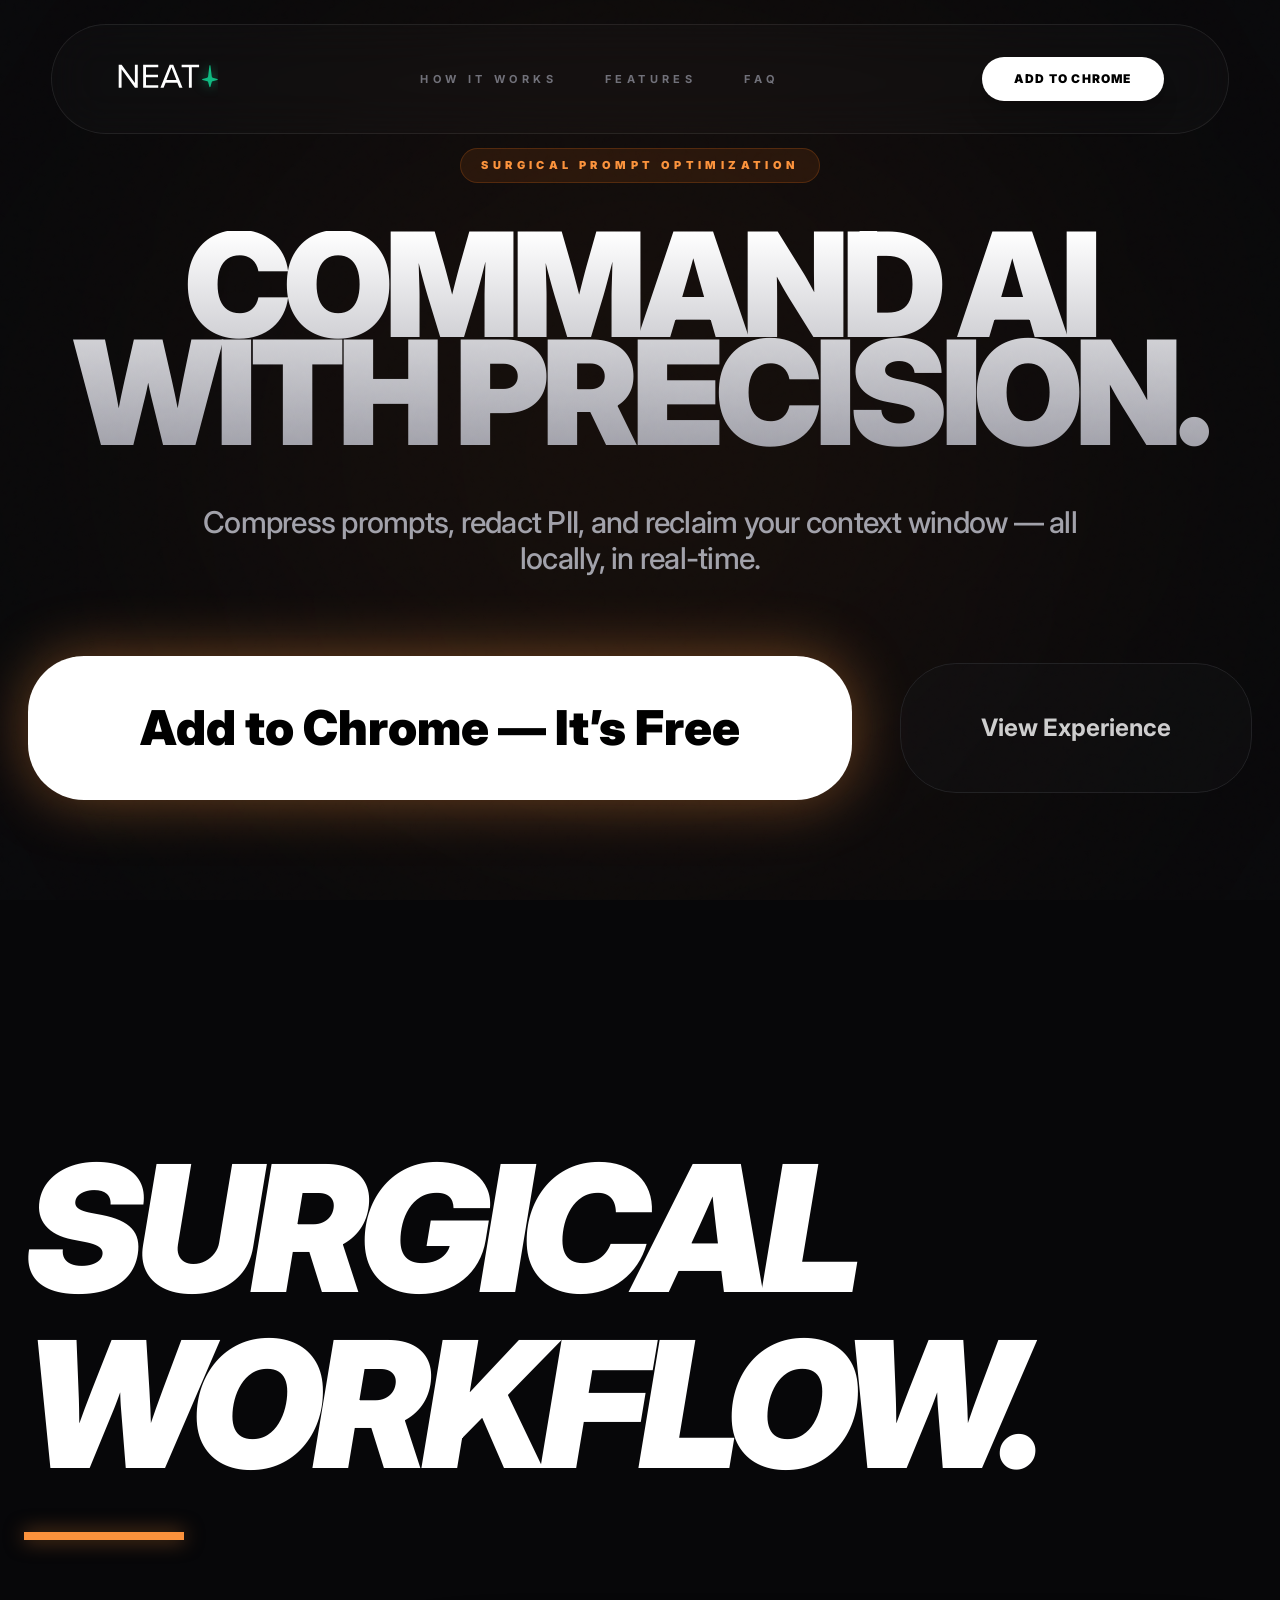
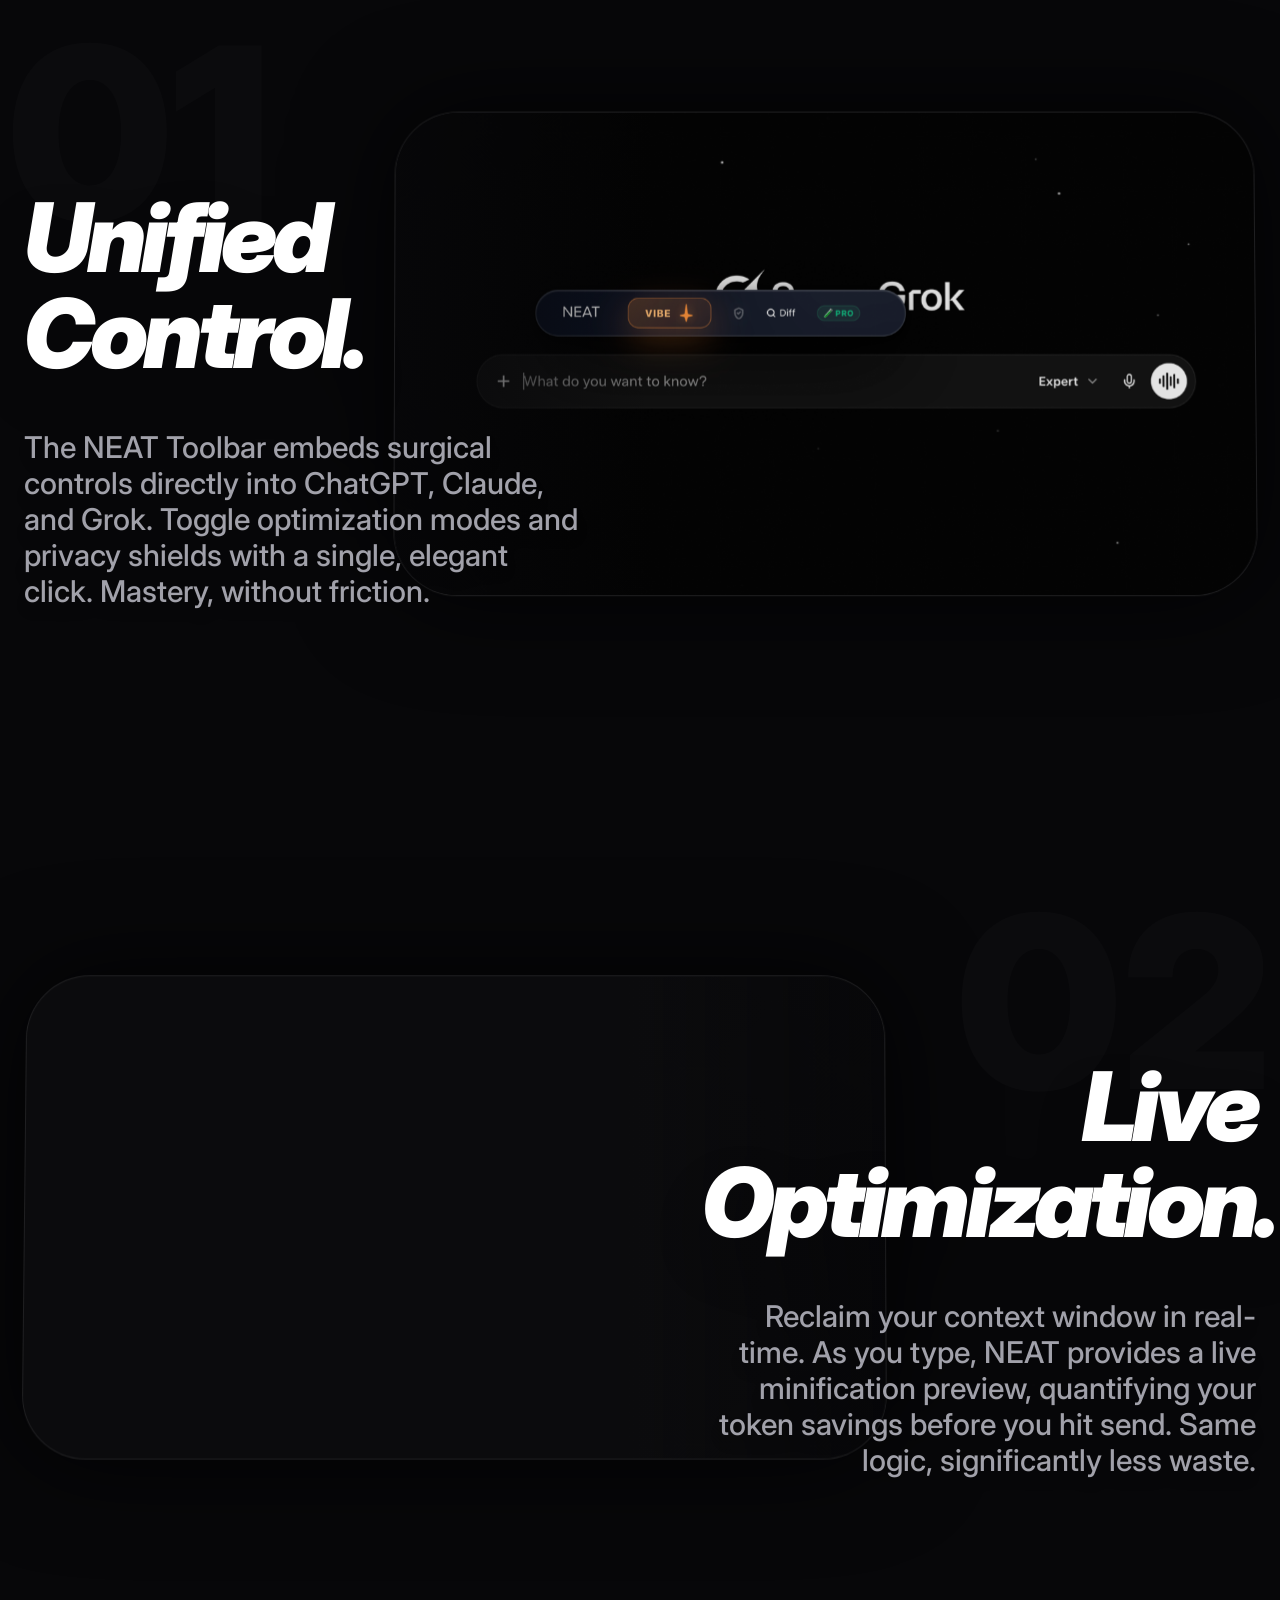
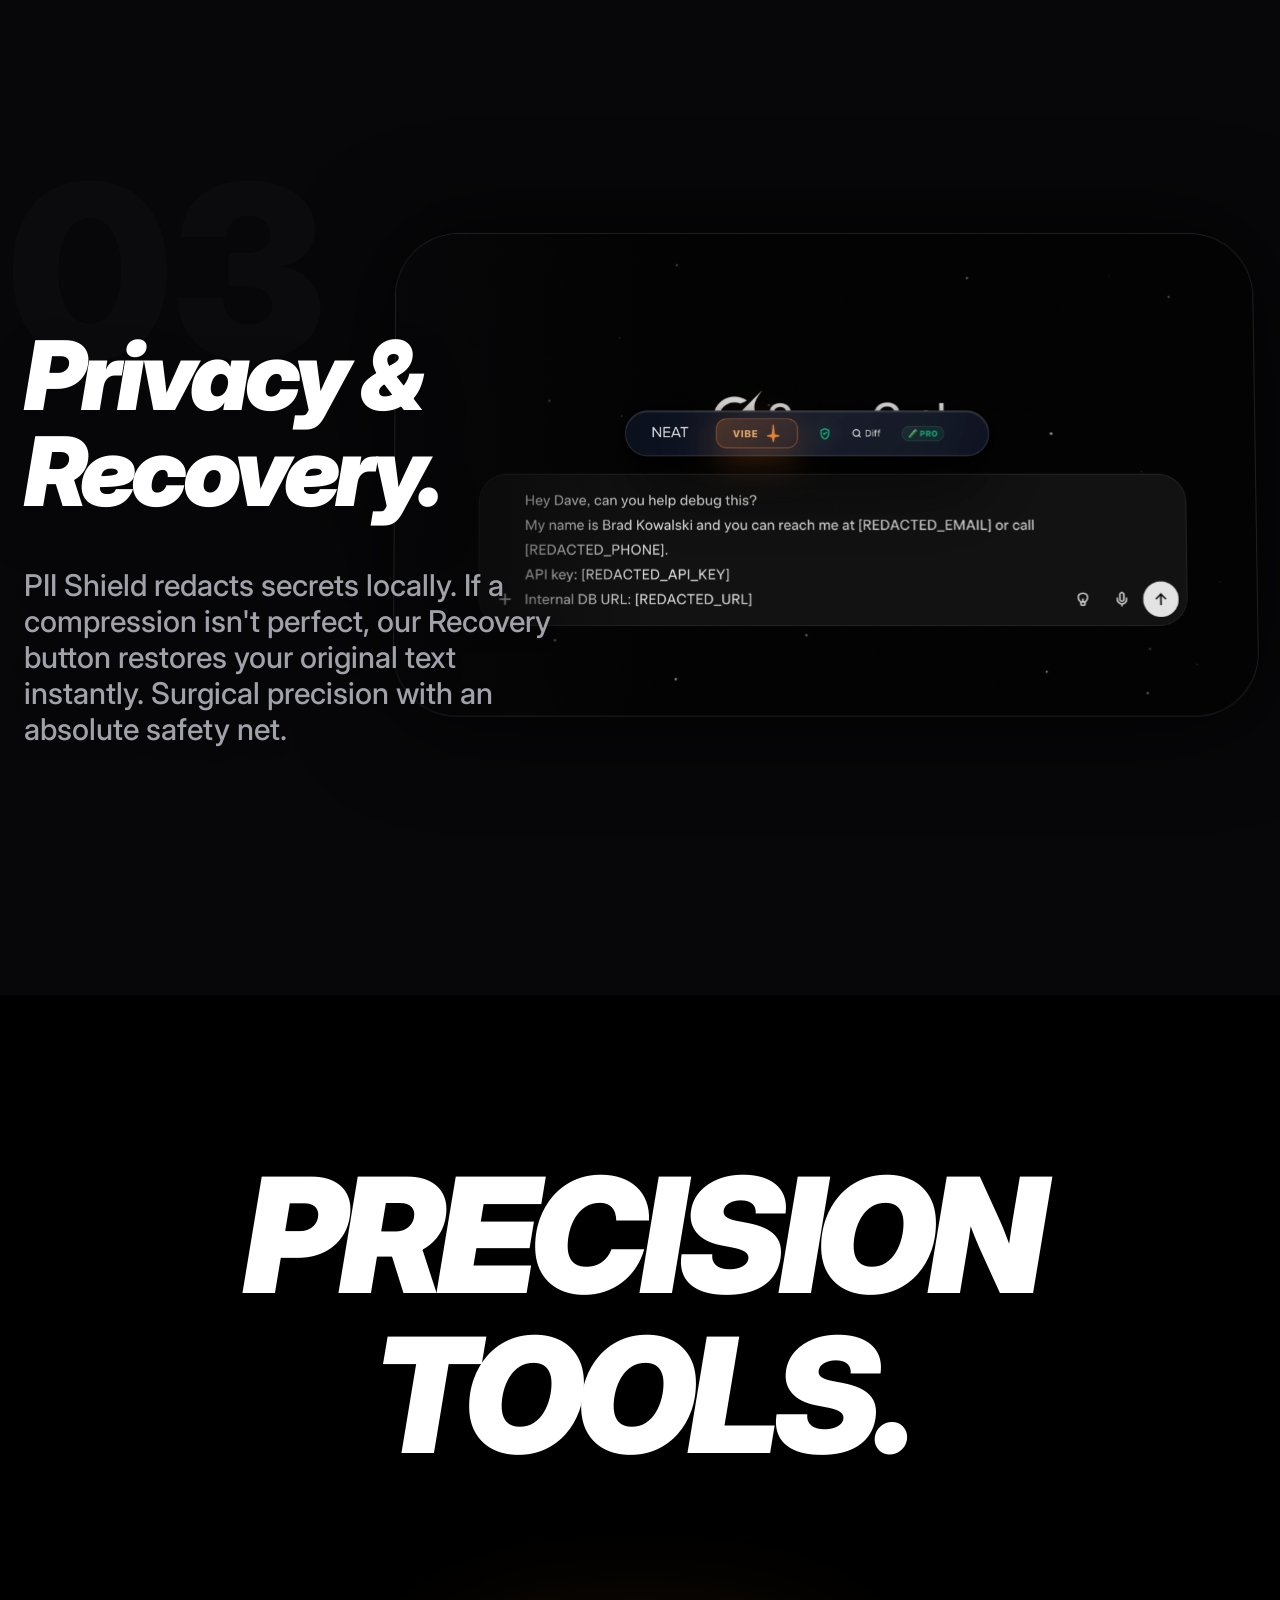
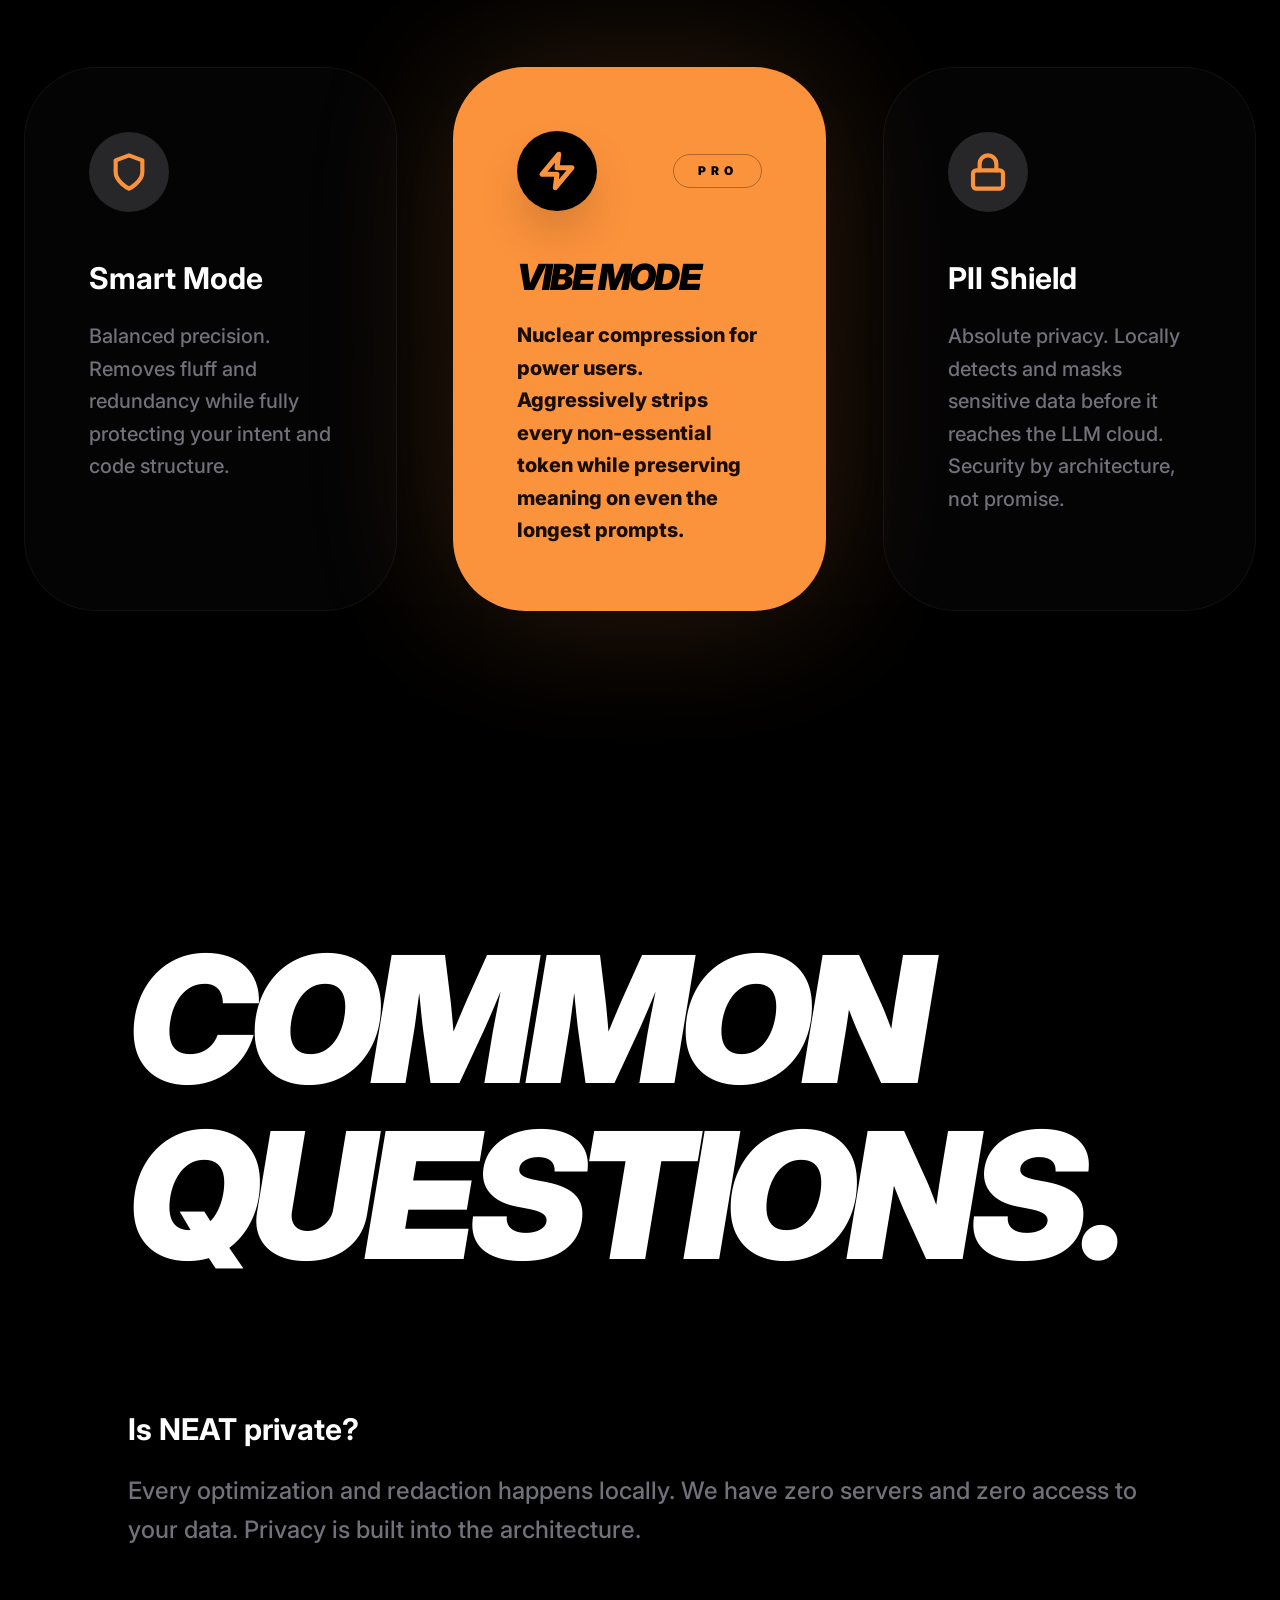
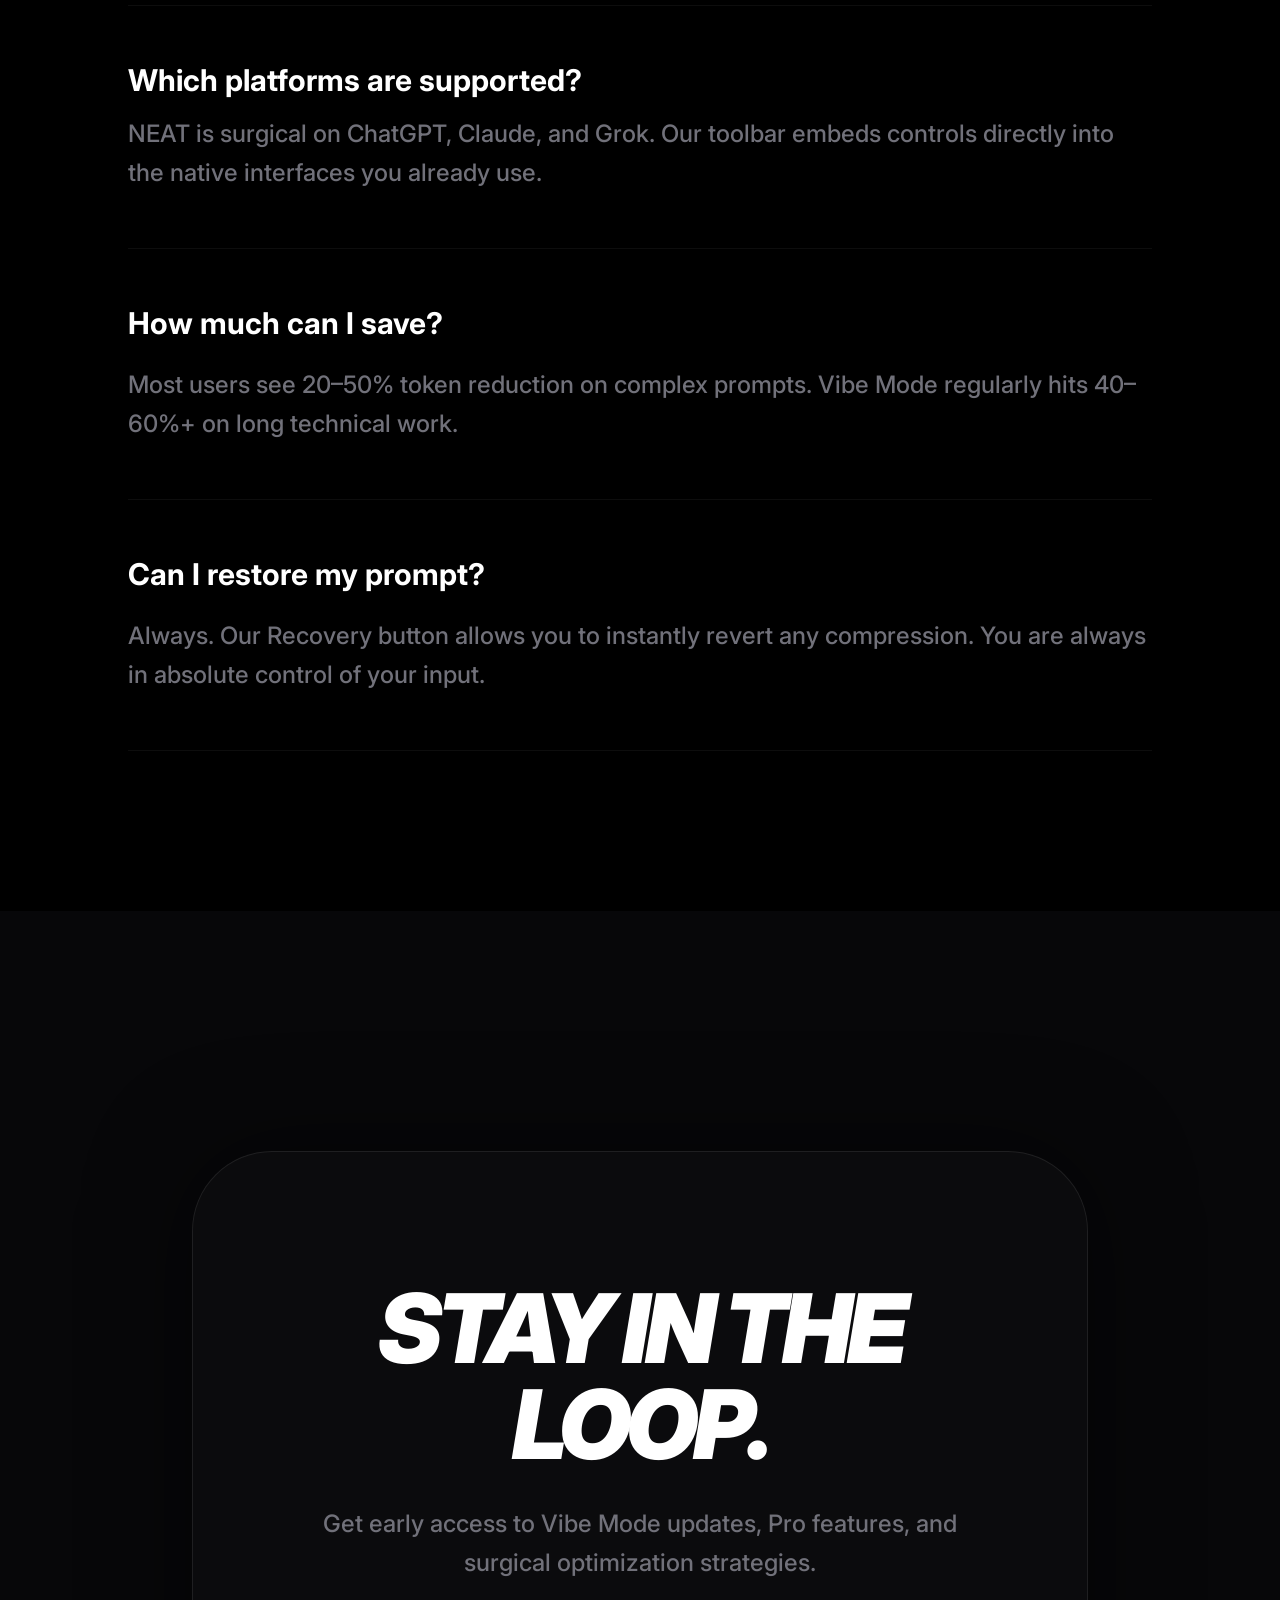
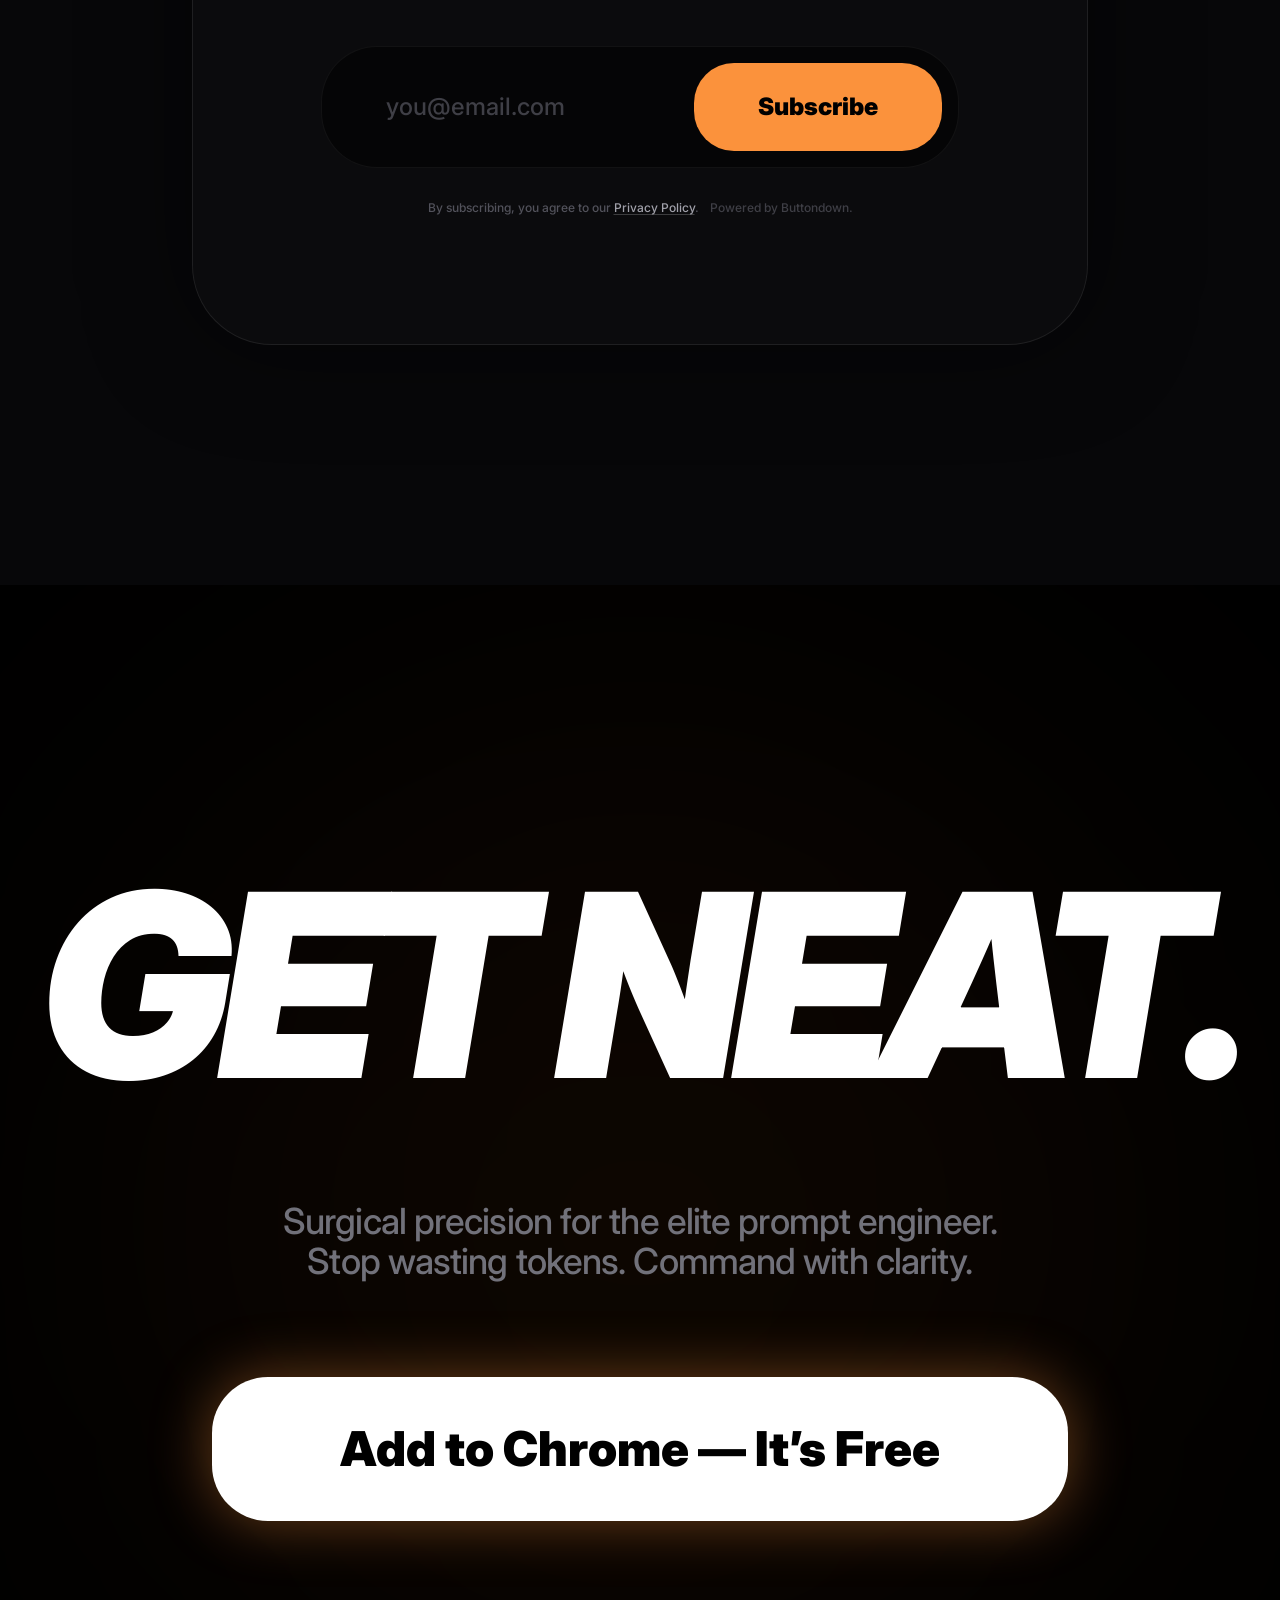
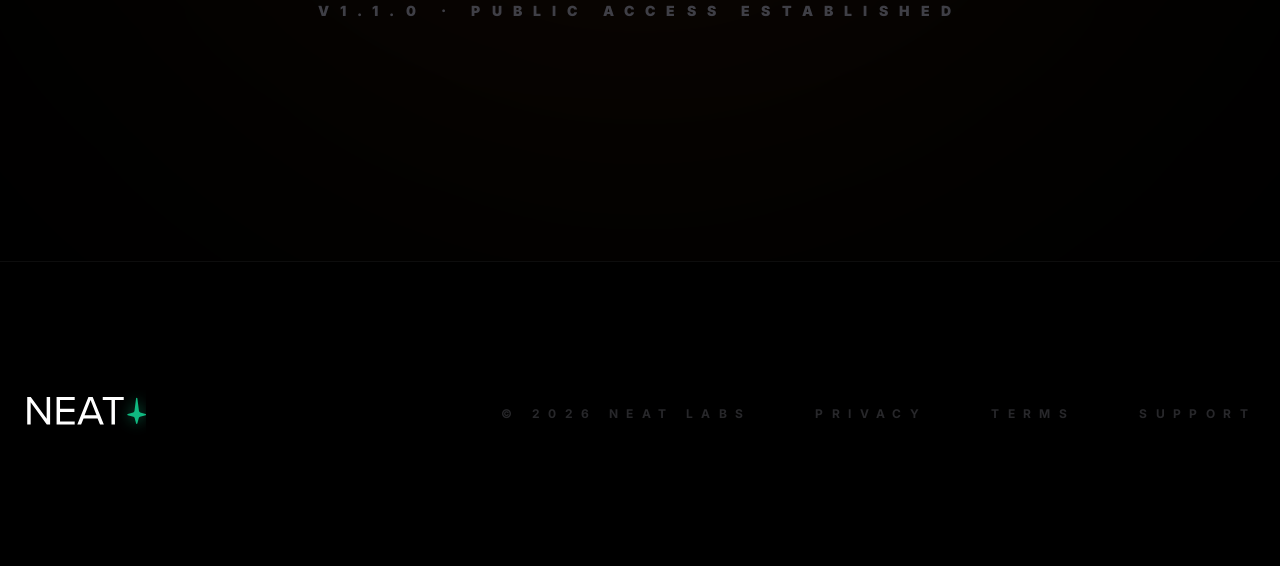
==== index.html @ 67a372b9 "Initial commit - full landing page" ====
<!DOCTYPE html>
<html lang="en" class="scroll-smooth">
<head>
    <meta charset="UTF-8">
    <meta name="viewport" content="width=device-width, initial-scale=1.0">
    <title>NEAT | Command AI with Precision</title>
    <meta name="description" content="The elite browser companion for surgical prompt optimization. Instantly compress prompts, redact PII, and reclaim your context window in real-time.">
    
    <!-- Tailwind CSS -->
    <link rel="stylesheet" href="./style.css">
    
    <!-- Typography -->
    <link rel="preconnect" href="https://fonts.googleapis.com">
    <link rel="preconnect" href="https://fonts.gstatic.com" crossorigin>
    <link href="https://fonts.googleapis.com/css2?family=Inter:wght@400;500;600;700;800;900&display=swap" rel="stylesheet">
    
    <style>
        :root {
            --vibe-orange: #fb923c;
            --bg-obsidian: #09090b;
        }

        body {
            font-family: 'Inter', sans-serif;
            background-color: var(--bg-obsidian);
            color: #ffffff;
            -webkit-font-smoothing: antialiased;
            overflow-x: hidden;
        }

        /* HARDWARE ACCELERATED PERFORMANCE */
        .gpu {
            transform: translateZ(0);
            will-change: transform, opacity;
        }

        .glass {
            background: rgba(255, 255, 255, 0.02);
            backdrop-filter: blur(24px);
            -webkit-backdrop-filter: blur(24px);
            border: 1px solid rgba(255, 255, 255, 0.08);
            transition: all 0.8s cubic-bezier(0.16, 1, 0.3, 1);
        }

        .glass:hover {
            background: rgba(255, 255, 255, 0.04);
            border: 1px solid rgba(255, 255, 255, 0.15);
        }

        .text-gradient {
            background: linear-gradient(180deg, #FFFFFF 0%, #A1A1AA 100%);
            -webkit-background-clip: text;
            -webkit-text-fill-color: transparent;
        }

        .star-glow {
            filter: drop-shadow(0 0 15px rgba(251, 146, 60, 0.6));
        }

        .reveal {
            opacity: 0;
            transform: translateY(40px);
            transition: all 1.4s cubic-bezier(0.16, 1, 0.3, 1);
        }
        
        .reveal.active {
            opacity: 1;
            transform: translateY(0);
        }

        /* Subtle Noise Overlay */
        .noise {
            position: fixed;
            inset: 0;
            z-index: 50;
            pointer-events: none;
            background-image: url("[data-uri]");
            opacity: 0.04;
            mix-blend-mode: overlay;
        }

        @keyframes pulse-soft {
            0%, 100% { opacity: 0.2; transform: scale(1); }
            50% { opacity: 0.35; transform: scale(1.08); }
        }

        .ambient-glow {
            animation: pulse-soft 15s ease-in-out infinite;
        }

        /* Parallax Depth */
        .parallax-wrapper {
            perspective: 2500px;
            transform-style: preserve-3d;
        }

        .parallax-panel {
            transition: transform 1.2s cubic-bezier(0.16, 1, 0.3, 1);
            transform-style: preserve-3d;
            will-change: transform;
        }

        ::-webkit-scrollbar { width: 4px; }
        ::-webkit-scrollbar-track { background: var(--bg-obsidian); }
        ::-webkit-scrollbar-thumb { background: #27272a; border-radius: 10px; }

        input:-webkit-autofill,
        input:-webkit-autofill:hover, 
        input:-webkit-autofill:focus {
            -webkit-text-fill-color: white;
            -webkit-box-shadow: 0 0 0px 1000px #09090b inset;
            transition: background-color 5000s ease-in-out 0s;
        }

        .button-glow {
            box-shadow: 0 0 60px rgba(251, 146, 60, 0.4);
            transition: all 0.4s cubic-bezier(0.16, 1, 0.3, 1);
        }

        .button-glow:hover {
            box-shadow: 0 0 120px rgba(251, 146, 60, 0.6);
            transform: scale(1.06) translateY(-6px);
        }

        .sharpen {
            image-rendering: -webkit-optimize-contrast;
            image-rendering: crisp-edges;
        }
    </style>
</head>
<body class="selection:bg-orange-500/30 selection:text-white">
    <div class="noise"></div>

    <!-- Navigation -->
    <nav class="fixed top-0 left-0 right-0 z-[100] flex items-center justify-between px-6 md:px-16 py-8 glass border-b border-white/5 max-w-[1440px] mt-6 mx-auto rounded-full md:w-[92%] gpu">
        <div class="flex items-center">
            <svg id="neat-logo-full" xmlns="http://www.w3.org/2000/svg" viewBox="0 0 212.142 83.375" class="h-8 md:h-10 text-white">
                <g id="neat-logo-elements">
                    <!-- Sparkle Star (Green) -->
                    <path
                        d="M196.906,14.221l2.8,22.344c.142,1.132.955,2.066,2.056,2.362l9.559,2.574c1.095.295,1.095,1.848,0,2.142l-9.82,2.644c-.966.26-1.721,1.015-1.981,1.981l-2.644,9.82c-.295,1.095-1.848,1.095-2.142,0l-2.644-9.82c-.26-.966-1.015-1.721-1.981-1.981l-9.82-2.644c-1.095-.295-1.095-1.848,0-2.142l9.559-2.574c1.102-.297,1.914-1.23,2.056-2.362l2.8-22.344c.162-1.295,2.039-1.295,2.201,0Z"
                        fill="#10B981"
                        style="filter: drop-shadow(0 0 12px rgba(16, 185, 129, 0.6));"
                    />
                    <!-- NEAT Text -->
                    <g fill="currentColor">
                        <path d="M11.593,21.236v38.739h-5.976V11.947h6.12l27.65,37.947V11.947h5.977v48.028h-5.76L11.593,21.236Z" />
                        <path d="M56.592,11.947h31.466v5.329h-25.49v15.481h24.986v5.328h-24.986v16.562h25.49v5.329h-31.466V11.947Z" />
                        <path d="M127.801,49.319h-24.338l-4.249,10.657h-6.625l19.298-48.028h7.417l19.37,48.028h-6.624l-4.249-10.657ZM105.191,43.99h20.81l-10.369-26.714-10.441,26.714Z" />
                        <path d="M151.992,17.276h-15.192v-5.329h36.435v5.329h-15.266v42.7h-5.977V17.276Z" />
                    </g>
                </g>
            </svg>
        </div>
        
        <div class="hidden md:flex items-center gap-12 text-[11px] font-bold tracking-[0.4em] text-zinc-500">
            <a href="#how" class="hover:text-white transition-all uppercase">How It Works</a>
            <a href="#features" class="hover:text-white transition-all uppercase">Features</a>
            <a href="#faq" class="hover:text-white transition-all uppercase">FAQ</a>
        </div>

        <button onclick="openBetaModal()" class="px-8 py-3.5 bg-white text-black rounded-full text-xs font-black uppercase tracking-widest hover:bg-orange-400 transition-all flex items-center gap-2 shadow-xl active:scale-95">
            Add to Chrome
        </button>
    </nav>

    <!-- Hero Section -->
    <section class="relative min-h-screen flex flex-col items-center justify-center pt-32 pb-20 px-6 overflow-hidden">
        <div class="absolute top-1/2 left-1/2 -translate-x-1/2 -translate-y-1/2 w-[900px] h-[900px] bg-orange-500/5 blur-[150px] rounded-full ambient-glow pointer-events-none"></div>
        
        <div class="container mx-auto relative z-10 text-center reveal active gpu">
            <div class="inline-flex items-center gap-3 px-5 py-2 mb-12 text-[11px] font-black tracking-[0.4em] text-orange-400 uppercase bg-orange-500/10 border border-orange-500/20 rounded-full">
                Surgical Prompt Optimization
            </div>
            
            <h1 class="text-7xl md:text-[145px] font-black tracking-tighter mb-14 leading-[0.75] text-gradient">
                COMMAND AI <br> WITH PRECISION.
            </h1>
            
            <p class="max-w-4xl mx-auto text-xl md:text-3xl text-zinc-400 mb-20 font-medium leading-relaxed tracking-tight">
                Compress prompts, redact PII, and reclaim your context window — all locally, in real-time.
            </p>

            <div class="flex flex-col md:flex-row items-center justify-center gap-12">
                <button onclick="openBetaModal()" class="w-full md:w-auto px-28 py-12 bg-white text-black rounded-[3.5rem] text-5xl font-black button-glow active:scale-95">
                    Add to Chrome — It’s Free
                </button>
                <a href="#how" class="w-full md:w-auto px-20 py-12 bg-zinc-900/40 backdrop-blur-md text-white rounded-[3.5rem] text-2xl font-bold border border-zinc-800 hover:bg-zinc-800/60 transition-all text-center flex items-center justify-center opacity-80 hover:opacity-100">
                    View Experience
                </a>
            </div>
        </div>
    </section>

    <!-- Surgical Workflow Section -->
    <section id="how" class="py-60 bg-[#070709] px-6">
        <div class="container mx-auto">
            <div class="max-w-5xl mb-48 reveal gpu">
                <h2 class="text-6xl md:text-[11rem] font-black text-white mb-10 tracking-tighter italic uppercase leading-none">Surgical <br> Workflow.</h2>
                <div class="h-2 w-40 bg-orange-400 shadow-[0_0_20px_rgba(251,146,60,0.5)]"></div>
            </div>

            <div class="space-y-64 md:space-y-96">
                <!-- Step 1 -->
                <div class="relative flex flex-col md:flex-row items-center reveal gpu parallax-wrapper">
                    <div class="w-full md:w-[45%] relative z-20 md:-mr-[15%] space-y-8 md:space-y-12 mb-12 md:mb-0">
                        <div class="text-9xl md:text-[15rem] font-black text-white/[0.02] select-none leading-none -ml-4 absolute -top-16 md:-top-32 -z-10 pointer-events-none">01</div>
                        <h3 class="text-5xl md:text-8xl font-black italic tracking-tighter leading-tight drop-shadow-2xl">Unified Control.</h3>
                        <p class="text-2xl md:text-3xl text-zinc-400 font-medium leading-relaxed drop-shadow-lg">The NEAT Toolbar embeds surgical controls directly into ChatGPT, Claude, and Grok. Toggle optimization modes and privacy shields with a single, elegant click. Mastery, without friction.</p>
                    </div>
                    <div class="w-full md:w-[70%] glass aspect-video rounded-[4rem] shadow-[0_0_100px_rgba(0,0,0,0.8)] overflow-hidden relative border-white/10 group parallax-panel">
                        <!-- Dark Gradient Fade -->
                        <div class="absolute inset-y-0 left-0 w-[30%] bg-gradient-to-r from-[#070709]/90 to-transparent z-10 pointer-events-none hidden md:block"></div>
                        
                        <div class="w-full h-full flex items-center justify-center relative z-0">
                            <img src="assets/workflow-01-unified-control.png" alt="NEAT Unified Toolbar" class="w-full h-full object-contain opacity-90 group-hover:opacity-100 transition-opacity duration-700 sharpen">
                        </div>
                    </div>
                </div>

                <!-- Step 2 -->
                <div class="relative flex flex-col md:flex-row-reverse items-center reveal gpu parallax-wrapper">
                    <div class="w-full md:w-[45%] relative z-20 md:-ml-[15%] space-y-8 md:space-y-12 mb-12 md:mb-0 text-left md:text-right">
                        <div class="text-9xl md:text-[15rem] font-black text-white/[0.02] select-none leading-none -mr-4 absolute -top-16 md:-top-32 -z-10 pointer-events-none md:right-0">02</div>
                        <h3 class="text-5xl md:text-8xl font-black italic tracking-tighter leading-tight drop-shadow-2xl">Live Optimization.</h3>
                        <p class="text-2xl md:text-3xl text-zinc-400 font-medium leading-relaxed drop-shadow-lg">Reclaim your context window in real-time. As you type, NEAT provides a live minification preview, quantifying your token savings before you hit send. Same logic, significantly less waste.</p>
                    </div>
                    <div class="w-full md:w-[70%] glass aspect-video rounded-[4rem] shadow-[0_0_100px_rgba(0,0,0,0.8)] overflow-hidden relative border-white/10 group parallax-panel">
                        <!-- Dark Gradient Fade -->
                        <div class="absolute inset-y-0 right-0 w-[30%] bg-gradient-to-l from-[#070709]/90 to-transparent z-10 pointer-events-none hidden md:block"></div>
                        
                        <div class="w-full h-full flex items-center justify-center relative z-0">
                            <video 
                                id="workflow-video"
                                src="assets/live-optimization-loop.mp4" 
                                autoplay 
                                muted 
                                playsinline
                                class="w-full h-full object-contain opacity-90 group-hover:opacity-100 transition-opacity duration-700"
                            ></video>
                        </div>
                    </div>
                </div>

                <!-- Step 3 -->
                <div class="relative flex flex-col md:flex-row items-center reveal gpu parallax-wrapper">
                    <div class="w-full md:w-[45%] relative z-20 md:-mr-[15%] space-y-8 md:space-y-12 mb-12 md:mb-0">
                        <div class="text-9xl md:text-[15rem] font-black text-white/[0.02] select-none leading-none -ml-4 absolute -top-16 md:-top-32 -z-10 pointer-events-none">03</div>
                        <h3 class="text-5xl md:text-8xl font-black italic tracking-tighter leading-tight drop-shadow-2xl">Privacy & Recovery.</h3>
                        <p class="text-2xl md:text-3xl text-zinc-400 font-medium leading-relaxed drop-shadow-lg">PII Shield redacts secrets locally. If a compression isn't perfect, our Recovery button restores your original text instantly. Surgical precision with an absolute safety net.</p>
                    </div>
                    <div class="w-full md:w-[70%] glass aspect-video rounded-[4rem] shadow-[0_0_100px_rgba(0,0,0,0.8)] overflow-hidden relative border-white/10 group parallax-panel">
                        <!-- Dark Gradient Fade -->
                        <div class="absolute inset-y-0 left-0 w-[30%] bg-gradient-to-r from-[#070709]/90 to-transparent z-10 pointer-events-none hidden md:block"></div>
                        
                        <div class="w-full h-full flex items-center justify-center relative z-0">
                            <img src="assets/workflow-03-privacy-recovery.png" alt="NEAT Privacy Shield and Recovery" class="w-full h-full object-contain opacity-90 group-hover:opacity-100 transition-opacity duration-700 sharpen">
                        </div>
                    </div>
                </div>
            </div>
        </div>
    </section>

    <!-- Precision Tools (Features) -->
    <section id="features" class="py-40 bg-black px-6">
        <div class="container mx-auto">
            <h2 class="text-center text-5xl md:text-[10rem] font-black tracking-tighter mb-48 reveal gpu italic uppercase">Precision Tools.</h2>
            <div class="grid grid-cols-1 md:grid-cols-2 lg:grid-cols-3 gap-14">
                <!-- Smart Mode -->
                <div class="group p-16 rounded-[4.5rem] bg-zinc-900/20 border border-white/5 hover:border-orange-500/20 transition-all duration-700 reveal gpu">
                    <div class="mb-12 w-20 h-20 bg-zinc-800 rounded-[2.5rem] flex items-center justify-center text-orange-400 group-hover:scale-110 transition-transform">
                        <svg xmlns="http://www.w3.org/2000/svg" width="40" height="40" viewBox="0 0 24 24" fill="none" stroke="currentColor" stroke-width="2.5" stroke-linecap="round" stroke-linejoin="round"><path d="M12 22s8-4 8-10V5l-8-3-8 3v7c0 6 8 10 8 10z"/></svg>
                    </div>
                    <h4 class="text-3xl font-bold mb-6">Smart Mode</h4>
                    <p class="text-xl text-zinc-500 font-medium leading-relaxed">Balanced precision. Removes fluff and redundancy while fully protecting your intent and code structure.</p>
                </div>
                <!-- Vibe Mode -->
                <div class="p-16 rounded-[4.5rem] bg-orange-400 text-black shadow-[0_0_150px_rgba(251,146,60,0.2)] hover:scale-[1.03] transition-all duration-700 reveal gpu">
                    <div class="flex items-center justify-between mb-12">
                        <div class="w-20 h-20 bg-black rounded-[2.5rem] flex items-center justify-center text-orange-400 shadow-2xl">
                             <svg xmlns="http://www.w3.org/2000/svg" width="40" height="40" viewBox="0 0 24 24" fill="none" stroke="currentColor" stroke-width="3" stroke-linecap="round" stroke-linejoin="round"><polygon points="13 2 3 14 12 14 11 22 21 10 12 10 13 2"/></svg>
                        </div>
                        <span class="text-xs font-black border border-black/30 rounded-full px-6 py-2 uppercase tracking-[0.4em]">PRO</span>
                    </div>
                    <h4 class="text-4xl font-black italic uppercase tracking-tighter mb-6 leading-none">Vibe Mode</h4>
                    <p class="text-xl font-extrabold leading-relaxed text-black/90">Nuclear compression for power users. Aggressively strips every non-essential token while preserving meaning on even the longest prompts.</p>
                </div>
                <!-- PII Shield -->
                <div class="group p-16 rounded-[4.5rem] bg-zinc-900/20 border border-white/5 hover:border-orange-500/20 transition-all duration-700 reveal gpu">
                    <div class="mb-12 w-20 h-20 bg-zinc-800 rounded-[2.5rem] flex items-center justify-center text-orange-400 group-hover:scale-110 transition-transform">
                        <svg xmlns="http://www.w3.org/2000/svg" width="40" height="40" viewBox="0 0 24 24" fill="none" stroke="currentColor" stroke-width="2.5" stroke-linecap="round" stroke-linejoin="round"><rect x="3" y="11" width="18" height="11" rx="2" ry="2"/><path d="M7 11V7a5 5 0 0 1 10 0v4"/></svg>
                    </div>
                    <h4 class="text-3xl font-bold mb-6">PII Shield</h4>
                    <p class="text-xl text-zinc-500 font-medium leading-relaxed">Absolute privacy. Locally detects and masks sensitive data before it reaches the LLM cloud. Security by architecture, not promise.</p>
                </div>
            </div>
        </div>
    </section>

    <!-- FAQ Section -->
    <section id="faq" class="py-40 bg-black px-6">
        <div class="container mx-auto max-w-5xl">
            <h2 class="text-5xl md:text-[11rem] font-black text-white mb-32 tracking-tighter reveal gpu italic uppercase leading-none">Common <br> Questions.</h2>
            <div class="space-y-14">
                <div class="reveal gpu border-b border-white/5 pb-14">
                    <h4 class="text-3xl font-bold text-white mb-6">Is NEAT private?</h4>
                    <p class="text-2xl text-zinc-500 font-medium leading-relaxed">Every optimization and redaction happens locally. We have zero servers and zero access to your data. Privacy is built into the architecture.</p>
                </div>
                <div class="reveal gpu border-b border-white/5 pb-14">
                    <h4 class="text-3xl font-bold text-white mb-4">Which platforms are supported?</h4>
                    <p class="text-2xl text-zinc-500 font-medium leading-relaxed">NEAT is surgical on ChatGPT, Claude, and Grok. Our toolbar embeds controls directly into the native interfaces you already use.</p>
                </div>
                <div class="reveal gpu border-b border-white/5 pb-14">
                    <h4 class="text-3xl font-bold text-white mb-6">How much can I save?</h4>
                    <p class="text-2xl text-zinc-500 font-medium leading-relaxed">Most users see 20–50% token reduction on complex prompts. Vibe Mode regularly hits 40–60%+ on long technical work.</p>
                </div>
                <div class="reveal gpu border-b border-white/5 pb-14">
                    <h4 class="text-3xl font-bold text-white mb-6">Can I restore my prompt?</h4>
                    <p class="text-2xl text-zinc-500 font-medium leading-relaxed">Always. Our Recovery button allows you to instantly revert any compression. You are always in absolute control of your input.</p>
                </div>
            </div>
        </div>
    </section>

    <!-- Email Signup Section -->
    <section id="subscribe-section" class="py-60 bg-[#070709] px-6">
        <div class="container mx-auto max-w-4xl reveal gpu">
            <div class="glass p-16 md:p-32 rounded-[5rem] text-center space-y-16 border-white/10 shadow-[0_0_100px_rgba(0,0,0,0.5)]">
                <div class="space-y-8">
                    <h2 class="text-5xl md:text-8xl font-black tracking-tighter italic uppercase leading-none">Stay in the loop.</h2>
                    <p class="text-2xl text-zinc-500 font-medium leading-relaxed max-w-2xl mx-auto">Get early access to Vibe Mode updates, Pro features, and surgical optimization strategies.</p>
                </div>
                <form action="https://buttondown.com/api/emails/embed-subscribe/kademeta" method="post" class="embeddable-buttondown-form w-full max-w-2xl mx-auto">
                    <div class="flex flex-col md:flex-row items-center gap-6 p-4 bg-black/50 rounded-[3.5rem] border border-white/5">
                        <label for="bd-email" class="sr-only">Enter your email</label>
                        <input type="email" name="email" id="bd-email" placeholder="you@email.com" required class="flex-1 w-full bg-transparent px-12 py-6 text-2xl font-medium outline-none placeholder:text-zinc-700 text-white">
                        <input type="submit" value="Subscribe" class="w-full md:w-auto px-16 py-7 bg-orange-400 text-black rounded-[2.5rem] text-2xl font-black hover:bg-[#fb923c] transition-all active:scale-95 whitespace-nowrap cursor-pointer hover:shadow-[0_0_30px_rgba(251,146,60,0.3)]">
                    </div>
                    <p class="mt-8 text-center text-zinc-600 text-xs font-medium">
                        By subscribing, you agree to our <a href="#" class="text-zinc-400 hover:text-white transition-colors underline decoration-white/20 underline-offset-2">Privacy Policy</a>. 
                        <br class="md:hidden">
                        <a href="https://buttondown.com/refer/kademeta" target="_blank" class="text-zinc-700 hover:text-zinc-500 transition-colors ml-0 md:ml-2 mt-2 md:mt-0 inline-block">
                            Powered by Buttondown.
                        </a>
                    </p>
                </form>
            </div>
        </div>
    </section>

    <!-- Final CTA Section -->
    <section class="py-60 bg-black text-center relative overflow-hidden px-6">
        <div class="absolute top-1/2 left-1/2 -translate-x-1/2 -translate-y-1/2 w-[1000px] h-[1000px] bg-orange-500/5 blur-[180px] rounded-full ambient-glow pointer-events-none"></div>
        <div class="container mx-auto relative z-10 reveal active gpu">
            <h2 class="text-7xl md:text-[16rem] font-black text-white mb-14 tracking-tighter leading-tight italic uppercase">Get NEAT.</h2>
            <p class="text-3xl md:text-4xl text-zinc-500 mb-24 max-w-3xl mx-auto font-medium leading-relaxed tracking-tight">Surgical precision for the elite prompt engineer. <br> Stop wasting tokens. Command with clarity.</p>
            <button onclick="openBetaModal()" class="px-32 py-12 bg-white text-black rounded-[3.5rem] text-5xl font-black button-glow active:scale-95">
                Add to Chrome — It’s Free
            </button>
            <div class="mt-20 text-zinc-700 font-black uppercase tracking-[0.8em] text-sm">V1.1.0 · PUBLIC ACCESS ESTABLISHED</div>
        </div>
    </section>

    <!-- Footer -->
    <footer class="py-32 bg-black border-t border-white/5 px-6">
        <div class="container mx-auto flex flex-col md:flex-row items-center justify-between gap-16">
            <div class="flex items-center mb-8 md:mb-0">
                <svg id="neat-logo-full-footer" xmlns="http://www.w3.org/2000/svg" viewBox="0 0 212.142 83.375" class="h-10 md:h-12 text-white">
                    <g id="neat-logo-elements-footer">
                        <!-- Sparkle Star (Green) -->
                        <path
                            d="M196.906,14.221l2.8,22.344c.142,1.132.955,2.066,2.056,2.362l9.559,2.574c1.095.295,1.095,1.848,0,2.142l-9.82,2.644c-.966.26-1.721,1.015-1.981,1.981l-2.644,9.82c-.295,1.095-1.848,1.095-2.142,0l-2.644-9.82c-.26-.966-1.015-1.721-1.981-1.981l-9.82-2.644c-1.095-.295-1.095-1.848,0-2.142l9.559-2.574c1.102-.297,1.914-1.23,2.056-2.362l2.8-22.344c.162-1.295,2.039-1.295,2.201,0Z"
                            fill="#10B981"
                            style="filter: drop-shadow(0 0 12px rgba(16, 185, 129, 0.6));"
                        />
                        <!-- NEAT Text -->
                        <g fill="currentColor">
                            <path d="M11.593,21.236v38.739h-5.976V11.947h6.12l27.65,37.947V11.947h5.977v48.028h-5.76L11.593,21.236Z" />
                            <path d="M56.592,11.947h31.466v5.329h-25.49v15.481h24.986v5.328h-24.986v16.562h25.49v5.329h-31.466V11.947Z" />
                            <path d="M127.801,49.319h-24.338l-4.249,10.657h-6.625l19.298-48.028h7.417l19.37,48.028h-6.624l-4.249-10.657ZM105.191,43.99h20.81l-10.369-26.714-10.441,26.714Z" />
                            <path d="M151.992,17.276h-15.192v-5.329h36.435v5.329h-15.266v42.7h-5.977V17.276Z" />
                        </g>
                    </g>
                </svg>
            </div>
            <div class="flex gap-16 text-[12px] font-bold tracking-[0.7em] text-zinc-800 uppercase">
                <span>© 2026 NEAT LABS</span>
                <a href="#" class="hover:text-white transition-colors">Privacy</a>
                <a href="#" class="hover:text-white transition-colors">Terms</a>
                <a href="#" class="hover:text-white transition-colors">Support</a>
            </div>
        </div>
    </footer>

    <!-- IntersectionObserver and Parallax Script -->
    <!-- Elite Beta Alert Modal -->
    <div id="beta-modal" class="fixed inset-0 z-[100] flex items-center justify-center opacity-0 pointer-events-none transition-opacity duration-500">
        <div class="absolute inset-0 bg-black/80 backdrop-blur-md" onclick="closeBetaModal()"></div>
        <div id="beta-modal-content" class="relative bg-[#09090b] border border-white/10 rounded-[3rem] p-12 md:p-20 max-w-3xl w-full mx-6 transform scale-95 transition-all duration-500 shadow-[0_0_100px_rgba(251,146,60,0.1)] flex flex-col">
            <!-- Close Button -->
            <button onclick="closeBetaModal()" class="absolute top-8 right-8 text-zinc-500 hover:text-white transition-colors bg-white/5 p-3 rounded-full hover:bg-white/10">
                <svg xmlns="http://www.w3.org/2000/svg" width="24" height="24" viewBox="0 0 24 24" fill="none" stroke="currentColor" stroke-width="2" stroke-linecap="round" stroke-linejoin="round"><path d="M18 6 6 18"/><path d="m6 6 12 12"/></svg>
            </button>
            
            <div class="text-left mt-4">
                <h3 class="text-4xl md:text-5xl font-black text-white mb-6 tracking-tighter uppercase italic">NEAT is currently in private beta</h3>
                <p class="text-xl text-zinc-400 font-medium mb-12 leading-relaxed">We’re currently in a private beta with a small group of power users. Join the waitlist below and you’ll be among the very first to get full access when we launch publicly in the next 1–2 weeks.</p>
                
                <form action="https://buttondown.com/api/emails/embed-subscribe/kademeta" method="post" class="embeddable-buttondown-form w-full">
                    <div class="flex flex-col gap-6">
                        <label for="modal-bd-email" class="sr-only">Enter your email</label>
                        <input type="email" name="email" id="modal-bd-email" placeholder="you@email.com" required class="w-full bg-black/50 border border-white/10 rounded-2xl px-8 py-6 text-xl md:text-2xl font-medium outline-none placeholder:text-zinc-700 text-white focus:border-orange-400/50 transition-colors">
                        
                        <div class="flex flex-col md:flex-row items-center gap-4 mt-2">
                            <input type="submit" value="Join the Waitlist" class="w-full md:flex-1 py-6 bg-orange-400 text-black rounded-2xl text-xl font-black hover:bg-[#fb923c] transition-all active:scale-95 cursor-pointer shadow-[0_0_30px_rgba(251,146,60,0.2)] hover:shadow-[0_0_40px_rgba(251,146,60,0.4)]">
                            <button type="button" onclick="closeBetaModal()" class="w-full md:w-auto px-12 py-6 bg-white/5 text-white rounded-2xl text-xl font-bold hover:bg-white/10 transition-colors active:scale-95">
                                Maybe later
                            </button>
                        </div>
                        <p class="text-center text-zinc-600 text-xs font-medium mt-4">
                            <a href="https://buttondown.com/refer/kademeta" target="_blank" class="text-zinc-700 hover:text-zinc-500 transition-colors inline-block">
                                Powered by Buttondown.
                            </a>
                        </p>
                    </div>
                </form>
            </div>
        </div>
    </div>

    <script>
        // Modal Logic
        const betaModal = document.getElementById('beta-modal');
        const betaModalContent = document.getElementById('beta-modal-content');

        function openBetaModal() {
            betaModal.classList.remove('opacity-0', 'pointer-events-none');
            betaModalContent.classList.remove('scale-95');
            betaModalContent.classList.add('scale-100');
        }

        function closeBetaModal() {
            betaModal.classList.add('opacity-0', 'pointer-events-none');
            betaModalContent.classList.remove('scale-100');
            betaModalContent.classList.add('scale-95');
        }

        // Reveal Logic
        const observer = new IntersectionObserver((entries) => {
            entries.forEach(entry => {
                if (entry.isIntersecting) {
                    requestAnimationFrame(() => {
                        entry.target.classList.add('active');
                    });
                    observer.unobserve(entry.target);
                }
            });
        }, { threshold: 0.15 });

        document.querySelectorAll('.reveal').forEach(el => observer.observe(el));

        // Smooth & Performant Parallax
        let ticking = false;

        function updateParallax() {
            const panels = document.querySelectorAll('.parallax-panel');
            panels.forEach(panel => {
                const rect = panel.getBoundingClientRect();
                if (rect.top < window.innerHeight && rect.bottom > 0) {
                    const scrollPercent = (window.innerHeight - rect.top) / (window.innerHeight + rect.height);
                    const normalized = (scrollPercent - 0.5) * 2;
                    
                    const yOffset = normalized * -110;
                    const rotateX = normalized * 10;
                    
                    panel.style.transform = `translate3d(0, ${yOffset}px, 0) rotateX(${rotateX}deg)`;
                }
            });
            ticking = false;
        }

        window.addEventListener('scroll', () => {
            if (!ticking) {
                requestAnimationFrame(updateParallax);
                ticking = true;
            }
        }, { passive: true });

        // Reliable Video Pause (1.2 seconds)
        const video = document.getElementById('workflow-video');
        if (video) {
            video.addEventListener('ended', () => {
                setTimeout(() => {
                    video.currentTime = 0;
                    video.play();
                }, 1200);
            });
        }
    </script>
</body>
</html>
---- style.css ----
*, ::before, ::after {
  --tw-border-spacing-x: 0;
  --tw-border-spacing-y: 0;
  --tw-translate-x: 0;
  --tw-translate-y: 0;
  --tw-rotate: 0;
  --tw-skew-x: 0;
  --tw-skew-y: 0;
  --tw-scale-x: 1;
  --tw-scale-y: 1;
  --tw-pan-x:  ;
  --tw-pan-y:  ;
  --tw-pinch-zoom:  ;
  --tw-scroll-snap-strictness: proximity;
  --tw-gradient-from-position:  ;
  --tw-gradient-via-position:  ;
  --tw-gradient-to-position:  ;
  --tw-ordinal:  ;
  --tw-slashed-zero:  ;
  --tw-numeric-figure:  ;
  --tw-numeric-spacing:  ;
  --tw-numeric-fraction:  ;
  --tw-ring-inset:  ;
  --tw-ring-offset-width: 0px;
  --tw-ring-offset-color: #fff;
  --tw-ring-color: rgb(59 130 246 / 0.5);
  --tw-ring-offset-shadow: 0 0 #0000;
  --tw-ring-shadow: 0 0 #0000;
  --tw-shadow: 0 0 #0000;
  --tw-shadow-colored: 0 0 #0000;
  --tw-blur:  ;
  --tw-brightness:  ;
  --tw-contrast:  ;
  --tw-grayscale:  ;
  --tw-hue-rotate:  ;
  --tw-invert:  ;
  --tw-saturate:  ;
  --tw-sepia:  ;
  --tw-drop-shadow:  ;
  --tw-backdrop-blur:  ;
  --tw-backdrop-brightness:  ;
  --tw-backdrop-contrast:  ;
  --tw-backdrop-grayscale:  ;
  --tw-backdrop-hue-rotate:  ;
  --tw-backdrop-invert:  ;
  --tw-backdrop-opacity:  ;
  --tw-backdrop-saturate:  ;
  --tw-backdrop-sepia:  ;
  --tw-contain-size:  ;
  --tw-contain-layout:  ;
  --tw-contain-paint:  ;
  --tw-contain-style:  ;
}

::backdrop {
  --tw-border-spacing-x: 0;
  --tw-border-spacing-y: 0;
  --tw-translate-x: 0;
  --tw-translate-y: 0;
  --tw-rotate: 0;
  --tw-skew-x: 0;
  --tw-skew-y: 0;
  --tw-scale-x: 1;
  --tw-scale-y: 1;
  --tw-pan-x:  ;
  --tw-pan-y:  ;
  --tw-pinch-zoom:  ;
  --tw-scroll-snap-strictness: proximity;
  --tw-gradient-from-position:  ;
  --tw-gradient-via-position:  ;
  --tw-gradient-to-position:  ;
  --tw-ordinal:  ;
  --tw-slashed-zero:  ;
  --tw-numeric-figure:  ;
  --tw-numeric-spacing:  ;
  --tw-numeric-fraction:  ;
  --tw-ring-inset:  ;
  --tw-ring-offset-width: 0px;
  --tw-ring-offset-color: #fff;
  --tw-ring-color: rgb(59 130 246 / 0.5);
  --tw-ring-offset-shadow: 0 0 #0000;
  --tw-ring-shadow: 0 0 #0000;
  --tw-shadow: 0 0 #0000;
  --tw-shadow-colored: 0 0 #0000;
  --tw-blur:  ;
  --tw-brightness:  ;
  --tw-contrast:  ;
  --tw-grayscale:  ;
  --tw-hue-rotate:  ;
  --tw-invert:  ;
  --tw-saturate:  ;
  --tw-sepia:  ;
  --tw-drop-shadow:  ;
  --tw-backdrop-blur:  ;
  --tw-backdrop-brightness:  ;
  --tw-backdrop-contrast:  ;
  --tw-backdrop-grayscale:  ;
  --tw-backdrop-hue-rotate:  ;
  --tw-backdrop-invert:  ;
  --tw-backdrop-opacity:  ;
  --tw-backdrop-saturate:  ;
  --tw-backdrop-sepia:  ;
  --tw-contain-size:  ;
  --tw-contain-layout:  ;
  --tw-contain-paint:  ;
  --tw-contain-style:  ;
}

/*
! tailwindcss v3.4.19 | MIT License | https://tailwindcss.com
*/

/*
1. Prevent padding and border from affecting element width. (https://github.com/mozdevs/cssremedy/issues/4)
2. Allow adding a border to an element by just adding a border-width. (https://github.com/tailwindcss/tailwindcss/pull/116)
*/

*,
::before,
::after {
  box-sizing: border-box;
  /* 1 */
  border-width: 0;
  /* 2 */
  border-style: solid;
  /* 2 */
  border-color: #e5e7eb;
  /* 2 */
}

::before,
::after {
  --tw-content: '';
}

/*
1. Use a consistent sensible line-height in all browsers.
2. Prevent adjustments of font size after orientation changes in iOS.
3. Use a more readable tab size.
4. Use the user's configured `sans` font-family by default.
5. Use the user's configured `sans` font-feature-settings by default.
6. Use the user's configured `sans` font-variation-settings by default.
7. Disable tap highlights on iOS
*/

html,
:host {
  line-height: 1.5;
  /* 1 */
  -webkit-text-size-adjust: 100%;
  /* 2 */
  -moz-tab-size: 4;
  /* 3 */
  -o-tab-size: 4;
     tab-size: 4;
  /* 3 */
  font-family: ui-sans-serif, system-ui, sans-serif, "Apple Color Emoji", "Segoe UI Emoji", "Segoe UI Symbol", "Noto Color Emoji";
  /* 4 */
  font-feature-settings: normal;
  /* 5 */
  font-variation-settings: normal;
  /* 6 */
  -webkit-tap-highlight-color: transparent;
  /* 7 */
}

/*
1. Remove the margin in all browsers.
2. Inherit line-height from `html` so users can set them as a class directly on the `html` element.
*/

body {
  margin: 0;
  /* 1 */
  line-height: inherit;
  /* 2 */
}

/*
1. Add the correct height in Firefox.
2. Correct the inheritance of border color in Firefox. (https://bugzilla.mozilla.org/show_bug.cgi?id=190655)
3. Ensure horizontal rules are visible by default.
*/

hr {
  height: 0;
  /* 1 */
  color: inherit;
  /* 2 */
  border-top-width: 1px;
  /* 3 */
}

/*
Add the correct text decoration in Chrome, Edge, and Safari.
*/

abbr:where([title]) {
  -webkit-text-decoration: underline dotted;
          text-decoration: underline dotted;
}

/*
Remove the default font size and weight for headings.
*/

h1,
h2,
h3,
h4,
h5,
h6 {
  font-size: inherit;
  font-weight: inherit;
}

/*
Reset links to optimize for opt-in styling instead of opt-out.
*/

a {
  color: inherit;
  text-decoration: inherit;
}

/*
Add the correct font weight in Edge and Safari.
*/

b,
strong {
  font-weight: bolder;
}

/*
1. Use the user's configured `mono` font-family by default.
2. Use the user's configured `mono` font-feature-settings by default.
3. Use the user's configured `mono` font-variation-settings by default.
4. Correct the odd `em` font sizing in all browsers.
*/

code,
kbd,
samp,
pre {
  font-family: ui-monospace, SFMono-Regular, Menlo, Monaco, Consolas, "Liberation Mono", "Courier New", monospace;
  /* 1 */
  font-feature-settings: normal;
  /* 2 */
  font-variation-settings: normal;
  /* 3 */
  font-size: 1em;
  /* 4 */
}

/*
Add the correct font size in all browsers.
*/

small {
  font-size: 80%;
}

/*
Prevent `sub` and `sup` elements from affecting the line height in all browsers.
*/

sub,
sup {
  font-size: 75%;
  line-height: 0;
  position: relative;
  vertical-align: baseline;
}

sub {
  bottom: -0.25em;
}

sup {
  top: -0.5em;
}

/*
1. Remove text indentation from table contents in Chrome and Safari. (https://bugs.chromium.org/p/chromium/issues/detail?id=999088, https://bugs.webkit.org/show_bug.cgi?id=201297)
2. Correct table border color inheritance in all Chrome and Safari. (https://bugs.chromium.org/p/chromium/issues/detail?id=935729, https://bugs.webkit.org/show_bug.cgi?id=195016)
3. Remove gaps between table borders by default.
*/

table {
  text-indent: 0;
  /* 1 */
  border-color: inherit;
  /* 2 */
  border-collapse: collapse;
  /* 3 */
}

/*
1. Change the font styles in all browsers.
2. Remove the margin in Firefox and Safari.
3. Remove default padding in all browsers.
*/

button,
input,
optgroup,
select,
textarea {
  font-family: inherit;
  /* 1 */
  font-feature-settings: inherit;
  /* 1 */
  font-variation-settings: inherit;
  /* 1 */
  font-size: 100%;
  /* 1 */
  font-weight: inherit;
  /* 1 */
  line-height: inherit;
  /* 1 */
  letter-spacing: inherit;
  /* 1 */
  color: inherit;
  /* 1 */
  margin: 0;
  /* 2 */
  padding: 0;
  /* 3 */
}

/*
Remove the inheritance of text transform in Edge and Firefox.
*/

button,
select {
  text-transform: none;
}

/*
1. Correct the inability to style clickable types in iOS and Safari.
2. Remove default button styles.
*/

button,
input:where([type='button']),
input:where([type='reset']),
input:where([type='submit']) {
  -webkit-appearance: button;
  /* 1 */
  background-color: transparent;
  /* 2 */
  background-image: none;
  /* 2 */
}

/*
Use the modern Firefox focus style for all focusable elements.
*/

:-moz-focusring {
  outline: auto;
}

/*
Remove the additional `:invalid` styles in Firefox. (https://github.com/mozilla/gecko-dev/blob/2f9eacd9d3d995c937b4251a5557d95d494c9be1/layout/style/res/forms.css#L728-L737)
*/

:-moz-ui-invalid {
  box-shadow: none;
}

/*
Add the correct vertical alignment in Chrome and Firefox.
*/

progress {
  vertical-align: baseline;
}

/*
Correct the cursor style of increment and decrement buttons in Safari.
*/

::-webkit-inner-spin-button,
::-webkit-outer-spin-button {
  height: auto;
}

/*
1. Correct the odd appearance in Chrome and Safari.
2. Correct the outline style in Safari.
*/

[type='search'] {
  -webkit-appearance: textfield;
  /* 1 */
  outline-offset: -2px;
  /* 2 */
}

/*
Remove the inner padding in Chrome and Safari on macOS.
*/

::-webkit-search-decoration {
  -webkit-appearance: none;
}

/*
1. Correct the inability to style clickable types in iOS and Safari.
2. Change font properties to `inherit` in Safari.
*/

::-webkit-file-upload-button {
  -webkit-appearance: button;
  /* 1 */
  font: inherit;
  /* 2 */
}

/*
Add the correct display in Chrome and Safari.
*/

summary {
  display: list-item;
}

/*
Removes the default spacing and border for appropriate elements.
*/

blockquote,
dl,
dd,
h1,
h2,
h3,
h4,
h5,
h6,
hr,
figure,
p,
pre {
  margin: 0;
}

fieldset {
  margin: 0;
  padding: 0;
}

legend {
  padding: 0;
}

ol,
ul,
menu {
  list-style: none;
  margin: 0;
  padding: 0;
}

/*
Reset default styling for dialogs.
*/

dialog {
  padding: 0;
}

/*
Prevent resizing textareas horizontally by default.
*/

textarea {
  resize: vertical;
}

/*
1. Reset the default placeholder opacity in Firefox. (https://github.com/tailwindlabs/tailwindcss/issues/3300)
2. Set the default placeholder color to the user's configured gray 400 color.
*/

input::-moz-placeholder, textarea::-moz-placeholder {
  opacity: 1;
  /* 1 */
  color: #9ca3af;
  /* 2 */
}

input::placeholder,
textarea::placeholder {
  opacity: 1;
  /* 1 */
  color: #9ca3af;
  /* 2 */
}

/*
Set the default cursor for buttons.
*/

button,
[role="button"] {
  cursor: pointer;
}

/*
Make sure disabled buttons don't get the pointer cursor.
*/

:disabled {
  cursor: default;
}

/*
1. Make replaced elements `display: block` by default. (https://github.com/mozdevs/cssremedy/issues/14)
2. Add `vertical-align: middle` to align replaced elements more sensibly by default. (https://github.com/jensimmons/cssremedy/issues/14#issuecomment-634934210)
   This can trigger a poorly considered lint error in some tools but is included by design.
*/

img,
svg,
video,
canvas,
audio,
iframe,
embed,
object {
  display: block;
  /* 1 */
  vertical-align: middle;
  /* 2 */
}

/*
Constrain images and videos to the parent width and preserve their intrinsic aspect ratio. (https://github.com/mozdevs/cssremedy/issues/14)
*/

img,
video {
  max-width: 100%;
  height: auto;
}

/* Make elements with the HTML hidden attribute stay hidden by default */

[hidden]:where(:not([hidden="until-found"])) {
  display: none;
}

.container {
  width: 100%;
}

@media (min-width: 640px) {
  .container {
    max-width: 640px;
  }
}

@media (min-width: 768px) {
  .container {
    max-width: 768px;
  }
}

@media (min-width: 1024px) {
  .container {
    max-width: 1024px;
  }
}

@media (min-width: 1280px) {
  .container {
    max-width: 1280px;
  }
}

@media (min-width: 1536px) {
  .container {
    max-width: 1536px;
  }
}

.sr-only {
  position: absolute;
  width: 1px;
  height: 1px;
  padding: 0;
  margin: -1px;
  overflow: hidden;
  clip: rect(0, 0, 0, 0);
  white-space: nowrap;
  border-width: 0;
}

.pointer-events-none {
  pointer-events: none;
}

.fixed {
  position: fixed;
}

.absolute {
  position: absolute;
}

.relative {
  position: relative;
}

.inset-0 {
  inset: 0px;
}

.inset-y-0 {
  top: 0px;
  bottom: 0px;
}

.-top-16 {
  top: -4rem;
}

.left-0 {
  left: 0px;
}

.left-1\/2 {
  left: 50%;
}

.right-0 {
  right: 0px;
}

.right-8 {
  right: 2rem;
}

.top-0 {
  top: 0px;
}

.top-1\/2 {
  top: 50%;
}

.top-8 {
  top: 2rem;
}

.-z-10 {
  z-index: -10;
}

.z-0 {
  z-index: 0;
}

.z-10 {
  z-index: 10;
}

.z-20 {
  z-index: 20;
}

.z-\[100\] {
  z-index: 100;
}

.mx-6 {
  margin-left: 1.5rem;
  margin-right: 1.5rem;
}

.mx-auto {
  margin-left: auto;
  margin-right: auto;
}

.-ml-4 {
  margin-left: -1rem;
}

.-mr-4 {
  margin-right: -1rem;
}

.mb-10 {
  margin-bottom: 2.5rem;
}

.mb-12 {
  margin-bottom: 3rem;
}

.mb-14 {
  margin-bottom: 3.5rem;
}

.mb-20 {
  margin-bottom: 5rem;
}

.mb-24 {
  margin-bottom: 6rem;
}

.mb-32 {
  margin-bottom: 8rem;
}

.mb-4 {
  margin-bottom: 1rem;
}

.mb-48 {
  margin-bottom: 12rem;
}

.mb-6 {
  margin-bottom: 1.5rem;
}

.mb-8 {
  margin-bottom: 2rem;
}

.ml-0 {
  margin-left: 0px;
}

.mt-2 {
  margin-top: 0.5rem;
}

.mt-20 {
  margin-top: 5rem;
}

.mt-4 {
  margin-top: 1rem;
}

.mt-6 {
  margin-top: 1.5rem;
}

.mt-8 {
  margin-top: 2rem;
}

.inline-block {
  display: inline-block;
}

.flex {
  display: flex;
}

.inline-flex {
  display: inline-flex;
}

.grid {
  display: grid;
}

.hidden {
  display: none;
}

.aspect-video {
  aspect-ratio: 16 / 9;
}

.h-10 {
  height: 2.5rem;
}

.h-2 {
  height: 0.5rem;
}

.h-20 {
  height: 5rem;
}

.h-8 {
  height: 2rem;
}

.h-\[1000px\] {
  height: 1000px;
}

.h-\[900px\] {
  height: 900px;
}

.h-full {
  height: 100%;
}

.min-h-screen {
  min-height: 100vh;
}

.w-20 {
  width: 5rem;
}

.w-40 {
  width: 10rem;
}

.w-\[1000px\] {
  width: 1000px;
}

.w-\[30\%\] {
  width: 30%;
}

.w-\[900px\] {
  width: 900px;
}

.w-full {
  width: 100%;
}

.max-w-2xl {
  max-width: 42rem;
}

.max-w-3xl {
  max-width: 48rem;
}

.max-w-4xl {
  max-width: 56rem;
}

.max-w-5xl {
  max-width: 64rem;
}

.max-w-\[1440px\] {
  max-width: 1440px;
}

.flex-1 {
  flex: 1 1 0%;
}

.-translate-x-1\/2 {
  --tw-translate-x: -50%;
  transform: translate(var(--tw-translate-x), var(--tw-translate-y)) rotate(var(--tw-rotate)) skewX(var(--tw-skew-x)) skewY(var(--tw-skew-y)) scaleX(var(--tw-scale-x)) scaleY(var(--tw-scale-y));
}

.-translate-y-1\/2 {
  --tw-translate-y: -50%;
  transform: translate(var(--tw-translate-x), var(--tw-translate-y)) rotate(var(--tw-rotate)) skewX(var(--tw-skew-x)) skewY(var(--tw-skew-y)) scaleX(var(--tw-scale-x)) scaleY(var(--tw-scale-y));
}

.scale-100 {
  --tw-scale-x: 1;
  --tw-scale-y: 1;
  transform: translate(var(--tw-translate-x), var(--tw-translate-y)) rotate(var(--tw-rotate)) skewX(var(--tw-skew-x)) skewY(var(--tw-skew-y)) scaleX(var(--tw-scale-x)) scaleY(var(--tw-scale-y));
}

.scale-95 {
  --tw-scale-x: .95;
  --tw-scale-y: .95;
  transform: translate(var(--tw-translate-x), var(--tw-translate-y)) rotate(var(--tw-rotate)) skewX(var(--tw-skew-x)) skewY(var(--tw-skew-y)) scaleX(var(--tw-scale-x)) scaleY(var(--tw-scale-y));
}

.transform {
  transform: translate(var(--tw-translate-x), var(--tw-translate-y)) rotate(var(--tw-rotate)) skewX(var(--tw-skew-x)) skewY(var(--tw-skew-y)) scaleX(var(--tw-scale-x)) scaleY(var(--tw-scale-y));
}

.cursor-pointer {
  cursor: pointer;
}

.select-none {
  -webkit-user-select: none;
     -moz-user-select: none;
          user-select: none;
}

.grid-cols-1 {
  grid-template-columns: repeat(1, minmax(0, 1fr));
}

.flex-col {
  flex-direction: column;
}

.items-center {
  align-items: center;
}

.justify-center {
  justify-content: center;
}

.justify-between {
  justify-content: space-between;
}

.gap-12 {
  gap: 3rem;
}

.gap-14 {
  gap: 3.5rem;
}

.gap-16 {
  gap: 4rem;
}

.gap-2 {
  gap: 0.5rem;
}

.gap-3 {
  gap: 0.75rem;
}

.gap-4 {
  gap: 1rem;
}

.gap-6 {
  gap: 1.5rem;
}

.space-y-14 > :not([hidden]) ~ :not([hidden]) {
  --tw-space-y-reverse: 0;
  margin-top: calc(3.5rem * calc(1 - var(--tw-space-y-reverse)));
  margin-bottom: calc(3.5rem * var(--tw-space-y-reverse));
}

.space-y-16 > :not([hidden]) ~ :not([hidden]) {
  --tw-space-y-reverse: 0;
  margin-top: calc(4rem * calc(1 - var(--tw-space-y-reverse)));
  margin-bottom: calc(4rem * var(--tw-space-y-reverse));
}

.space-y-64 > :not([hidden]) ~ :not([hidden]) {
  --tw-space-y-reverse: 0;
  margin-top: calc(16rem * calc(1 - var(--tw-space-y-reverse)));
  margin-bottom: calc(16rem * var(--tw-space-y-reverse));
}

.space-y-8 > :not([hidden]) ~ :not([hidden]) {
  --tw-space-y-reverse: 0;
  margin-top: calc(2rem * calc(1 - var(--tw-space-y-reverse)));
  margin-bottom: calc(2rem * var(--tw-space-y-reverse));
}

.overflow-hidden {
  overflow: hidden;
}

.scroll-smooth {
  scroll-behavior: smooth;
}

.whitespace-nowrap {
  white-space: nowrap;
}

.rounded-2xl {
  border-radius: 1rem;
}

.rounded-\[2\.5rem\] {
  border-radius: 2.5rem;
}

.rounded-\[3\.5rem\] {
  border-radius: 3.5rem;
}

.rounded-\[3rem\] {
  border-radius: 3rem;
}

.rounded-\[4\.5rem\] {
  border-radius: 4.5rem;
}

.rounded-\[4rem\] {
  border-radius: 4rem;
}

.rounded-\[5rem\] {
  border-radius: 5rem;
}

.rounded-full {
  border-radius: 9999px;
}

.border {
  border-width: 1px;
}

.border-b {
  border-bottom-width: 1px;
}

.border-t {
  border-top-width: 1px;
}

.border-black\/30 {
  border-color: rgb(0 0 0 / 0.3);
}

.border-orange-500\/20 {
  border-color: rgb(249 115 22 / 0.2);
}

.border-white\/10 {
  border-color: rgb(255 255 255 / 0.1);
}

.border-white\/5 {
  border-color: rgb(255 255 255 / 0.05);
}

.border-zinc-800 {
  --tw-border-opacity: 1;
  border-color: rgb(39 39 42 / var(--tw-border-opacity, 1));
}

.bg-\[\#070709\] {
  --tw-bg-opacity: 1;
  background-color: rgb(7 7 9 / var(--tw-bg-opacity, 1));
}

.bg-\[\#09090b\] {
  --tw-bg-opacity: 1;
  background-color: rgb(9 9 11 / var(--tw-bg-opacity, 1));
}

.bg-black {
  --tw-bg-opacity: 1;
  background-color: rgb(0 0 0 / var(--tw-bg-opacity, 1));
}

.bg-black\/50 {
  background-color: rgb(0 0 0 / 0.5);
}

.bg-black\/80 {
  background-color: rgb(0 0 0 / 0.8);
}

.bg-orange-400 {
  --tw-bg-opacity: 1;
  background-color: rgb(251 146 60 / var(--tw-bg-opacity, 1));
}

.bg-orange-500\/10 {
  background-color: rgb(249 115 22 / 0.1);
}

.bg-orange-500\/5 {
  background-color: rgb(249 115 22 / 0.05);
}

.bg-transparent {
  background-color: transparent;
}

.bg-white {
  --tw-bg-opacity: 1;
  background-color: rgb(255 255 255 / var(--tw-bg-opacity, 1));
}

.bg-white\/5 {
  background-color: rgb(255 255 255 / 0.05);
}

.bg-zinc-800 {
  --tw-bg-opacity: 1;
  background-color: rgb(39 39 42 / var(--tw-bg-opacity, 1));
}

.bg-zinc-900\/20 {
  background-color: rgb(24 24 27 / 0.2);
}

.bg-zinc-900\/40 {
  background-color: rgb(24 24 27 / 0.4);
}

.bg-gradient-to-l {
  background-image: linear-gradient(to left, var(--tw-gradient-stops));
}

.bg-gradient-to-r {
  background-image: linear-gradient(to right, var(--tw-gradient-stops));
}

.from-\[\#070709\]\/90 {
  --tw-gradient-from: rgb(7 7 9 / 0.9) var(--tw-gradient-from-position);
  --tw-gradient-to: rgb(7 7 9 / 0) var(--tw-gradient-to-position);
  --tw-gradient-stops: var(--tw-gradient-from), var(--tw-gradient-to);
}

.to-transparent {
  --tw-gradient-to: transparent var(--tw-gradient-to-position);
}

.object-contain {
  -o-object-fit: contain;
     object-fit: contain;
}

.p-12 {
  padding: 3rem;
}

.p-16 {
  padding: 4rem;
}

.p-3 {
  padding: 0.75rem;
}

.p-4 {
  padding: 1rem;
}

.px-12 {
  padding-left: 3rem;
  padding-right: 3rem;
}

.px-16 {
  padding-left: 4rem;
  padding-right: 4rem;
}

.px-20 {
  padding-left: 5rem;
  padding-right: 5rem;
}

.px-28 {
  padding-left: 7rem;
  padding-right: 7rem;
}

.px-32 {
  padding-left: 8rem;
  padding-right: 8rem;
}

.px-5 {
  padding-left: 1.25rem;
  padding-right: 1.25rem;
}

.px-6 {
  padding-left: 1.5rem;
  padding-right: 1.5rem;
}

.px-8 {
  padding-left: 2rem;
  padding-right: 2rem;
}

.py-12 {
  padding-top: 3rem;
  padding-bottom: 3rem;
}

.py-2 {
  padding-top: 0.5rem;
  padding-bottom: 0.5rem;
}

.py-3\.5 {
  padding-top: 0.875rem;
  padding-bottom: 0.875rem;
}

.py-32 {
  padding-top: 8rem;
  padding-bottom: 8rem;
}

.py-40 {
  padding-top: 10rem;
  padding-bottom: 10rem;
}

.py-6 {
  padding-top: 1.5rem;
  padding-bottom: 1.5rem;
}

.py-60 {
  padding-top: 15rem;
  padding-bottom: 15rem;
}

.py-7 {
  padding-top: 1.75rem;
  padding-bottom: 1.75rem;
}

.py-8 {
  padding-top: 2rem;
  padding-bottom: 2rem;
}

.pb-14 {
  padding-bottom: 3.5rem;
}

.pb-20 {
  padding-bottom: 5rem;
}

.pt-32 {
  padding-top: 8rem;
}

.text-left {
  text-align: left;
}

.text-center {
  text-align: center;
}

.text-2xl {
  font-size: 1.5rem;
  line-height: 2rem;
}

.text-3xl {
  font-size: 1.875rem;
  line-height: 2.25rem;
}

.text-4xl {
  font-size: 2.25rem;
  line-height: 2.5rem;
}

.text-5xl {
  font-size: 3rem;
  line-height: 1;
}

.text-6xl {
  font-size: 3.75rem;
  line-height: 1;
}

.text-7xl {
  font-size: 4.5rem;
  line-height: 1;
}

.text-9xl {
  font-size: 8rem;
  line-height: 1;
}

.text-\[11px\] {
  font-size: 11px;
}

.text-\[12px\] {
  font-size: 12px;
}

.text-sm {
  font-size: 0.875rem;
  line-height: 1.25rem;
}

.text-xl {
  font-size: 1.25rem;
  line-height: 1.75rem;
}

.text-xs {
  font-size: 0.75rem;
  line-height: 1rem;
}

.font-black {
  font-weight: 900;
}

.font-bold {
  font-weight: 700;
}

.font-extrabold {
  font-weight: 800;
}

.font-medium {
  font-weight: 500;
}

.uppercase {
  text-transform: uppercase;
}

.italic {
  font-style: italic;
}

.leading-\[0\.75\] {
  line-height: 0.75;
}

.leading-none {
  line-height: 1;
}

.leading-relaxed {
  line-height: 1.625;
}

.leading-tight {
  line-height: 1.25;
}

.tracking-\[0\.4em\] {
  letter-spacing: 0.4em;
}

.tracking-\[0\.7em\] {
  letter-spacing: 0.7em;
}

.tracking-\[0\.8em\] {
  letter-spacing: 0.8em;
}

.tracking-tight {
  letter-spacing: -0.025em;
}

.tracking-tighter {
  letter-spacing: -0.05em;
}

.tracking-widest {
  letter-spacing: 0.1em;
}

.text-black {
  --tw-text-opacity: 1;
  color: rgb(0 0 0 / var(--tw-text-opacity, 1));
}

.text-black\/90 {
  color: rgb(0 0 0 / 0.9);
}

.text-orange-400 {
  --tw-text-opacity: 1;
  color: rgb(251 146 60 / var(--tw-text-opacity, 1));
}

.text-white {
  --tw-text-opacity: 1;
  color: rgb(255 255 255 / var(--tw-text-opacity, 1));
}

.text-white\/\[0\.02\] {
  color: rgb(255 255 255 / 0.02);
}

.text-zinc-400 {
  --tw-text-opacity: 1;
  color: rgb(161 161 170 / var(--tw-text-opacity, 1));
}

.text-zinc-500 {
  --tw-text-opacity: 1;
  color: rgb(113 113 122 / var(--tw-text-opacity, 1));
}

.text-zinc-600 {
  --tw-text-opacity: 1;
  color: rgb(82 82 91 / var(--tw-text-opacity, 1));
}

.text-zinc-700 {
  --tw-text-opacity: 1;
  color: rgb(63 63 70 / var(--tw-text-opacity, 1));
}

.text-zinc-800 {
  --tw-text-opacity: 1;
  color: rgb(39 39 42 / var(--tw-text-opacity, 1));
}

.underline {
  text-decoration-line: underline;
}

.decoration-white\/20 {
  text-decoration-color: rgb(255 255 255 / 0.2);
}

.underline-offset-2 {
  text-underline-offset: 2px;
}

.antialiased {
  -webkit-font-smoothing: antialiased;
  -moz-osx-font-smoothing: grayscale;
}

.opacity-0 {
  opacity: 0;
}

.opacity-80 {
  opacity: 0.8;
}

.opacity-90 {
  opacity: 0.9;
}

.shadow-2xl {
  --tw-shadow: 0 25px 50px -12px rgb(0 0 0 / 0.25);
  --tw-shadow-colored: 0 25px 50px -12px var(--tw-shadow-color);
  box-shadow: var(--tw-ring-offset-shadow, 0 0 #0000), var(--tw-ring-shadow, 0 0 #0000), var(--tw-shadow);
}

.shadow-\[0_0_100px_rgba\(0\2c 0\2c 0\2c 0\.5\)\] {
  --tw-shadow: 0 0 100px rgba(0,0,0,0.5);
  --tw-shadow-colored: 0 0 100px var(--tw-shadow-color);
  box-shadow: var(--tw-ring-offset-shadow, 0 0 #0000), var(--tw-ring-shadow, 0 0 #0000), var(--tw-shadow);
}

.shadow-\[0_0_100px_rgba\(0\2c 0\2c 0\2c 0\.8\)\] {
  --tw-shadow: 0 0 100px rgba(0,0,0,0.8);
  --tw-shadow-colored: 0 0 100px var(--tw-shadow-color);
  box-shadow: var(--tw-ring-offset-shadow, 0 0 #0000), var(--tw-ring-shadow, 0 0 #0000), var(--tw-shadow);
}

.shadow-\[0_0_100px_rgba\(251\2c 146\2c 60\2c 0\.1\)\] {
  --tw-shadow: 0 0 100px rgba(251,146,60,0.1);
  --tw-shadow-colored: 0 0 100px var(--tw-shadow-color);
  box-shadow: var(--tw-ring-offset-shadow, 0 0 #0000), var(--tw-ring-shadow, 0 0 #0000), var(--tw-shadow);
}

.shadow-\[0_0_150px_rgba\(251\2c 146\2c 60\2c 0\.2\)\] {
  --tw-shadow: 0 0 150px rgba(251,146,60,0.2);
  --tw-shadow-colored: 0 0 150px var(--tw-shadow-color);
  box-shadow: var(--tw-ring-offset-shadow, 0 0 #0000), var(--tw-ring-shadow, 0 0 #0000), var(--tw-shadow);
}

.shadow-\[0_0_20px_rgba\(251\2c 146\2c 60\2c 0\.5\)\] {
  --tw-shadow: 0 0 20px rgba(251,146,60,0.5);
  --tw-shadow-colored: 0 0 20px var(--tw-shadow-color);
  box-shadow: var(--tw-ring-offset-shadow, 0 0 #0000), var(--tw-ring-shadow, 0 0 #0000), var(--tw-shadow);
}

.shadow-\[0_0_30px_rgba\(251\2c 146\2c 60\2c 0\.2\)\] {
  --tw-shadow: 0 0 30px rgba(251,146,60,0.2);
  --tw-shadow-colored: 0 0 30px var(--tw-shadow-color);
  box-shadow: var(--tw-ring-offset-shadow, 0 0 #0000), var(--tw-ring-shadow, 0 0 #0000), var(--tw-shadow);
}

.shadow-xl {
  --tw-shadow: 0 20px 25px -5px rgb(0 0 0 / 0.1), 0 8px 10px -6px rgb(0 0 0 / 0.1);
  --tw-shadow-colored: 0 20px 25px -5px var(--tw-shadow-color), 0 8px 10px -6px var(--tw-shadow-color);
  box-shadow: var(--tw-ring-offset-shadow, 0 0 #0000), var(--tw-ring-shadow, 0 0 #0000), var(--tw-shadow);
}

.outline-none {
  outline: 2px solid transparent;
  outline-offset: 2px;
}

.blur {
  --tw-blur: blur(8px);
  filter: var(--tw-blur) var(--tw-brightness) var(--tw-contrast) var(--tw-grayscale) var(--tw-hue-rotate) var(--tw-invert) var(--tw-saturate) var(--tw-sepia) var(--tw-drop-shadow);
}

.blur-\[150px\] {
  --tw-blur: blur(150px);
  filter: var(--tw-blur) var(--tw-brightness) var(--tw-contrast) var(--tw-grayscale) var(--tw-hue-rotate) var(--tw-invert) var(--tw-saturate) var(--tw-sepia) var(--tw-drop-shadow);
}

.blur-\[180px\] {
  --tw-blur: blur(180px);
  filter: var(--tw-blur) var(--tw-brightness) var(--tw-contrast) var(--tw-grayscale) var(--tw-hue-rotate) var(--tw-invert) var(--tw-saturate) var(--tw-sepia) var(--tw-drop-shadow);
}

.drop-shadow {
  --tw-drop-shadow: drop-shadow(0 1px 2px rgb(0 0 0 / 0.1)) drop-shadow(0 1px 1px rgb(0 0 0 / 0.06));
  filter: var(--tw-blur) var(--tw-brightness) var(--tw-contrast) var(--tw-grayscale) var(--tw-hue-rotate) var(--tw-invert) var(--tw-saturate) var(--tw-sepia) var(--tw-drop-shadow);
}

.drop-shadow-2xl {
  --tw-drop-shadow: drop-shadow(0 25px 25px rgb(0 0 0 / 0.15));
  filter: var(--tw-blur) var(--tw-brightness) var(--tw-contrast) var(--tw-grayscale) var(--tw-hue-rotate) var(--tw-invert) var(--tw-saturate) var(--tw-sepia) var(--tw-drop-shadow);
}

.drop-shadow-lg {
  --tw-drop-shadow: drop-shadow(0 10px 8px rgb(0 0 0 / 0.04)) drop-shadow(0 4px 3px rgb(0 0 0 / 0.1));
  filter: var(--tw-blur) var(--tw-brightness) var(--tw-contrast) var(--tw-grayscale) var(--tw-hue-rotate) var(--tw-invert) var(--tw-saturate) var(--tw-sepia) var(--tw-drop-shadow);
}

.filter {
  filter: var(--tw-blur) var(--tw-brightness) var(--tw-contrast) var(--tw-grayscale) var(--tw-hue-rotate) var(--tw-invert) var(--tw-saturate) var(--tw-sepia) var(--tw-drop-shadow);
}

.backdrop-blur-md {
  --tw-backdrop-blur: blur(12px);
  backdrop-filter: var(--tw-backdrop-blur) var(--tw-backdrop-brightness) var(--tw-backdrop-contrast) var(--tw-backdrop-grayscale) var(--tw-backdrop-hue-rotate) var(--tw-backdrop-invert) var(--tw-backdrop-opacity) var(--tw-backdrop-saturate) var(--tw-backdrop-sepia);
}

.backdrop-filter {
  backdrop-filter: var(--tw-backdrop-blur) var(--tw-backdrop-brightness) var(--tw-backdrop-contrast) var(--tw-backdrop-grayscale) var(--tw-backdrop-hue-rotate) var(--tw-backdrop-invert) var(--tw-backdrop-opacity) var(--tw-backdrop-saturate) var(--tw-backdrop-sepia);
}

.transition {
  transition-property: color, background-color, border-color, text-decoration-color, fill, stroke, opacity, box-shadow, transform, filter, backdrop-filter;
  transition-timing-function: cubic-bezier(0.4, 0, 0.2, 1);
  transition-duration: 150ms;
}

.transition-all {
  transition-property: all;
  transition-timing-function: cubic-bezier(0.4, 0, 0.2, 1);
  transition-duration: 150ms;
}

.transition-colors {
  transition-property: color, background-color, border-color, text-decoration-color, fill, stroke;
  transition-timing-function: cubic-bezier(0.4, 0, 0.2, 1);
  transition-duration: 150ms;
}

.transition-opacity {
  transition-property: opacity;
  transition-timing-function: cubic-bezier(0.4, 0, 0.2, 1);
  transition-duration: 150ms;
}

.transition-transform {
  transition-property: transform;
  transition-timing-function: cubic-bezier(0.4, 0, 0.2, 1);
  transition-duration: 150ms;
}

.duration-500 {
  transition-duration: 500ms;
}

.duration-700 {
  transition-duration: 700ms;
}

.ease-in-out {
  transition-timing-function: cubic-bezier(0.4, 0, 0.2, 1);
}

@keyframes enter {
  from {
    opacity: var(--tw-enter-opacity, 1);
    transform: translate3d(var(--tw-enter-translate-x, 0), var(--tw-enter-translate-y, 0), 0) scale3d(var(--tw-enter-scale, 1), var(--tw-enter-scale, 1), var(--tw-enter-scale, 1)) rotate(var(--tw-enter-rotate, 0));
  }
}

@keyframes exit {
  to {
    opacity: var(--tw-exit-opacity, 1);
    transform: translate3d(var(--tw-exit-translate-x, 0), var(--tw-exit-translate-y, 0), 0) scale3d(var(--tw-exit-scale, 1), var(--tw-exit-scale, 1), var(--tw-exit-scale, 1)) rotate(var(--tw-exit-rotate, 0));
  }
}

.duration-500 {
  animation-duration: 500ms;
}

.duration-700 {
  animation-duration: 700ms;
}

.ease-in-out {
  animation-timing-function: cubic-bezier(0.4, 0, 0.2, 1);
}

.selection\:bg-orange-500\/30 *::-moz-selection {
  background-color: rgb(249 115 22 / 0.3);
}

.selection\:bg-orange-500\/30 *::selection {
  background-color: rgb(249 115 22 / 0.3);
}

.selection\:text-white *::-moz-selection {
  --tw-text-opacity: 1;
  color: rgb(255 255 255 / var(--tw-text-opacity, 1));
}

.selection\:text-white *::selection {
  --tw-text-opacity: 1;
  color: rgb(255 255 255 / var(--tw-text-opacity, 1));
}

.selection\:bg-orange-500\/30::-moz-selection {
  background-color: rgb(249 115 22 / 0.3);
}

.selection\:bg-orange-500\/30::selection {
  background-color: rgb(249 115 22 / 0.3);
}

.selection\:text-white::-moz-selection {
  --tw-text-opacity: 1;
  color: rgb(255 255 255 / var(--tw-text-opacity, 1));
}

.selection\:text-white::selection {
  --tw-text-opacity: 1;
  color: rgb(255 255 255 / var(--tw-text-opacity, 1));
}

.placeholder\:text-zinc-700::-moz-placeholder {
  --tw-text-opacity: 1;
  color: rgb(63 63 70 / var(--tw-text-opacity, 1));
}

.placeholder\:text-zinc-700::placeholder {
  --tw-text-opacity: 1;
  color: rgb(63 63 70 / var(--tw-text-opacity, 1));
}

.hover\:scale-\[1\.03\]:hover {
  --tw-scale-x: 1.03;
  --tw-scale-y: 1.03;
  transform: translate(var(--tw-translate-x), var(--tw-translate-y)) rotate(var(--tw-rotate)) skewX(var(--tw-skew-x)) skewY(var(--tw-skew-y)) scaleX(var(--tw-scale-x)) scaleY(var(--tw-scale-y));
}

.hover\:border-orange-500\/20:hover {
  border-color: rgb(249 115 22 / 0.2);
}

.hover\:bg-\[\#fb923c\]:hover {
  --tw-bg-opacity: 1;
  background-color: rgb(251 146 60 / var(--tw-bg-opacity, 1));
}

.hover\:bg-orange-400:hover {
  --tw-bg-opacity: 1;
  background-color: rgb(251 146 60 / var(--tw-bg-opacity, 1));
}

.hover\:bg-white\/10:hover {
  background-color: rgb(255 255 255 / 0.1);
}

.hover\:bg-zinc-800\/60:hover {
  background-color: rgb(39 39 42 / 0.6);
}

.hover\:text-white:hover {
  --tw-text-opacity: 1;
  color: rgb(255 255 255 / var(--tw-text-opacity, 1));
}

.hover\:text-zinc-500:hover {
  --tw-text-opacity: 1;
  color: rgb(113 113 122 / var(--tw-text-opacity, 1));
}

.hover\:opacity-100:hover {
  opacity: 1;
}

.hover\:shadow-\[0_0_30px_rgba\(251\2c 146\2c 60\2c 0\.3\)\]:hover {
  --tw-shadow: 0 0 30px rgba(251,146,60,0.3);
  --tw-shadow-colored: 0 0 30px var(--tw-shadow-color);
  box-shadow: var(--tw-ring-offset-shadow, 0 0 #0000), var(--tw-ring-shadow, 0 0 #0000), var(--tw-shadow);
}

.hover\:shadow-\[0_0_40px_rgba\(251\2c 146\2c 60\2c 0\.4\)\]:hover {
  --tw-shadow: 0 0 40px rgba(251,146,60,0.4);
  --tw-shadow-colored: 0 0 40px var(--tw-shadow-color);
  box-shadow: var(--tw-ring-offset-shadow, 0 0 #0000), var(--tw-ring-shadow, 0 0 #0000), var(--tw-shadow);
}

.focus\:border-orange-400\/50:focus {
  border-color: rgb(251 146 60 / 0.5);
}

.active\:scale-95:active {
  --tw-scale-x: .95;
  --tw-scale-y: .95;
  transform: translate(var(--tw-translate-x), var(--tw-translate-y)) rotate(var(--tw-rotate)) skewX(var(--tw-skew-x)) skewY(var(--tw-skew-y)) scaleX(var(--tw-scale-x)) scaleY(var(--tw-scale-y));
}

.group:hover .group-hover\:scale-110 {
  --tw-scale-x: 1.1;
  --tw-scale-y: 1.1;
  transform: translate(var(--tw-translate-x), var(--tw-translate-y)) rotate(var(--tw-rotate)) skewX(var(--tw-skew-x)) skewY(var(--tw-skew-y)) scaleX(var(--tw-scale-x)) scaleY(var(--tw-scale-y));
}

.group:hover .group-hover\:opacity-100 {
  opacity: 1;
}

@media (min-width: 768px) {
  .md\:-top-32 {
    top: -8rem;
  }

  .md\:right-0 {
    right: 0px;
  }

  .md\:-ml-\[15\%\] {
    margin-left: -15%;
  }

  .md\:-mr-\[15\%\] {
    margin-right: -15%;
  }

  .md\:mb-0 {
    margin-bottom: 0px;
  }

  .md\:ml-2 {
    margin-left: 0.5rem;
  }

  .md\:mt-0 {
    margin-top: 0px;
  }

  .md\:block {
    display: block;
  }

  .md\:flex {
    display: flex;
  }

  .md\:hidden {
    display: none;
  }

  .md\:h-10 {
    height: 2.5rem;
  }

  .md\:h-12 {
    height: 3rem;
  }

  .md\:w-\[45\%\] {
    width: 45%;
  }

  .md\:w-\[70\%\] {
    width: 70%;
  }

  .md\:w-\[92\%\] {
    width: 92%;
  }

  .md\:w-auto {
    width: auto;
  }

  .md\:flex-1 {
    flex: 1 1 0%;
  }

  .md\:grid-cols-2 {
    grid-template-columns: repeat(2, minmax(0, 1fr));
  }

  .md\:flex-row {
    flex-direction: row;
  }

  .md\:flex-row-reverse {
    flex-direction: row-reverse;
  }

  .md\:space-y-12 > :not([hidden]) ~ :not([hidden]) {
    --tw-space-y-reverse: 0;
    margin-top: calc(3rem * calc(1 - var(--tw-space-y-reverse)));
    margin-bottom: calc(3rem * var(--tw-space-y-reverse));
  }

  .md\:space-y-96 > :not([hidden]) ~ :not([hidden]) {
    --tw-space-y-reverse: 0;
    margin-top: calc(24rem * calc(1 - var(--tw-space-y-reverse)));
    margin-bottom: calc(24rem * var(--tw-space-y-reverse));
  }

  .md\:p-20 {
    padding: 5rem;
  }

  .md\:p-32 {
    padding: 8rem;
  }

  .md\:px-16 {
    padding-left: 4rem;
    padding-right: 4rem;
  }

  .md\:text-right {
    text-align: right;
  }

  .md\:text-2xl {
    font-size: 1.5rem;
    line-height: 2rem;
  }

  .md\:text-3xl {
    font-size: 1.875rem;
    line-height: 2.25rem;
  }

  .md\:text-4xl {
    font-size: 2.25rem;
    line-height: 2.5rem;
  }

  .md\:text-5xl {
    font-size: 3rem;
    line-height: 1;
  }

  .md\:text-8xl {
    font-size: 6rem;
    line-height: 1;
  }

  .md\:text-\[10rem\] {
    font-size: 10rem;
  }

  .md\:text-\[11rem\] {
    font-size: 11rem;
  }

  .md\:text-\[145px\] {
    font-size: 145px;
  }

  .md\:text-\[15rem\] {
    font-size: 15rem;
  }

  .md\:text-\[16rem\] {
    font-size: 16rem;
  }
}

@media (min-width: 1024px) {
  .lg\:grid-cols-3 {
    grid-template-columns: repeat(3, minmax(0, 1fr));
  }
}
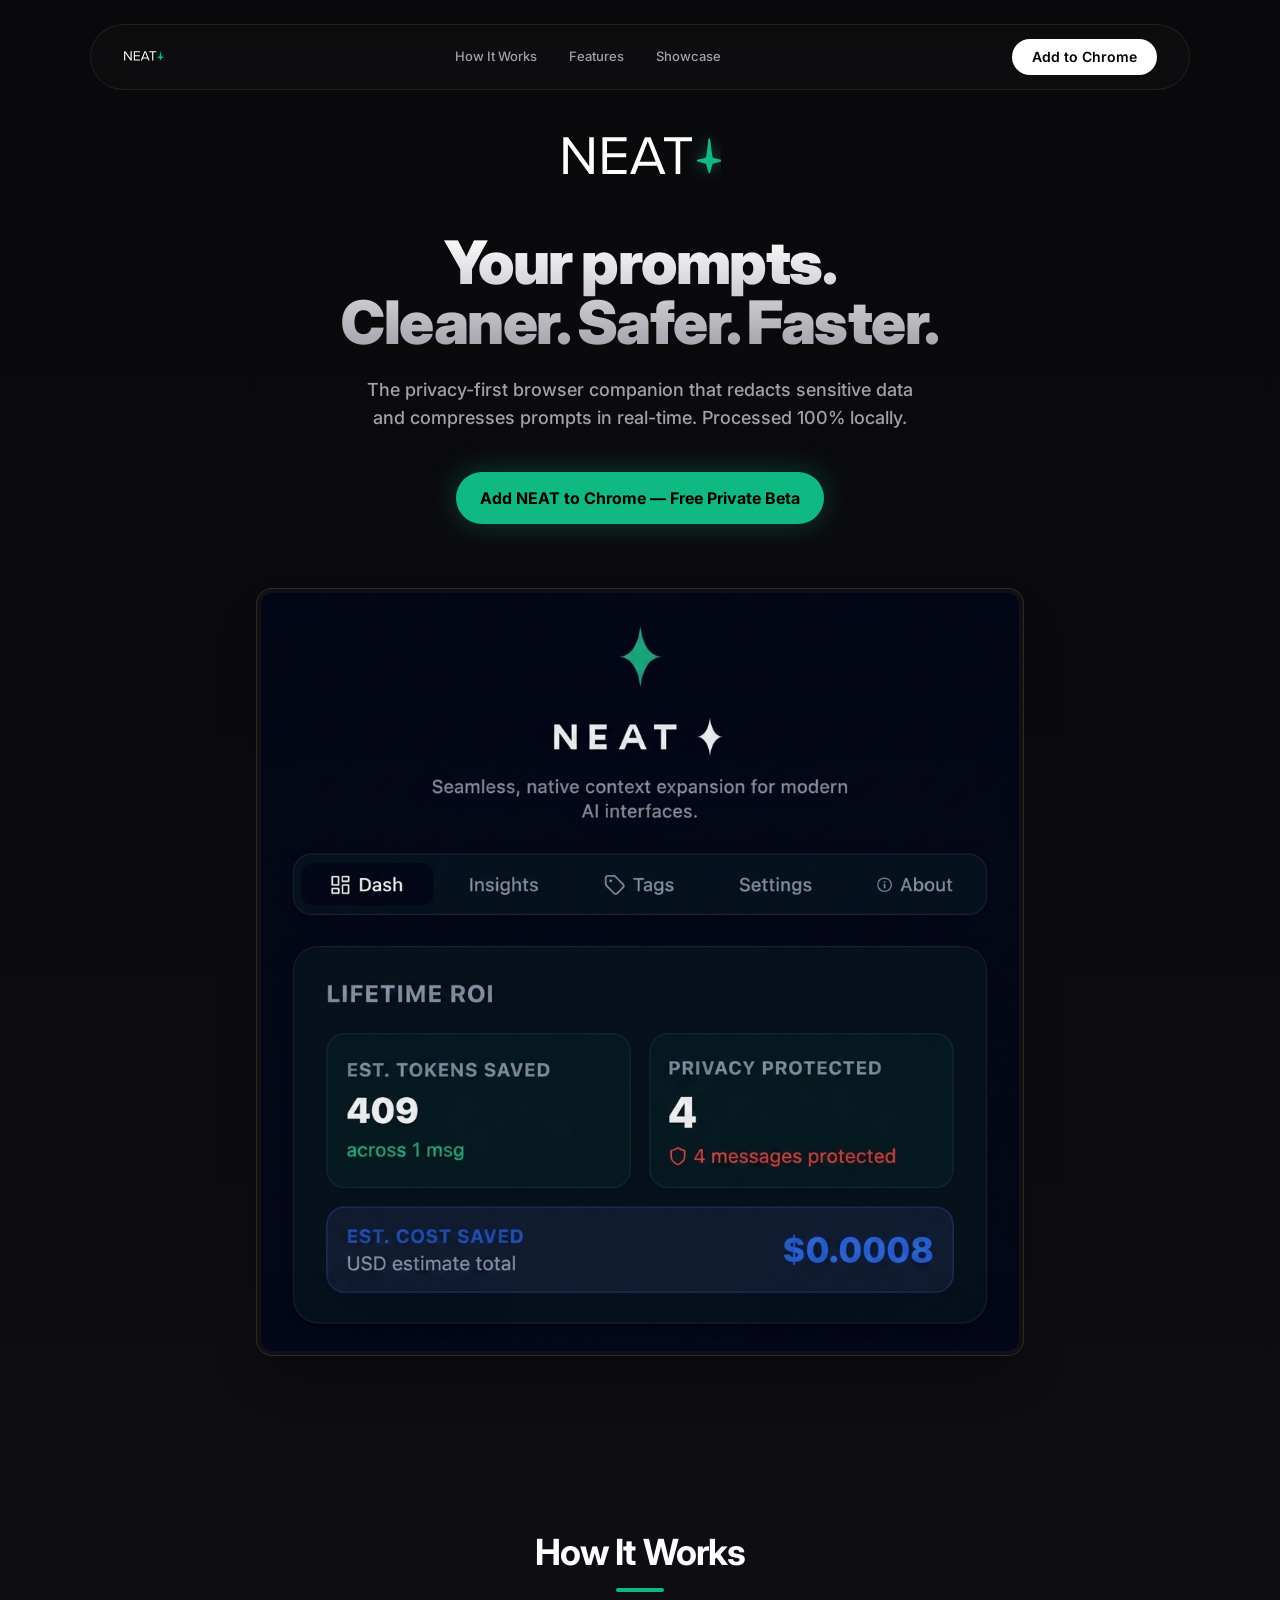
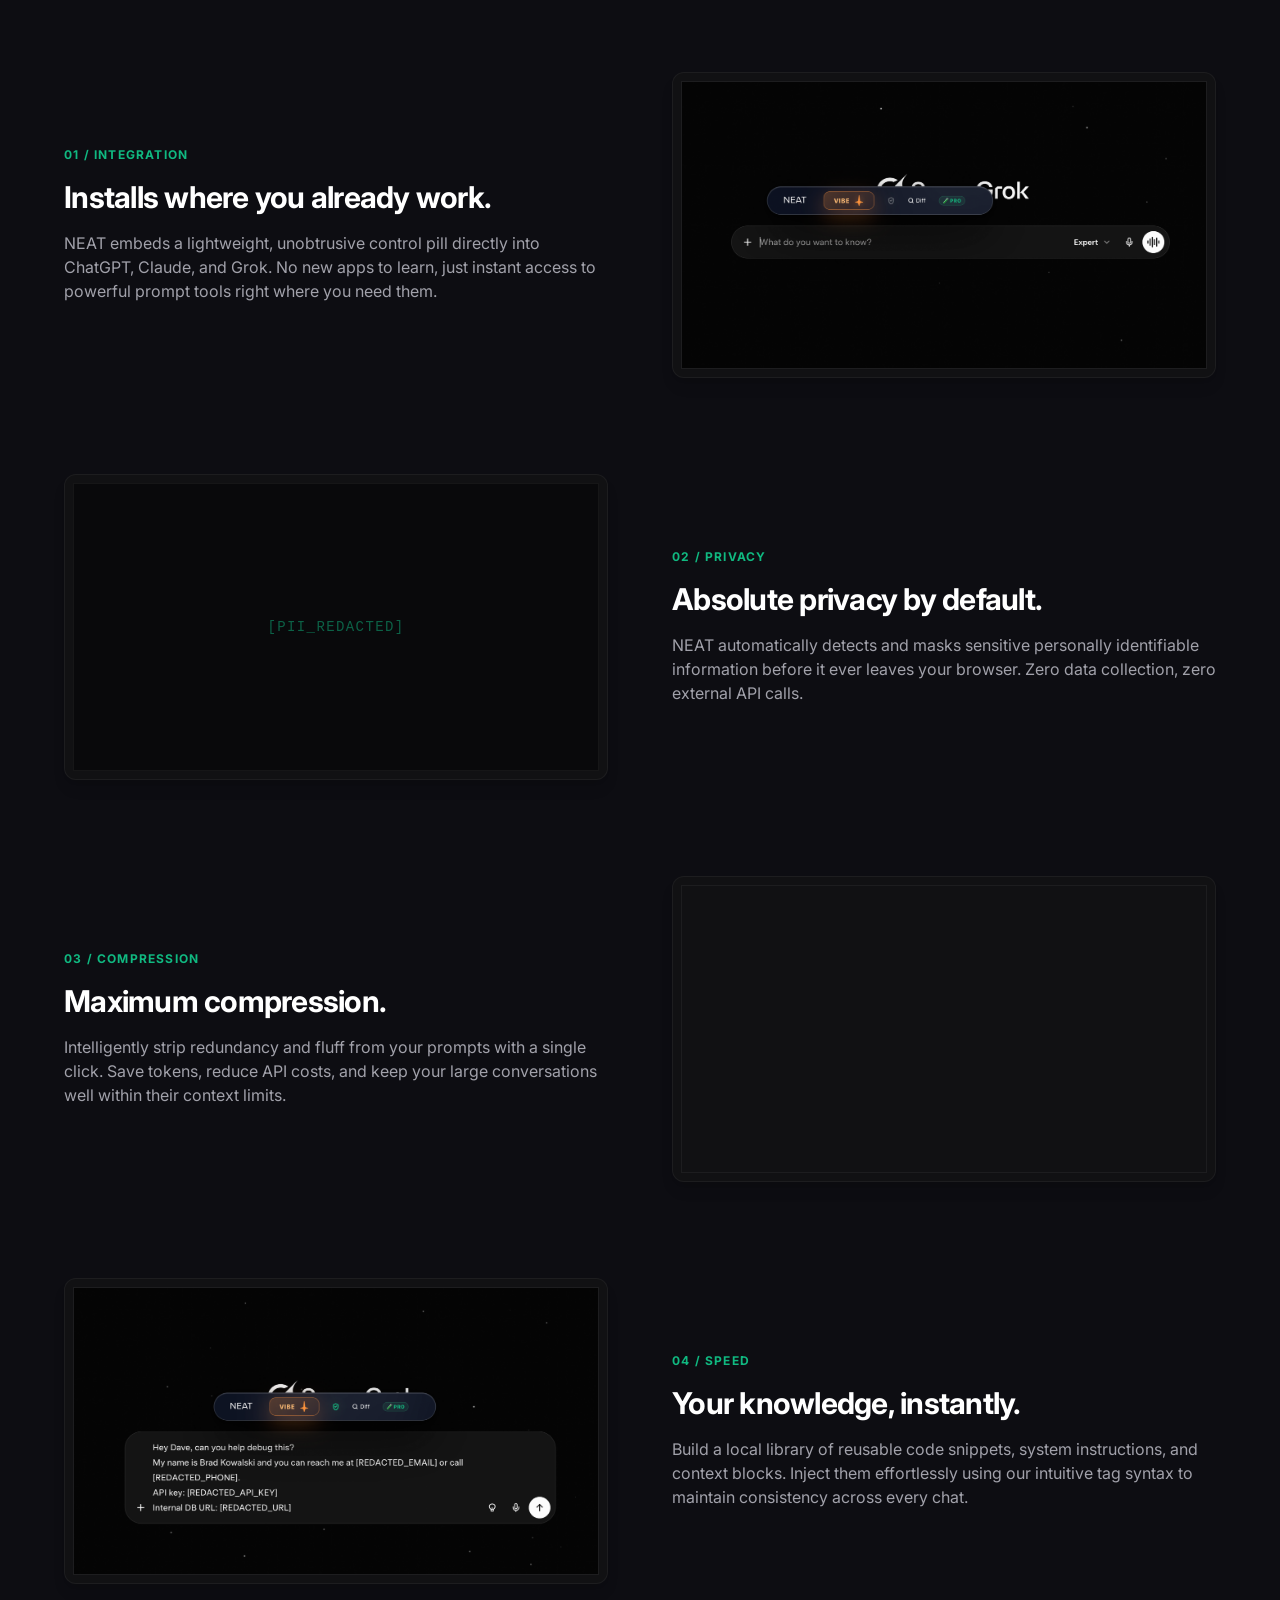
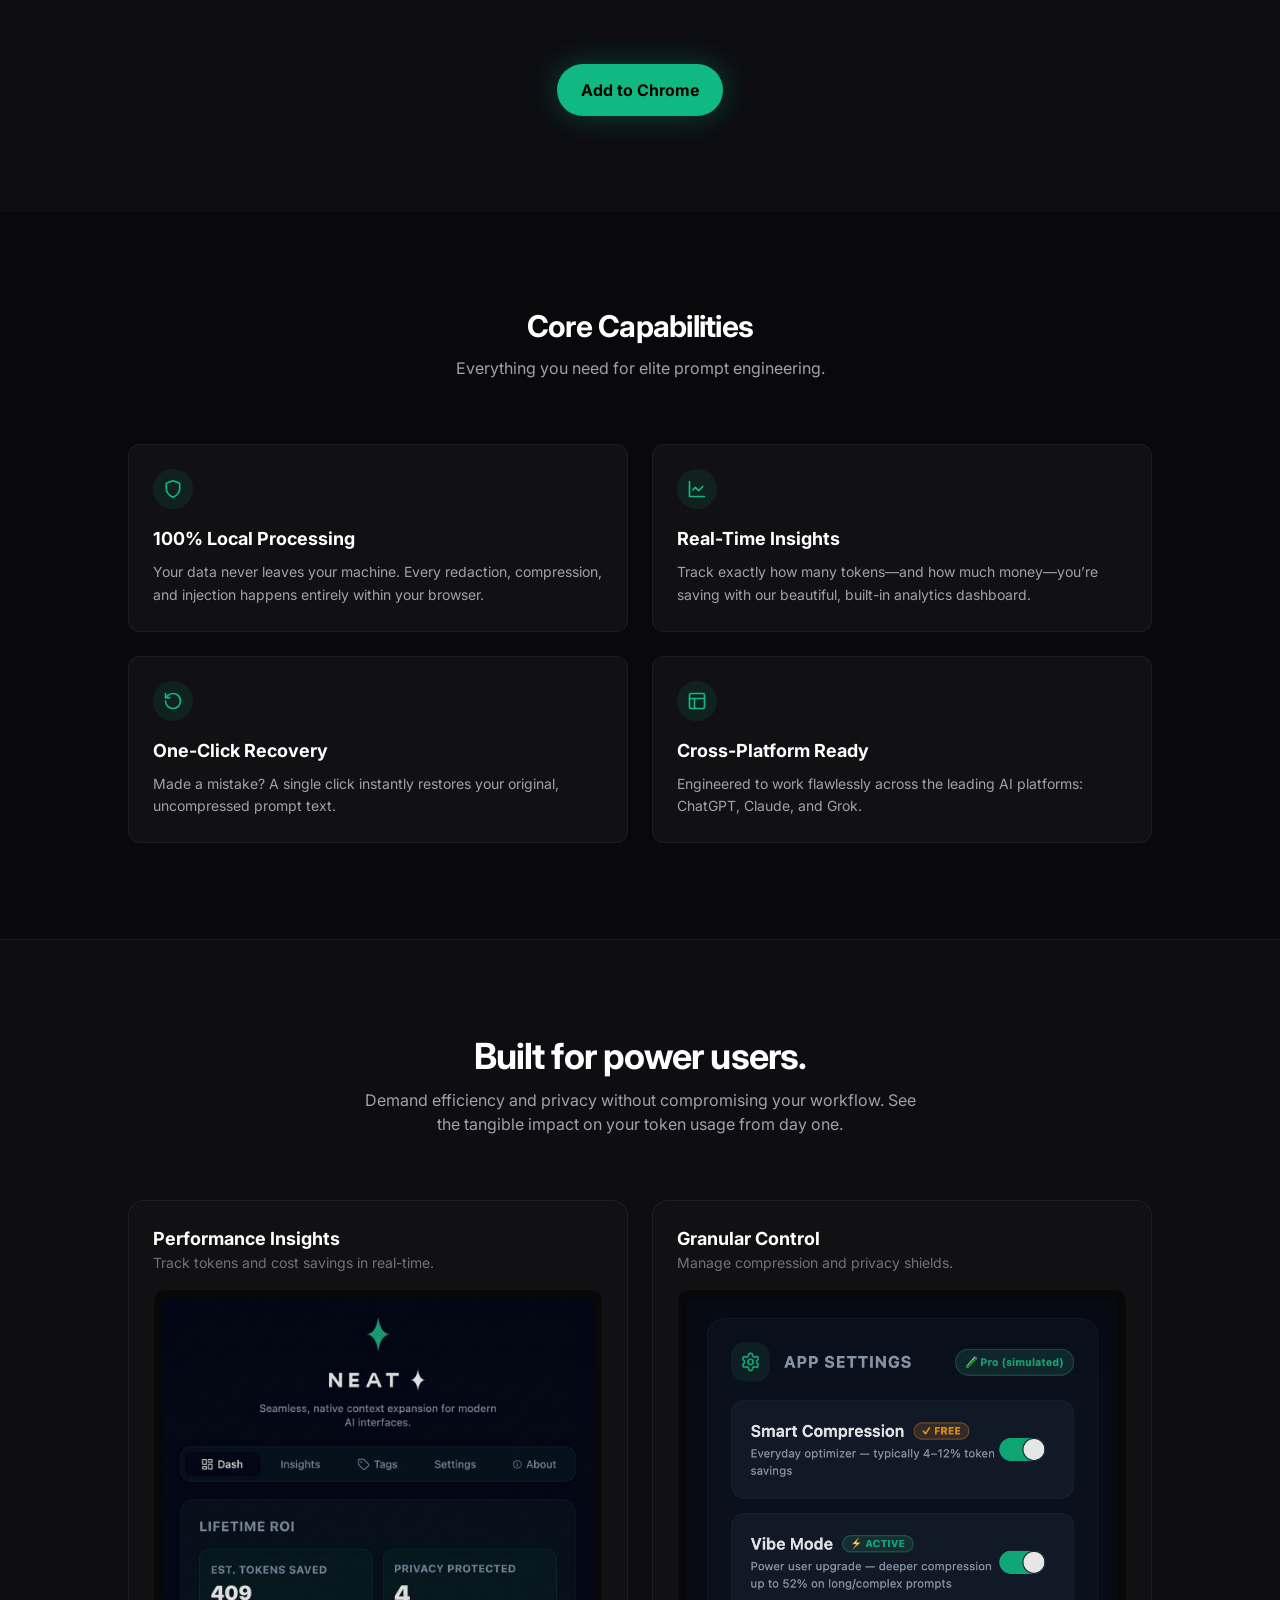
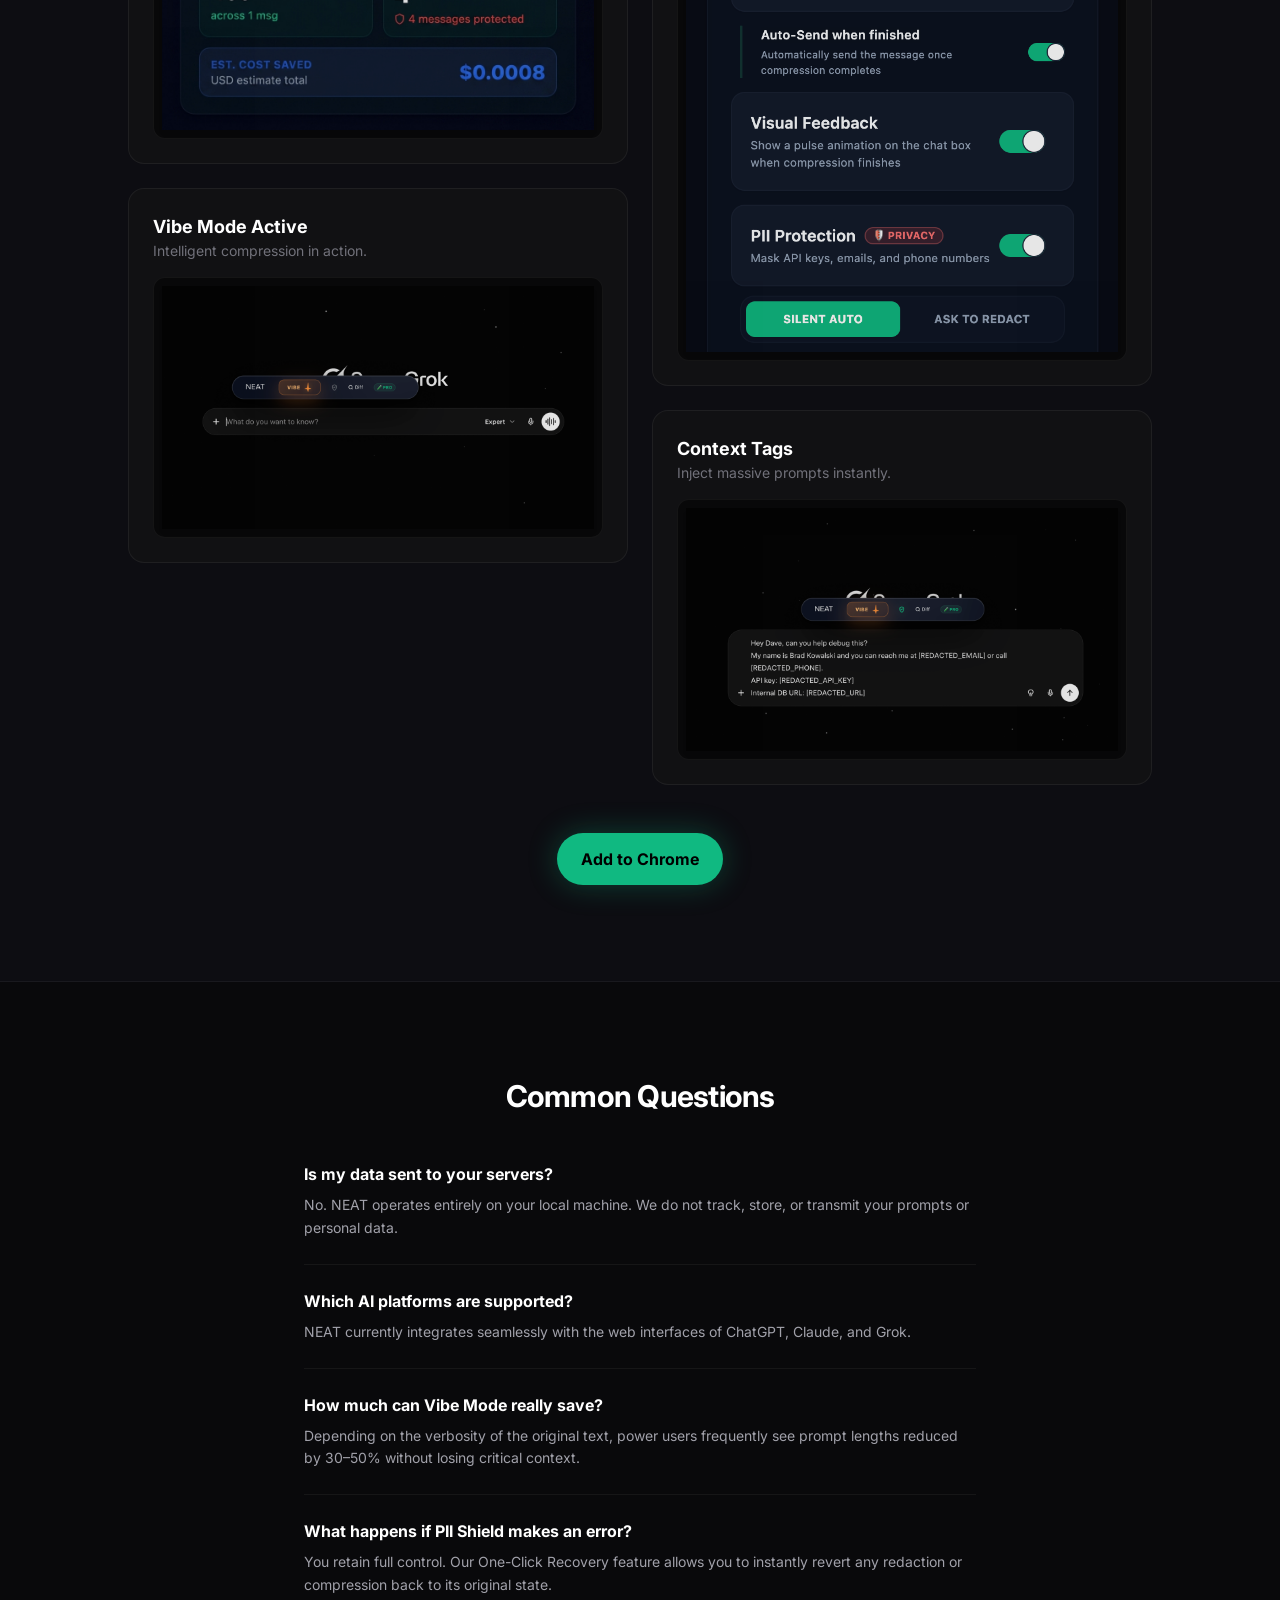
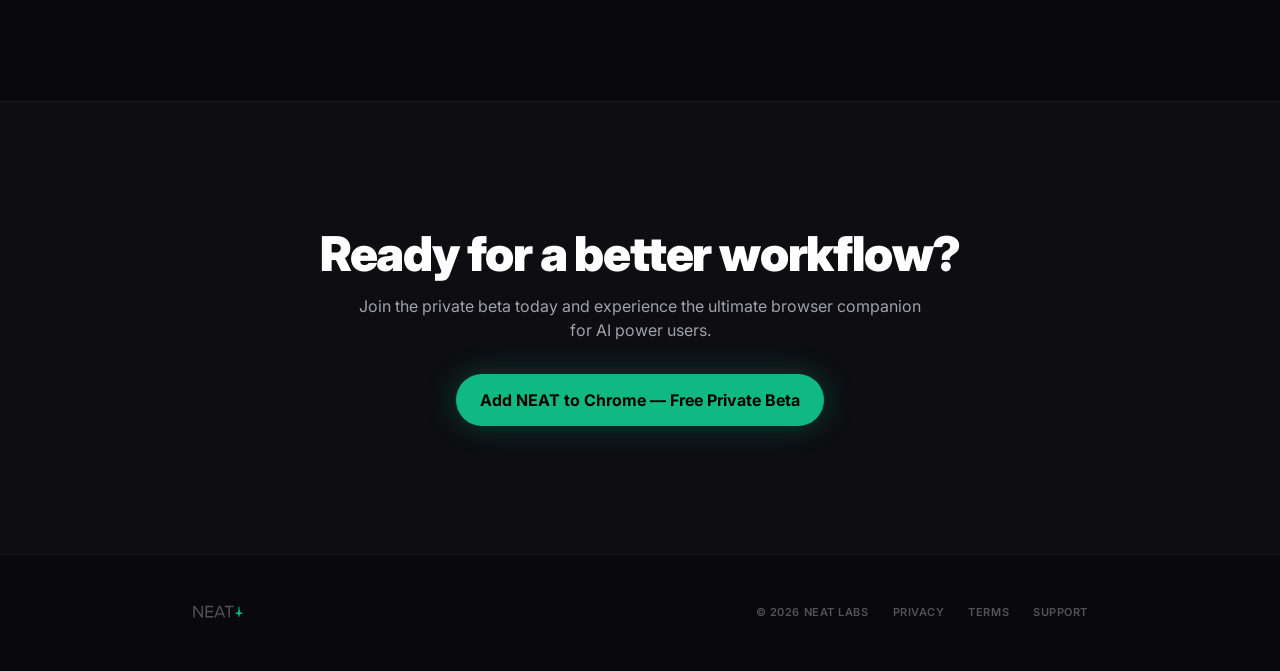
==== commit 46013ae8: "feat(landing): finalize elite production version of getneat.io homepage - Clean professional typogra" ====
--- a/index.html
+++ b/index.html
@@ -1,10 +1,11 @@
 <!DOCTYPE html>
 <html lang="en" class="scroll-smooth">
 <head>
+    <script defer src="/_vercel/insights/script.js"></script>
     <meta charset="UTF-8">
     <meta name="viewport" content="width=device-width, initial-scale=1.0">
-    <title>NEAT | Command AI with Precision</title>
-    <meta name="description" content="The elite browser companion for surgical prompt optimization. Instantly compress prompts, redact PII, and reclaim your context window in real-time.">
+    <title>NEAT | Your prompts. Cleaner. Safer. Faster.</title>
+    <meta name="description" content="The privacy-first browser companion that redacts sensitive data and compresses prompts in real-time. Processed 100% locally.">
     
     <!-- Tailwind CSS -->
     <link rel="stylesheet" href="./style.css">
@@ -16,7 +17,7 @@
     
     <style>
         :root {
-            --vibe-orange: #fb923c;
+            --vibe-teal: #10B981;
             --bg-obsidian: #09090b;
         }
 
@@ -28,23 +29,17 @@
             overflow-x: hidden;
         }
 
-        /* HARDWARE ACCELERATED PERFORMANCE */
-        .gpu {
-            transform: translateZ(0);
-            will-change: transform, opacity;
-        }
-
         .glass {
             background: rgba(255, 255, 255, 0.02);
-            backdrop-filter: blur(24px);
-            -webkit-backdrop-filter: blur(24px);
+            backdrop-filter: blur(12px);
+            -webkit-backdrop-filter: blur(12px);
             border: 1px solid rgba(255, 255, 255, 0.08);
-            transition: all 0.8s cubic-bezier(0.16, 1, 0.3, 1);
+            transition: all 0.3s ease;
         }
 
         .glass:hover {
             background: rgba(255, 255, 255, 0.04);
-            border: 1px solid rgba(255, 255, 255, 0.15);
+            border: 1px solid rgba(255, 255, 255, 0.12);
         }
 
         .text-gradient {
@@ -54,13 +49,13 @@
         }
 
         .star-glow {
-            filter: drop-shadow(0 0 15px rgba(251, 146, 60, 0.6));
+            filter: drop-shadow(0 0 10px rgba(16, 185, 129, 0.5));
         }
 
         .reveal {
             opacity: 0;
-            transform: translateY(40px);
-            transition: all 1.4s cubic-bezier(0.16, 1, 0.3, 1);
+            transform: translateY(15px);
+            transition: all 0.6s cubic-bezier(0.16, 1, 0.3, 1);
         }
         
         .reveal.active {
@@ -68,39 +63,7 @@
             transform: translateY(0);
         }
 
-        /* Subtle Noise Overlay */
-        .noise {
-            position: fixed;
-            inset: 0;
-            z-index: 50;
-            pointer-events: none;
-            background-image: url("[data-uri]");
-            opacity: 0.04;
-            mix-blend-mode: overlay;
-        }
-
-        @keyframes pulse-soft {
-            0%, 100% { opacity: 0.2; transform: scale(1); }
-            50% { opacity: 0.35; transform: scale(1.08); }
-        }
-
-        .ambient-glow {
-            animation: pulse-soft 15s ease-in-out infinite;
-        }
-
-        /* Parallax Depth */
-        .parallax-wrapper {
-            perspective: 2500px;
-            transform-style: preserve-3d;
-        }
-
-        .parallax-panel {
-            transition: transform 1.2s cubic-bezier(0.16, 1, 0.3, 1);
-            transform-style: preserve-3d;
-            will-change: transform;
-        }
-
-        ::-webkit-scrollbar { width: 4px; }
+        ::-webkit-scrollbar { width: 6px; }
         ::-webkit-scrollbar-track { background: var(--bg-obsidian); }
         ::-webkit-scrollbar-thumb { background: #27272a; border-radius: 10px; }
 
@@ -113,268 +76,73 @@
         }
 
         .button-glow {
-            box-shadow: 0 0 60px rgba(251, 146, 60, 0.4);
-            transition: all 0.4s cubic-bezier(0.16, 1, 0.3, 1);
+            box-shadow: 0 0 30px rgba(16, 185, 129, 0.3);
+            transition: all 0.3s ease;
         }
 
         .button-glow:hover {
-            box-shadow: 0 0 120px rgba(251, 146, 60, 0.6);
-            transform: scale(1.06) translateY(-6px);
+            box-shadow: 0 0 50px rgba(16, 185, 129, 0.5);
+            transform: translateY(-2px);
         }
 
         .sharpen {
             image-rendering: -webkit-optimize-contrast;
             image-rendering: crisp-edges;
         }
+        
+        /* Bento Box specific styling */
+        .bento-card {
+            background: #111113;
+            border: 1px solid rgba(255, 255, 255, 0.06);
+            border-radius: 1rem;
+            overflow: hidden;
+            transition: border-color 0.3s ease;
+        }
+        .bento-card:hover {
+            border-color: rgba(16, 185, 129, 0.2);
+        }
     </style>
 </head>
-<body class="selection:bg-orange-500/30 selection:text-white">
-    <div class="noise"></div>
+<body class="selection:bg-emerald-500/30 selection:text-white">
 
     <!-- Navigation -->
-    <nav class="fixed top-0 left-0 right-0 z-[100] flex items-center justify-between px-6 md:px-16 py-8 glass border-b border-white/5 max-w-[1440px] mt-6 mx-auto rounded-full md:w-[92%] gpu">
+    <nav class="fixed top-0 left-0 right-0 z-[100] flex items-center justify-between px-8 py-3.5 glass border-b border-white/5 max-w-[1100px] mt-6 mx-auto rounded-full w-[95%]">
         <div class="flex items-center">
-            <svg id="neat-logo-full" xmlns="http://www.w3.org/2000/svg" viewBox="0 0 212.142 83.375" class="h-8 md:h-10 text-white">
-                <g id="neat-logo-elements">
-                    <!-- Sparkle Star (Green) -->
-                    <path
-                        d="M196.906,14.221l2.8,22.344c.142,1.132.955,2.066,2.056,2.362l9.559,2.574c1.095.295,1.095,1.848,0,2.142l-9.82,2.644c-.966.26-1.721,1.015-1.981,1.981l-2.644,9.82c-.295,1.095-1.848,1.095-2.142,0l-2.644-9.82c-.26-.966-1.015-1.721-1.981-1.981l-9.82-2.644c-1.095-.295-1.095-1.848,0-2.142l9.559-2.574c1.102-.297,1.914-1.23,2.056-2.362l2.8-22.344c.162-1.295,2.039-1.295,2.201,0Z"
-                        fill="#10B981"
-                        style="filter: drop-shadow(0 0 12px rgba(16, 185, 129, 0.6));"
-                    />
-                    <!-- NEAT Text -->
+            <!-- Simple clean logo text for the nav to keep it subtle, full logo is in hero -->
+            <span class="text-white font-bold tracking-widest uppercase text-sm flex items-center gap-2">
+                <svg xmlns="http://www.w3.org/2000/svg" viewBox="0 0 212.142 83.375" class="h-4">
+                    <path d="M196.906,14.221l2.8,22.344c.142,1.132.955,2.066,2.056,2.362l9.559,2.574c1.095.295,1.095,1.848,0,2.142l-9.82,2.644c-.966.26-1.721,1.015-1.981,1.981l-2.644,9.82c-.295,1.095-1.848,1.095-2.142,0l-2.644-9.82c-.26-.966-1.015-1.721-1.981-1.981l-9.82-2.644c-1.095-.295-1.095-1.848,0-2.142l9.559-2.574c1.102-.297,1.914-1.23,2.056-2.362l2.8-22.344c.162-1.295,2.039-1.295,2.201,0Z" fill="#10B981" class="star-glow"/>
                     <g fill="currentColor">
                         <path d="M11.593,21.236v38.739h-5.976V11.947h6.12l27.65,37.947V11.947h5.977v48.028h-5.76L11.593,21.236Z" />
                         <path d="M56.592,11.947h31.466v5.329h-25.49v15.481h24.986v5.328h-24.986v16.562h25.49v5.329h-31.466V11.947Z" />
                         <path d="M127.801,49.319h-24.338l-4.249,10.657h-6.625l19.298-48.028h7.417l19.37,48.028h-6.624l-4.249-10.657ZM105.191,43.99h20.81l-10.369-26.714-10.441,26.714Z" />
                         <path d="M151.992,17.276h-15.192v-5.329h36.435v5.329h-15.266v42.7h-5.977V17.276Z" />
                     </g>
-                </g>
-            </svg>
+                </svg>
+            </span>
         </div>
         
-        <div class="hidden md:flex items-center gap-12 text-[11px] font-bold tracking-[0.4em] text-zinc-500">
-            <a href="#how" class="hover:text-white transition-all uppercase">How It Works</a>
-            <a href="#features" class="hover:text-white transition-all uppercase">Features</a>
-            <a href="#faq" class="hover:text-white transition-all uppercase">FAQ</a>
-        </div>
-
-        <button onclick="openBetaModal()" class="px-8 py-3.5 bg-white text-black rounded-full text-xs font-black uppercase tracking-widest hover:bg-orange-400 transition-all flex items-center gap-2 shadow-xl active:scale-95">
+        <div class="hidden md:flex items-center gap-8 text-[13px] font-medium text-zinc-400">
+            <a href="#how" class="hover:text-white transition-colors">How It Works</a>
+            <a href="#features" class="hover:text-white transition-colors">Features</a>
+            <a href="#showcase" class="hover:text-white transition-colors">Showcase</a>
+        </div>
+
+        <button onclick="openBetaModal()" class="px-5 py-2 bg-white text-black rounded-full text-sm font-semibold hover:bg-emerald-500 hover:text-white transition-colors shadow-sm active:scale-95">
             Add to Chrome
         </button>
     </nav>
 
     <!-- Hero Section -->
-    <section class="relative min-h-screen flex flex-col items-center justify-center pt-32 pb-20 px-6 overflow-hidden">
-        <div class="absolute top-1/2 left-1/2 -translate-x-1/2 -translate-y-1/2 w-[900px] h-[900px] bg-orange-500/5 blur-[150px] rounded-full ambient-glow pointer-events-none"></div>
+    <section class="relative min-h-screen flex flex-col items-center justify-center pt-32 pb-20 px-6 overflow-hidden bg-gradient-to-b from-[#09090b] to-[#0d0d12]">
         
-        <div class="container mx-auto relative z-10 text-center reveal active gpu">
-            <div class="inline-flex items-center gap-3 px-5 py-2 mb-12 text-[11px] font-black tracking-[0.4em] text-orange-400 uppercase bg-orange-500/10 border border-orange-500/20 rounded-full">
-                Surgical Prompt Optimization
-            </div>
-            
-            <h1 class="text-7xl md:text-[145px] font-black tracking-tighter mb-14 leading-[0.75] text-gradient">
-                COMMAND AI <br> WITH PRECISION.
-            </h1>
-            
-            <p class="max-w-4xl mx-auto text-xl md:text-3xl text-zinc-400 mb-20 font-medium leading-relaxed tracking-tight">
-                Compress prompts, redact PII, and reclaim your context window — all locally, in real-time.
-            </p>
-
-            <div class="flex flex-col md:flex-row items-center justify-center gap-12">
-                <button onclick="openBetaModal()" class="w-full md:w-auto px-28 py-12 bg-white text-black rounded-[3.5rem] text-5xl font-black button-glow active:scale-95">
-                    Add to Chrome — It’s Free
-                </button>
-                <a href="#how" class="w-full md:w-auto px-20 py-12 bg-zinc-900/40 backdrop-blur-md text-white rounded-[3.5rem] text-2xl font-bold border border-zinc-800 hover:bg-zinc-800/60 transition-all text-center flex items-center justify-center opacity-80 hover:opacity-100">
-                    View Experience
-                </a>
-            </div>
-        </div>
-    </section>
-
-    <!-- Surgical Workflow Section -->
-    <section id="how" class="py-60 bg-[#070709] px-6">
-        <div class="container mx-auto">
-            <div class="max-w-5xl mb-48 reveal gpu">
-                <h2 class="text-6xl md:text-[11rem] font-black text-white mb-10 tracking-tighter italic uppercase leading-none">Surgical <br> Workflow.</h2>
-                <div class="h-2 w-40 bg-orange-400 shadow-[0_0_20px_rgba(251,146,60,0.5)]"></div>
-            </div>
-
-            <div class="space-y-64 md:space-y-96">
-                <!-- Step 1 -->
-                <div class="relative flex flex-col md:flex-row items-center reveal gpu parallax-wrapper">
-                    <div class="w-full md:w-[45%] relative z-20 md:-mr-[15%] space-y-8 md:space-y-12 mb-12 md:mb-0">
-                        <div class="text-9xl md:text-[15rem] font-black text-white/[0.02] select-none leading-none -ml-4 absolute -top-16 md:-top-32 -z-10 pointer-events-none">01</div>
-                        <h3 class="text-5xl md:text-8xl font-black italic tracking-tighter leading-tight drop-shadow-2xl">Unified Control.</h3>
-                        <p class="text-2xl md:text-3xl text-zinc-400 font-medium leading-relaxed drop-shadow-lg">The NEAT Toolbar embeds surgical controls directly into ChatGPT, Claude, and Grok. Toggle optimization modes and privacy shields with a single, elegant click. Mastery, without friction.</p>
-                    </div>
-                    <div class="w-full md:w-[70%] glass aspect-video rounded-[4rem] shadow-[0_0_100px_rgba(0,0,0,0.8)] overflow-hidden relative border-white/10 group parallax-panel">
-                        <!-- Dark Gradient Fade -->
-                        <div class="absolute inset-y-0 left-0 w-[30%] bg-gradient-to-r from-[#070709]/90 to-transparent z-10 pointer-events-none hidden md:block"></div>
-                        
-                        <div class="w-full h-full flex items-center justify-center relative z-0">
-                            <img src="assets/workflow-01-unified-control.png" alt="NEAT Unified Toolbar" class="w-full h-full object-contain opacity-90 group-hover:opacity-100 transition-opacity duration-700 sharpen">
-                        </div>
-                    </div>
-                </div>
-
-                <!-- Step 2 -->
-                <div class="relative flex flex-col md:flex-row-reverse items-center reveal gpu parallax-wrapper">
-                    <div class="w-full md:w-[45%] relative z-20 md:-ml-[15%] space-y-8 md:space-y-12 mb-12 md:mb-0 text-left md:text-right">
-                        <div class="text-9xl md:text-[15rem] font-black text-white/[0.02] select-none leading-none -mr-4 absolute -top-16 md:-top-32 -z-10 pointer-events-none md:right-0">02</div>
-                        <h3 class="text-5xl md:text-8xl font-black italic tracking-tighter leading-tight drop-shadow-2xl">Live Optimization.</h3>
-                        <p class="text-2xl md:text-3xl text-zinc-400 font-medium leading-relaxed drop-shadow-lg">Reclaim your context window in real-time. As you type, NEAT provides a live minification preview, quantifying your token savings before you hit send. Same logic, significantly less waste.</p>
-                    </div>
-                    <div class="w-full md:w-[70%] glass aspect-video rounded-[4rem] shadow-[0_0_100px_rgba(0,0,0,0.8)] overflow-hidden relative border-white/10 group parallax-panel">
-                        <!-- Dark Gradient Fade -->
-                        <div class="absolute inset-y-0 right-0 w-[30%] bg-gradient-to-l from-[#070709]/90 to-transparent z-10 pointer-events-none hidden md:block"></div>
-                        
-                        <div class="w-full h-full flex items-center justify-center relative z-0">
-                            <video 
-                                id="workflow-video"
-                                src="assets/live-optimization-loop.mp4" 
-                                autoplay 
-                                muted 
-                                playsinline
-                                class="w-full h-full object-contain opacity-90 group-hover:opacity-100 transition-opacity duration-700"
-                            ></video>
-                        </div>
-                    </div>
-                </div>
-
-                <!-- Step 3 -->
-                <div class="relative flex flex-col md:flex-row items-center reveal gpu parallax-wrapper">
-                    <div class="w-full md:w-[45%] relative z-20 md:-mr-[15%] space-y-8 md:space-y-12 mb-12 md:mb-0">
-                        <div class="text-9xl md:text-[15rem] font-black text-white/[0.02] select-none leading-none -ml-4 absolute -top-16 md:-top-32 -z-10 pointer-events-none">03</div>
-                        <h3 class="text-5xl md:text-8xl font-black italic tracking-tighter leading-tight drop-shadow-2xl">Privacy & Recovery.</h3>
-                        <p class="text-2xl md:text-3xl text-zinc-400 font-medium leading-relaxed drop-shadow-lg">PII Shield redacts secrets locally. If a compression isn't perfect, our Recovery button restores your original text instantly. Surgical precision with an absolute safety net.</p>
-                    </div>
-                    <div class="w-full md:w-[70%] glass aspect-video rounded-[4rem] shadow-[0_0_100px_rgba(0,0,0,0.8)] overflow-hidden relative border-white/10 group parallax-panel">
-                        <!-- Dark Gradient Fade -->
-                        <div class="absolute inset-y-0 left-0 w-[30%] bg-gradient-to-r from-[#070709]/90 to-transparent z-10 pointer-events-none hidden md:block"></div>
-                        
-                        <div class="w-full h-full flex items-center justify-center relative z-0">
-                            <img src="assets/workflow-03-privacy-recovery.png" alt="NEAT Privacy Shield and Recovery" class="w-full h-full object-contain opacity-90 group-hover:opacity-100 transition-opacity duration-700 sharpen">
-                        </div>
-                    </div>
-                </div>
-            </div>
-        </div>
-    </section>
-
-    <!-- Precision Tools (Features) -->
-    <section id="features" class="py-40 bg-black px-6">
-        <div class="container mx-auto">
-            <h2 class="text-center text-5xl md:text-[10rem] font-black tracking-tighter mb-48 reveal gpu italic uppercase">Precision Tools.</h2>
-            <div class="grid grid-cols-1 md:grid-cols-2 lg:grid-cols-3 gap-14">
-                <!-- Smart Mode -->
-                <div class="group p-16 rounded-[4.5rem] bg-zinc-900/20 border border-white/5 hover:border-orange-500/20 transition-all duration-700 reveal gpu">
-                    <div class="mb-12 w-20 h-20 bg-zinc-800 rounded-[2.5rem] flex items-center justify-center text-orange-400 group-hover:scale-110 transition-transform">
-                        <svg xmlns="http://www.w3.org/2000/svg" width="40" height="40" viewBox="0 0 24 24" fill="none" stroke="currentColor" stroke-width="2.5" stroke-linecap="round" stroke-linejoin="round"><path d="M12 22s8-4 8-10V5l-8-3-8 3v7c0 6 8 10 8 10z"/></svg>
-                    </div>
-                    <h4 class="text-3xl font-bold mb-6">Smart Mode</h4>
-                    <p class="text-xl text-zinc-500 font-medium leading-relaxed">Balanced precision. Removes fluff and redundancy while fully protecting your intent and code structure.</p>
-                </div>
-                <!-- Vibe Mode -->
-                <div class="p-16 rounded-[4.5rem] bg-orange-400 text-black shadow-[0_0_150px_rgba(251,146,60,0.2)] hover:scale-[1.03] transition-all duration-700 reveal gpu">
-                    <div class="flex items-center justify-between mb-12">
-                        <div class="w-20 h-20 bg-black rounded-[2.5rem] flex items-center justify-center text-orange-400 shadow-2xl">
-                             <svg xmlns="http://www.w3.org/2000/svg" width="40" height="40" viewBox="0 0 24 24" fill="none" stroke="currentColor" stroke-width="3" stroke-linecap="round" stroke-linejoin="round"><polygon points="13 2 3 14 12 14 11 22 21 10 12 10 13 2"/></svg>
-                        </div>
-                        <span class="text-xs font-black border border-black/30 rounded-full px-6 py-2 uppercase tracking-[0.4em]">PRO</span>
-                    </div>
-                    <h4 class="text-4xl font-black italic uppercase tracking-tighter mb-6 leading-none">Vibe Mode</h4>
-                    <p class="text-xl font-extrabold leading-relaxed text-black/90">Nuclear compression for power users. Aggressively strips every non-essential token while preserving meaning on even the longest prompts.</p>
-                </div>
-                <!-- PII Shield -->
-                <div class="group p-16 rounded-[4.5rem] bg-zinc-900/20 border border-white/5 hover:border-orange-500/20 transition-all duration-700 reveal gpu">
-                    <div class="mb-12 w-20 h-20 bg-zinc-800 rounded-[2.5rem] flex items-center justify-center text-orange-400 group-hover:scale-110 transition-transform">
-                        <svg xmlns="http://www.w3.org/2000/svg" width="40" height="40" viewBox="0 0 24 24" fill="none" stroke="currentColor" stroke-width="2.5" stroke-linecap="round" stroke-linejoin="round"><rect x="3" y="11" width="18" height="11" rx="2" ry="2"/><path d="M7 11V7a5 5 0 0 1 10 0v4"/></svg>
-                    </div>
-                    <h4 class="text-3xl font-bold mb-6">PII Shield</h4>
-                    <p class="text-xl text-zinc-500 font-medium leading-relaxed">Absolute privacy. Locally detects and masks sensitive data before it reaches the LLM cloud. Security by architecture, not promise.</p>
-                </div>
-            </div>
-        </div>
-    </section>
-
-    <!-- FAQ Section -->
-    <section id="faq" class="py-40 bg-black px-6">
-        <div class="container mx-auto max-w-5xl">
-            <h2 class="text-5xl md:text-[11rem] font-black text-white mb-32 tracking-tighter reveal gpu italic uppercase leading-none">Common <br> Questions.</h2>
-            <div class="space-y-14">
-                <div class="reveal gpu border-b border-white/5 pb-14">
-                    <h4 class="text-3xl font-bold text-white mb-6">Is NEAT private?</h4>
-                    <p class="text-2xl text-zinc-500 font-medium leading-relaxed">Every optimization and redaction happens locally. We have zero servers and zero access to your data. Privacy is built into the architecture.</p>
-                </div>
-                <div class="reveal gpu border-b border-white/5 pb-14">
-                    <h4 class="text-3xl font-bold text-white mb-4">Which platforms are supported?</h4>
-                    <p class="text-2xl text-zinc-500 font-medium leading-relaxed">NEAT is surgical on ChatGPT, Claude, and Grok. Our toolbar embeds controls directly into the native interfaces you already use.</p>
-                </div>
-                <div class="reveal gpu border-b border-white/5 pb-14">
-                    <h4 class="text-3xl font-bold text-white mb-6">How much can I save?</h4>
-                    <p class="text-2xl text-zinc-500 font-medium leading-relaxed">Most users see 20–50% token reduction on complex prompts. Vibe Mode regularly hits 40–60%+ on long technical work.</p>
-                </div>
-                <div class="reveal gpu border-b border-white/5 pb-14">
-                    <h4 class="text-3xl font-bold text-white mb-6">Can I restore my prompt?</h4>
-                    <p class="text-2xl text-zinc-500 font-medium leading-relaxed">Always. Our Recovery button allows you to instantly revert any compression. You are always in absolute control of your input.</p>
-                </div>
-            </div>
-        </div>
-    </section>
-
-    <!-- Email Signup Section -->
-    <section id="subscribe-section" class="py-60 bg-[#070709] px-6">
-        <div class="container mx-auto max-w-4xl reveal gpu">
-            <div class="glass p-16 md:p-32 rounded-[5rem] text-center space-y-16 border-white/10 shadow-[0_0_100px_rgba(0,0,0,0.5)]">
-                <div class="space-y-8">
-                    <h2 class="text-5xl md:text-8xl font-black tracking-tighter italic uppercase leading-none">Stay in the loop.</h2>
-                    <p class="text-2xl text-zinc-500 font-medium leading-relaxed max-w-2xl mx-auto">Get early access to Vibe Mode updates, Pro features, and surgical optimization strategies.</p>
-                </div>
-                <form action="https://buttondown.com/api/emails/embed-subscribe/kademeta" method="post" class="embeddable-buttondown-form w-full max-w-2xl mx-auto">
-                    <div class="flex flex-col md:flex-row items-center gap-6 p-4 bg-black/50 rounded-[3.5rem] border border-white/5">
-                        <label for="bd-email" class="sr-only">Enter your email</label>
-                        <input type="email" name="email" id="bd-email" placeholder="you@email.com" required class="flex-1 w-full bg-transparent px-12 py-6 text-2xl font-medium outline-none placeholder:text-zinc-700 text-white">
-                        <input type="submit" value="Subscribe" class="w-full md:w-auto px-16 py-7 bg-orange-400 text-black rounded-[2.5rem] text-2xl font-black hover:bg-[#fb923c] transition-all active:scale-95 whitespace-nowrap cursor-pointer hover:shadow-[0_0_30px_rgba(251,146,60,0.3)]">
-                    </div>
-                    <p class="mt-8 text-center text-zinc-600 text-xs font-medium">
-                        By subscribing, you agree to our <a href="#" class="text-zinc-400 hover:text-white transition-colors underline decoration-white/20 underline-offset-2">Privacy Policy</a>. 
-                        <br class="md:hidden">
-                        <a href="https://buttondown.com/refer/kademeta" target="_blank" class="text-zinc-700 hover:text-zinc-500 transition-colors ml-0 md:ml-2 mt-2 md:mt-0 inline-block">
-                            Powered by Buttondown.
-                        </a>
-                    </p>
-                </form>
-            </div>
-        </div>
-    </section>
-
-    <!-- Final CTA Section -->
-    <section class="py-60 bg-black text-center relative overflow-hidden px-6">
-        <div class="absolute top-1/2 left-1/2 -translate-x-1/2 -translate-y-1/2 w-[1000px] h-[1000px] bg-orange-500/5 blur-[180px] rounded-full ambient-glow pointer-events-none"></div>
-        <div class="container mx-auto relative z-10 reveal active gpu">
-            <h2 class="text-7xl md:text-[16rem] font-black text-white mb-14 tracking-tighter leading-tight italic uppercase">Get NEAT.</h2>
-            <p class="text-3xl md:text-4xl text-zinc-500 mb-24 max-w-3xl mx-auto font-medium leading-relaxed tracking-tight">Surgical precision for the elite prompt engineer. <br> Stop wasting tokens. Command with clarity.</p>
-            <button onclick="openBetaModal()" class="px-32 py-12 bg-white text-black rounded-[3.5rem] text-5xl font-black button-glow active:scale-95">
-                Add to Chrome — It’s Free
-            </button>
-            <div class="mt-20 text-zinc-700 font-black uppercase tracking-[0.8em] text-sm">V1.1.0 · PUBLIC ACCESS ESTABLISHED</div>
-        </div>
-    </section>
-
-    <!-- Footer -->
-    <footer class="py-32 bg-black border-t border-white/5 px-6">
-        <div class="container mx-auto flex flex-col md:flex-row items-center justify-between gap-16">
-            <div class="flex items-center mb-8 md:mb-0">
-                <svg id="neat-logo-full-footer" xmlns="http://www.w3.org/2000/svg" viewBox="0 0 212.142 83.375" class="h-10 md:h-12 text-white">
-                    <g id="neat-logo-elements-footer">
-                        <!-- Sparkle Star (Green) -->
-                        <path
-                            d="M196.906,14.221l2.8,22.344c.142,1.132.955,2.066,2.056,2.362l9.559,2.574c1.095.295,1.095,1.848,0,2.142l-9.82,2.644c-.966.26-1.721,1.015-1.981,1.981l-2.644,9.82c-.295,1.095-1.848,1.095-2.142,0l-2.644-9.82c-.26-.966-1.015-1.721-1.981-1.981l-9.82-2.644c-1.095-.295-1.095-1.848,0-2.142l9.559-2.574c1.102-.297,1.914-1.23,2.056-2.362l2.8-22.344c.162-1.295,2.039-1.295,2.201,0Z"
-                            fill="#10B981"
-                            style="filter: drop-shadow(0 0 12px rgba(16, 185, 129, 0.6));"
-                        />
-                        <!-- NEAT Text -->
+        <div class="container mx-auto max-w-3xl relative z-10 text-center reveal active">
+            
+            <!-- Prominent Logo -->
+            <div class="mb-10 flex justify-center">
+                <svg id="neat-logo-full-hero" xmlns="http://www.w3.org/2000/svg" viewBox="0 0 212.142 83.375" class="h-16 text-white">
+                    <g id="neat-logo-elements-hero">
+                        <path d="M196.906,14.221l2.8,22.344c.142,1.132.955,2.066,2.056,2.362l9.559,2.574c1.095.295,1.095,1.848,0,2.142l-9.82,2.644c-.966.26-1.721,1.015-1.981,1.981l-2.644,9.82c-.295,1.095-1.848,1.095-2.142,0l-2.644-9.82c-.26-.966-1.015-1.721-1.981-1.981l-9.82-2.644c-1.095-.295-1.095-1.848,0-2.142l9.559-2.574c1.102-.297,1.914-1.23,2.056-2.362l2.8-22.344c.162-1.295,2.039-1.295,2.201,0Z" fill="#10B981" class="star-glow"/>
                         <g fill="currentColor">
                             <path d="M11.593,21.236v38.739h-5.976V11.947h6.12l27.65,37.947V11.947h5.977v48.028h-5.76L11.593,21.236Z" />
                             <path d="M56.592,11.947h31.466v5.329h-25.49v15.481h24.986v5.328h-24.986v16.562h25.49v5.329h-31.466V11.947Z" />
@@ -384,43 +152,299 @@
                     </g>
                 </svg>
             </div>
-            <div class="flex gap-16 text-[12px] font-bold tracking-[0.7em] text-zinc-800 uppercase">
+            
+            <h1 class="text-4xl md:text-6xl font-black tracking-tight mb-6 leading-tight text-gradient">
+                Your prompts.<br>Cleaner. Safer. Faster.
+            </h1>
+            
+            <p class="text-base md:text-lg text-zinc-400 mb-10 font-medium leading-relaxed max-w-xl mx-auto">
+                The privacy-first browser companion that redacts sensitive data and compresses prompts in real-time. Processed 100% locally.
+            </p>
+
+            <div class="flex flex-col sm:flex-row items-center justify-center gap-4">
+                <button onclick="openBetaModal()" class="w-full sm:w-auto px-6 py-3.5 bg-emerald-500 text-black rounded-full text-base font-bold button-glow active:scale-95 hover:bg-emerald-400">
+                    Add NEAT to Chrome — Free Private Beta
+                </button>
+            </div>
+            
+            <!-- Hero Mockup Insert -->
+            <div class="mt-16 relative max-w-3xl mx-auto rounded-2xl overflow-hidden shadow-2xl border border-white/10 p-1 bg-[#111113]">
+                 <img src="assets/screenshot-dash-final-ultimate.png" alt="NEAT Interface" class="w-full rounded-xl sharpen opacity-95 hover:opacity-100 transition-opacity">
+            </div>
+        </div>
+    </section>
+
+    <!-- Surgical Workflow Section -->
+    <section id="how" class="py-24 bg-[#0d0d12] px-6">
+        <div class="container mx-auto max-w-6xl">
+            <div class="text-center mb-20 reveal">
+                <h2 class="text-3xl md:text-4xl font-bold text-white mb-4 tracking-tight">How It Works</h2>
+                <div class="h-1 w-12 bg-emerald-500 mx-auto rounded-full"></div>
+            </div>
+
+            <div class="space-y-24">
+                <!-- Step 1 -->
+                <div class="grid grid-cols-1 md:grid-cols-2 gap-16 items-center reveal">
+                    <div class="space-y-4 order-2 md:order-1 text-center md:text-left">
+                        <div class="text-emerald-500 font-bold text-xs uppercase tracking-widest">01 / Integration</div>
+                        <h3 class="text-2xl md:text-3xl font-bold tracking-tight text-white">Installs where you already work.</h3>
+                        <p class="text-sm md:text-base text-zinc-400 leading-relaxed">NEAT embeds a lightweight, unobtrusive control pill directly into ChatGPT, Claude, and Grok. No new apps to learn, just instant access to powerful prompt tools right where you need them.</p>
+                    </div>
+                    <div class="order-1 md:order-2 bg-[#111113] aspect-video rounded-xl border border-white/5 flex items-center justify-center p-2 shadow-lg">
+                         <img src="assets/workflow-01-unified-control.png" alt="Unified Toolbar" class="w-full h-full object-cover sharpen rounded-md border border-white/5">
+                    </div>
+                </div>
+
+                <!-- Step 2 -->
+                <div class="grid grid-cols-1 md:grid-cols-2 gap-16 items-center reveal">
+                    <div class="bg-[#111113] aspect-video rounded-xl border border-white/5 flex items-center justify-center p-2 shadow-lg">
+                        <div class="w-full h-full bg-[#09090b] rounded-md border border-white/5 flex items-center justify-center text-emerald-500/50 font-mono text-sm tracking-widest">
+                            [PII_REDACTED]
+                        </div>
+                    </div>
+                    <div class="space-y-4 text-center md:text-left">
+                        <div class="text-emerald-500 font-bold text-xs uppercase tracking-widest">02 / Privacy</div>
+                        <h3 class="text-2xl md:text-3xl font-bold tracking-tight text-white">Absolute privacy by default.</h3>
+                        <p class="text-sm md:text-base text-zinc-400 leading-relaxed">NEAT automatically detects and masks sensitive personally identifiable information before it ever leaves your browser. Zero data collection, zero external API calls.</p>
+                    </div>
+                </div>
+
+                <!-- Step 3 -->
+                <div class="grid grid-cols-1 md:grid-cols-2 gap-16 items-center reveal">
+                    <div class="space-y-4 order-2 md:order-1 text-center md:text-left">
+                        <div class="text-emerald-500 font-bold text-xs uppercase tracking-widest">03 / Compression</div>
+                        <h3 class="text-2xl md:text-3xl font-bold tracking-tight text-white">Maximum compression.</h3>
+                        <p class="text-sm md:text-base text-zinc-400 leading-relaxed">Intelligently strip redundancy and fluff from your prompts with a single click. Save tokens, reduce API costs, and keep your large conversations well within their context limits.</p>
+                    </div>
+                    <div class="order-1 md:order-2 bg-[#111113] aspect-video rounded-xl border border-white/5 flex items-center justify-center p-2 shadow-lg">
+                        <video 
+                            id="workflow-video"
+                            src="assets/live-optimization-loop.mp4" 
+                            autoplay 
+                            muted 
+                            playsinline
+                            class="w-full h-full object-cover rounded-md border border-white/5"
+                        ></video>
+                    </div>
+                </div>
+
+                <!-- Step 4 -->
+                <div class="grid grid-cols-1 md:grid-cols-2 gap-16 items-center reveal">
+                    <div class="bg-[#111113] aspect-video rounded-xl border border-white/5 flex items-center justify-center p-2 shadow-lg">
+                        <img src="assets/workflow-03-privacy-recovery.png" alt="Context Injectors" class="w-full h-full object-cover sharpen rounded-md border border-white/5">
+                    </div>
+                    <div class="space-y-4 text-center md:text-left">
+                        <div class="text-emerald-500 font-bold text-xs uppercase tracking-widest">04 / Speed</div>
+                        <h3 class="text-2xl md:text-3xl font-bold tracking-tight text-white">Your knowledge, instantly.</h3>
+                        <p class="text-sm md:text-base text-zinc-400 leading-relaxed">Build a local library of reusable code snippets, system instructions, and context blocks. Inject them effortlessly using our intuitive tag syntax to maintain consistency across every chat.</p>
+                    </div>
+                </div>
+            </div>
+            
+            <div class="mt-20 flex justify-center reveal">
+                <button onclick="openBetaModal()" class="px-6 py-3.5 bg-emerald-500 text-black rounded-full text-base font-bold button-glow active:scale-95 hover:bg-emerald-400">
+                    Add to Chrome
+                </button>
+            </div>
+        </div>
+    </section>
+
+    <!-- Key Features -->
+    <section id="features" class="py-24 bg-[#09090b] px-6">
+        <div class="container mx-auto max-w-5xl">
+            <div class="text-center mb-16 reveal">
+                <h2 class="text-3xl font-bold tracking-tight text-white mb-3">Core Capabilities</h2>
+                <p class="text-zinc-400 text-sm md:text-base">Everything you need for elite prompt engineering.</p>
+            </div>
+            
+            <div class="grid grid-cols-1 md:grid-cols-2 gap-6">
+                <div class="p-6 rounded-xl bg-[#111113] border border-white/5 hover:border-emerald-500/30 transition-colors reveal">
+                    <div class="mb-4 w-10 h-10 bg-emerald-500/10 rounded-full flex items-center justify-center text-emerald-500">
+                        <svg xmlns="http://www.w3.org/2000/svg" width="20" height="20" viewBox="0 0 24 24" fill="none" stroke="currentColor" stroke-width="2" stroke-linecap="round" stroke-linejoin="round"><path d="M12 22s8-4 8-10V5l-8-3-8 3v7c0 6 8 10 8 10z"/></svg>
+                    </div>
+                    <h4 class="text-lg font-bold mb-2 text-white">100% Local Processing</h4>
+                    <p class="text-sm text-zinc-400 leading-relaxed">Your data never leaves your machine. Every redaction, compression, and injection happens entirely within your browser.</p>
+                </div>
+                <div class="p-6 rounded-xl bg-[#111113] border border-white/5 hover:border-emerald-500/30 transition-colors reveal">
+                    <div class="mb-4 w-10 h-10 bg-emerald-500/10 rounded-full flex items-center justify-center text-emerald-500">
+                        <svg xmlns="http://www.w3.org/2000/svg" width="20" height="20" viewBox="0 0 24 24" fill="none" stroke="currentColor" stroke-width="2" stroke-linecap="round" stroke-linejoin="round"><path d="M3 3v18h18"/><path d="m19 9-5 5-4-4-3 3"/></svg>
+                    </div>
+                    <h4 class="text-lg font-bold mb-2 text-white">Real-Time Insights</h4>
+                    <p class="text-sm text-zinc-400 leading-relaxed">Track exactly how many tokens—and how much money—you’re saving with our beautiful, built-in analytics dashboard.</p>
+                </div>
+                <div class="p-6 rounded-xl bg-[#111113] border border-white/5 hover:border-emerald-500/30 transition-colors reveal">
+                    <div class="mb-4 w-10 h-10 bg-emerald-500/10 rounded-full flex items-center justify-center text-emerald-500">
+                        <svg xmlns="http://www.w3.org/2000/svg" width="20" height="20" viewBox="0 0 24 24" fill="none" stroke="currentColor" stroke-width="2" stroke-linecap="round" stroke-linejoin="round"><path d="M3 12a9 9 0 1 0 9-9 9.75 9.75 0 0 0-6.74 2.74L3 8"/><path d="M3 3v5h5"/></svg>
+                    </div>
+                    <h4 class="text-lg font-bold mb-2 text-white">One-Click Recovery</h4>
+                    <p class="text-sm text-zinc-400 leading-relaxed">Made a mistake? A single click instantly restores your original, uncompressed prompt text.</p>
+                </div>
+                <div class="p-6 rounded-xl bg-[#111113] border border-white/5 hover:border-emerald-500/30 transition-colors reveal">
+                    <div class="mb-4 w-10 h-10 bg-emerald-500/10 rounded-full flex items-center justify-center text-emerald-500">
+                        <svg xmlns="http://www.w3.org/2000/svg" width="20" height="20" viewBox="0 0 24 24" fill="none" stroke="currentColor" stroke-width="2" stroke-linecap="round" stroke-linejoin="round"><rect width="18" height="18" x="3" y="3" rx="2" ry="2"/><line x1="3" x2="21" y1="9" y2="9"/><line x1="9" x2="9" y1="21" y2="9"/></svg>
+                    </div>
+                    <h4 class="text-lg font-bold mb-2 text-white">Cross-Platform Ready</h4>
+                    <p class="text-sm text-zinc-400 leading-relaxed">Engineered to work flawlessly across the leading AI platforms: ChatGPT, Claude, and Grok.</p>
+                </div>
+            </div>
+        </div>
+    </section>
+
+    <!-- Social Proof / Bento Box -->
+    <section id="showcase" class="py-24 bg-[#0d0d12] px-6 border-y border-white/5">
+        <div class="container mx-auto max-w-5xl reveal">
+            <div class="text-center mb-16">
+                <h2 class="text-3xl md:text-4xl font-bold tracking-tight text-white mb-3">Built for power users.</h2>
+                <p class="text-sm md:text-base text-zinc-400 max-w-xl mx-auto">Demand efficiency and privacy without compromising your workflow. See the tangible impact on your token usage from day one.</p>
+            </div>
+            
+            <div class="grid grid-cols-1 md:grid-cols-2 gap-6 max-w-5xl mx-auto items-start">
+                
+                <!-- Left Column -->
+                <div class="flex flex-col gap-6">
+                    <!-- Card 1: Insights Dashboard -->
+                    <div class="bento-card p-6 flex flex-col group">
+                        <div class="mb-4">
+                            <h4 class="text-lg font-bold text-white">Performance Insights</h4>
+                            <p class="text-sm text-zinc-500">Track tokens and cost savings in real-time.</p>
+                        </div>
+                        <div class="rounded-xl overflow-hidden border border-white/5 bg-black/50 flex-1 flex items-center justify-center p-2">
+                            <img src="assets/screenshot-dash-final-ultimate.png" alt="Insights Dashboard" class="w-full object-contain sharpen rounded-lg shadow-md opacity-90 group-hover:opacity-100 transition-opacity">
+                        </div>
+                    </div>
+                    
+                    <!-- Card 3: Vibe Active -->
+                    <div class="bento-card p-6 flex flex-col group">
+                        <div class="mb-4">
+                            <h4 class="text-lg font-bold text-white">Vibe Mode Active</h4>
+                            <p class="text-sm text-zinc-500">Intelligent compression in action.</p>
+                        </div>
+                        <div class="rounded-xl overflow-hidden border border-white/5 bg-black/50 flex-1 flex items-center justify-center p-2">
+                            <img src="assets/workflow-01-unified-control.png" alt="Vibe Toolbar" class="w-full object-contain sharpen rounded-lg shadow-md opacity-90 group-hover:opacity-100 transition-opacity">
+                        </div>
+                    </div>
+                </div>
+
+                <!-- Right Column -->
+                <div class="flex flex-col gap-6">
+                    <!-- Card 2: Settings (Vertical Bento) -->
+                    <div class="bento-card p-6 flex flex-col group">
+                        <div class="mb-4">
+                            <h4 class="text-lg font-bold text-white">Granular Control</h4>
+                            <p class="text-sm text-zinc-500">Manage compression and privacy shields.</p>
+                        </div>
+                        <div class="rounded-xl overflow-hidden border border-white/5 bg-black/50 flex-1 flex items-center justify-center p-2">
+                            <img src="assets/screenshot-settings-vertical.png" alt="Settings" class="w-full object-contain sharpen rounded-lg shadow-md opacity-90 group-hover:opacity-100 transition-opacity">
+                        </div>
+                    </div>
+
+                    <!-- Card 4: Context Injectors -->
+                    <div class="bento-card p-6 flex flex-col group">
+                        <div class="mb-4">
+                            <h4 class="text-lg font-bold text-white">Context Tags</h4>
+                            <p class="text-sm text-zinc-500">Inject massive prompts instantly.</p>
+                        </div>
+                        <div class="rounded-xl overflow-hidden border border-white/5 bg-black/50 flex-1 flex items-center justify-center p-2">
+                            <img src="assets/workflow-03-privacy-recovery.png" alt="Context Tags" class="w-full object-contain sharpen rounded-lg shadow-md opacity-90 group-hover:opacity-100 transition-opacity">
+                        </div>
+                    </div>
+                </div>
+                
+            </div>
+            
+            <div class="mt-12 flex justify-center reveal">
+                <button onclick="openBetaModal()" class="px-6 py-3.5 bg-emerald-500 text-black rounded-full text-base font-bold button-glow active:scale-95 hover:bg-emerald-400">
+                    Add to Chrome
+                </button>
+            </div>
+        </div>
+    </section>
+
+    <!-- FAQ Section -->
+    <section id="faq" class="py-24 bg-[#09090b] px-6">
+        <div class="container mx-auto max-w-2xl">
+            <h2 class="text-2xl md:text-3xl font-bold text-white mb-12 text-center tracking-tight">Common Questions</h2>
+            <div class="space-y-6">
+                <div class="reveal border-b border-white/5 pb-6">
+                    <h4 class="text-base font-bold text-white mb-2">Is my data sent to your servers?</h4>
+                    <p class="text-sm text-zinc-400 leading-relaxed">No. NEAT operates entirely on your local machine. We do not track, store, or transmit your prompts or personal data.</p>
+                </div>
+                <div class="reveal border-b border-white/5 pb-6">
+                    <h4 class="text-base font-bold text-white mb-2">Which AI platforms are supported?</h4>
+                    <p class="text-sm text-zinc-400 leading-relaxed">NEAT currently integrates seamlessly with the web interfaces of ChatGPT, Claude, and Grok.</p>
+                </div>
+                <div class="reveal border-b border-white/5 pb-6">
+                    <h4 class="text-base font-bold text-white mb-2">How much can Vibe Mode really save?</h4>
+                    <p class="text-sm text-zinc-400 leading-relaxed">Depending on the verbosity of the original text, power users frequently see prompt lengths reduced by 30–50% without losing critical context.</p>
+                </div>
+                <div class="reveal pb-2">
+                    <h4 class="text-base font-bold text-white mb-2">What happens if PII Shield makes an error?</h4>
+                    <p class="text-sm text-zinc-400 leading-relaxed">You retain full control. Our One-Click Recovery feature allows you to instantly revert any redaction or compression back to its original state.</p>
+                </div>
+            </div>
+        </div>
+    </section>
+
+    <!-- Final CTA Section -->
+    <section class="py-32 bg-[#0d0d12] text-center relative overflow-hidden px-6 border-t border-white/5">
+        <div class="container mx-auto relative z-10 reveal active">
+            <h2 class="text-3xl md:text-5xl font-black text-white mb-4 tracking-tight">Ready for a better workflow?</h2>
+            <p class="text-sm md:text-base text-zinc-400 mb-8 max-w-xl mx-auto">Join the private beta today and experience the ultimate browser companion for AI power users.</p>
+            <button onclick="openBetaModal()" class="w-full md:w-auto px-6 py-3.5 bg-emerald-500 text-black rounded-full text-base font-bold button-glow active:scale-95 hover:bg-emerald-400">
+                Add NEAT to Chrome — Free Private Beta
+            </button>
+        </div>
+    </section>
+
+    <!-- Footer -->
+    <footer class="py-12 bg-[#09090b] border-t border-white/5 px-6">
+        <div class="container mx-auto flex flex-col md:flex-row items-center justify-between gap-6 max-w-4xl">
+            <div class="flex items-center">
+                <svg id="neat-logo-full-footer" xmlns="http://www.w3.org/2000/svg" viewBox="0 0 212.142 83.375" class="h-5 text-zinc-600">
+                    <g id="neat-logo-elements-footer">
+                        <path d="M196.906,14.221l2.8,22.344c.142,1.132.955,2.066,2.056,2.362l9.559,2.574c1.095.295,1.095,1.848,0,2.142l-9.82,2.644c-.966.26-1.721,1.015-1.981,1.981l-2.644,9.82c-.295,1.095-1.848,1.095-2.142,0l-2.644-9.82c-.26-.966-1.015-1.721-1.981-1.981l-9.82-2.644c-1.095-.295-1.095-1.848,0-2.142l9.559-2.574c1.102-.297,1.914-1.23,2.056-2.362l2.8-22.344c.162-1.295,2.039-1.295,2.201,0Z" fill="#10B981" />
+                        <g fill="currentColor">
+                            <path d="M11.593,21.236v38.739h-5.976V11.947h6.12l27.65,37.947V11.947h5.977v48.028h-5.76L11.593,21.236Z" />
+                            <path d="M56.592,11.947h31.466v5.329h-25.49v15.481h24.986v5.328h-24.986v16.562h25.49v5.329h-31.466V11.947Z" />
+                            <path d="M127.801,49.319h-24.338l-4.249,10.657h-6.625l19.298-48.028h7.417l19.37,48.028h-6.624l-4.249-10.657ZM105.191,43.99h20.81l-10.369-26.714-10.441,26.714Z" />
+                            <path d="M151.992,17.276h-15.192v-5.329h36.435v5.329h-15.266v42.7h-5.977V17.276Z" />
+                        </g>
+                    </g>
+                </svg>
+            </div>
+            <div class="flex gap-6 text-[11px] font-semibold tracking-wider text-zinc-600 uppercase">
                 <span>© 2026 NEAT LABS</span>
-                <a href="#" class="hover:text-white transition-colors">Privacy</a>
-                <a href="#" class="hover:text-white transition-colors">Terms</a>
-                <a href="#" class="hover:text-white transition-colors">Support</a>
+                <a href="#" class="hover:text-zinc-400 transition-colors">Privacy</a>
+                <a href="#" class="hover:text-zinc-400 transition-colors">Terms</a>
+                <a href="#" class="hover:text-zinc-400 transition-colors">Support</a>
             </div>
         </div>
     </footer>
 
-    <!-- IntersectionObserver and Parallax Script -->
     <!-- Elite Beta Alert Modal -->
-    <div id="beta-modal" class="fixed inset-0 z-[100] flex items-center justify-center opacity-0 pointer-events-none transition-opacity duration-500">
-        <div class="absolute inset-0 bg-black/80 backdrop-blur-md" onclick="closeBetaModal()"></div>
-        <div id="beta-modal-content" class="relative bg-[#09090b] border border-white/10 rounded-[3rem] p-12 md:p-20 max-w-3xl w-full mx-6 transform scale-95 transition-all duration-500 shadow-[0_0_100px_rgba(251,146,60,0.1)] flex flex-col">
+    <div id="beta-modal" class="fixed inset-0 z-[100] flex items-center justify-center opacity-0 pointer-events-none transition-opacity duration-300">
+        <div class="absolute inset-0 bg-black/60 backdrop-blur-sm" onclick="closeBetaModal()"></div>
+        <div id="beta-modal-content" class="relative bg-[#09090b] border border-white/10 rounded-xl p-8 md:p-10 max-w-md w-full mx-6 transform scale-95 transition-all duration-300 shadow-2xl flex flex-col">
             <!-- Close Button -->
-            <button onclick="closeBetaModal()" class="absolute top-8 right-8 text-zinc-500 hover:text-white transition-colors bg-white/5 p-3 rounded-full hover:bg-white/10">
-                <svg xmlns="http://www.w3.org/2000/svg" width="24" height="24" viewBox="0 0 24 24" fill="none" stroke="currentColor" stroke-width="2" stroke-linecap="round" stroke-linejoin="round"><path d="M18 6 6 18"/><path d="m6 6 12 12"/></svg>
+            <button onclick="closeBetaModal()" class="absolute top-4 right-4 text-zinc-500 hover:text-white transition-colors bg-white/5 p-2 rounded-full hover:bg-white/10">
+                <svg xmlns="http://www.w3.org/2000/svg" width="18" height="18" viewBox="0 0 24 24" fill="none" stroke="currentColor" stroke-width="2" stroke-linecap="round" stroke-linejoin="round"><path d="M18 6 6 18"/><path d="m6 6 12 12"/></svg>
             </button>
             
-            <div class="text-left mt-4">
-                <h3 class="text-4xl md:text-5xl font-black text-white mb-6 tracking-tighter uppercase italic">NEAT is currently in private beta</h3>
-                <p class="text-xl text-zinc-400 font-medium mb-12 leading-relaxed">We’re currently in a private beta with a small group of power users. Join the waitlist below and you’ll be among the very first to get full access when we launch publicly in the next 1–2 weeks.</p>
+            <div class="text-left mt-2">
+                <h3 class="text-xl font-bold text-white mb-2">Private Beta Access</h3>
+                <p class="text-sm text-zinc-400 mb-6 leading-relaxed">Join the waitlist to be among the first to get full access when we launch publicly.</p>
                 
-                <form action="https://buttondown.com/api/emails/embed-subscribe/kademeta" method="post" class="embeddable-buttondown-form w-full">
-                    <div class="flex flex-col gap-6">
+                <form action="https://buttondown.com/api/emails/embed-subscribe/kademeta" method="post" class="w-full">
+                    <div class="flex flex-col gap-4">
                         <label for="modal-bd-email" class="sr-only">Enter your email</label>
-                        <input type="email" name="email" id="modal-bd-email" placeholder="you@email.com" required class="w-full bg-black/50 border border-white/10 rounded-2xl px-8 py-6 text-xl md:text-2xl font-medium outline-none placeholder:text-zinc-700 text-white focus:border-orange-400/50 transition-colors">
+                        <input type="email" name="email" id="modal-bd-email" placeholder="you@email.com" required class="w-full bg-black/50 border border-white/10 rounded-full px-4 py-3 text-sm outline-none placeholder:text-zinc-600 text-white focus:border-emerald-500/50 transition-colors">
                         
-                        <div class="flex flex-col md:flex-row items-center gap-4 mt-2">
-                            <input type="submit" value="Join the Waitlist" class="w-full md:flex-1 py-6 bg-orange-400 text-black rounded-2xl text-xl font-black hover:bg-[#fb923c] transition-all active:scale-95 cursor-pointer shadow-[0_0_30px_rgba(251,146,60,0.2)] hover:shadow-[0_0_40px_rgba(251,146,60,0.4)]">
-                            <button type="button" onclick="closeBetaModal()" class="w-full md:w-auto px-12 py-6 bg-white/5 text-white rounded-2xl text-xl font-bold hover:bg-white/10 transition-colors active:scale-95">
-                                Maybe later
-                            </button>
-                        </div>
-                        <p class="text-center text-zinc-600 text-xs font-medium mt-4">
-                            <a href="https://buttondown.com/refer/kademeta" target="_blank" class="text-zinc-700 hover:text-zinc-500 transition-colors inline-block">
-                                Powered by Buttondown.
+                        <div class="flex items-center gap-3 mt-2">
+                            <input type="submit" value="Join Waitlist" class="flex-1 py-3 bg-emerald-500 text-black rounded-full text-sm font-bold hover:bg-emerald-400 transition-colors cursor-pointer shadow-sm">
+                        </div>
+                        <p class="text-center text-zinc-600 text-[10px] mt-2">
+                            <a href="https://buttondown.com/refer/kademeta" target="_blank" class="hover:text-zinc-400 transition-colors">
+                                Powered by Buttondown
                             </a>
                         </p>
                     </div>
@@ -446,48 +470,19 @@
             betaModalContent.classList.add('scale-95');
         }
 
-        // Reveal Logic
+        // Lightweight Scroll Reveal Logic
         const observer = new IntersectionObserver((entries) => {
             entries.forEach(entry => {
                 if (entry.isIntersecting) {
-                    requestAnimationFrame(() => {
-                        entry.target.classList.add('active');
-                    });
+                    entry.target.classList.add('active');
                     observer.unobserve(entry.target);
                 }
             });
-        }, { threshold: 0.15 });
+        }, { threshold: 0.1 });
 
         document.querySelectorAll('.reveal').forEach(el => observer.observe(el));
 
-        // Smooth & Performant Parallax
-        let ticking = false;
-
-        function updateParallax() {
-            const panels = document.querySelectorAll('.parallax-panel');
-            panels.forEach(panel => {
-                const rect = panel.getBoundingClientRect();
-                if (rect.top < window.innerHeight && rect.bottom > 0) {
-                    const scrollPercent = (window.innerHeight - rect.top) / (window.innerHeight + rect.height);
-                    const normalized = (scrollPercent - 0.5) * 2;
-                    
-                    const yOffset = normalized * -110;
-                    const rotateX = normalized * 10;
-                    
-                    panel.style.transform = `translate3d(0, ${yOffset}px, 0) rotateX(${rotateX}deg)`;
-                }
-            });
-            ticking = false;
-        }
-
-        window.addEventListener('scroll', () => {
-            if (!ticking) {
-                requestAnimationFrame(updateParallax);
-                ticking = true;
-            }
-        }, { passive: true });
-
-        // Reliable Video Pause (1.2 seconds)
+        // Reliable Video Pause
         const video = document.getElementById('workflow-video');
         if (video) {
             video.addEventListener('ended', () => {
--- a/style.css
+++ b/style.css
@@ -620,61 +620,40 @@
   inset: 0px;
 }
 
-.inset-y-0 {
-  top: 0px;
-  bottom: 0px;
-}
-
-.-top-16 {
-  top: -4rem;
-}
-
 .left-0 {
   left: 0px;
 }
 
-.left-1\/2 {
-  left: 50%;
-}
-
 .right-0 {
   right: 0px;
 }
 
-.right-8 {
-  right: 2rem;
+.right-4 {
+  right: 1rem;
 }
 
 .top-0 {
   top: 0px;
 }
 
-.top-1\/2 {
-  top: 50%;
-}
-
-.top-8 {
-  top: 2rem;
-}
-
-.-z-10 {
-  z-index: -10;
-}
-
-.z-0 {
-  z-index: 0;
+.top-4 {
+  top: 1rem;
 }
 
 .z-10 {
   z-index: 10;
 }
 
-.z-20 {
-  z-index: 20;
-}
-
 .z-\[100\] {
   z-index: 100;
+}
+
+.order-1 {
+  order: 1;
+}
+
+.order-2 {
+  order: 2;
 }
 
 .mx-6 {
@@ -687,14 +666,6 @@
   margin-right: auto;
 }
 
-.-ml-4 {
-  margin-left: -1rem;
-}
-
-.-mr-4 {
-  margin-right: -1rem;
-}
-
 .mb-10 {
   margin-bottom: 2.5rem;
 }
@@ -703,30 +674,26 @@
   margin-bottom: 3rem;
 }
 
-.mb-14 {
-  margin-bottom: 3.5rem;
+.mb-16 {
+  margin-bottom: 4rem;
+}
+
+.mb-2 {
+  margin-bottom: 0.5rem;
 }
 
 .mb-20 {
   margin-bottom: 5rem;
 }
 
-.mb-24 {
-  margin-bottom: 6rem;
-}
-
-.mb-32 {
-  margin-bottom: 8rem;
+.mb-3 {
+  margin-bottom: 0.75rem;
 }
 
 .mb-4 {
   margin-bottom: 1rem;
 }
 
-.mb-48 {
-  margin-bottom: 12rem;
-}
-
 .mb-6 {
   margin-bottom: 1.5rem;
 }
@@ -735,8 +702,12 @@
   margin-bottom: 2rem;
 }
 
-.ml-0 {
-  margin-left: 0px;
+.mt-12 {
+  margin-top: 3rem;
+}
+
+.mt-16 {
+  margin-top: 4rem;
 }
 
 .mt-2 {
@@ -747,30 +718,14 @@
   margin-top: 5rem;
 }
 
-.mt-4 {
-  margin-top: 1rem;
-}
-
 .mt-6 {
   margin-top: 1.5rem;
 }
 
-.mt-8 {
-  margin-top: 2rem;
-}
-
-.inline-block {
-  display: inline-block;
-}
-
 .flex {
   display: flex;
 }
 
-.inline-flex {
-  display: inline-flex;
-}
-
 .grid {
   display: grid;
 }
@@ -783,28 +738,24 @@
   aspect-ratio: 16 / 9;
 }
 
+.h-1 {
+  height: 0.25rem;
+}
+
 .h-10 {
   height: 2.5rem;
 }
 
-.h-2 {
-  height: 0.5rem;
-}
-
-.h-20 {
-  height: 5rem;
-}
-
-.h-8 {
-  height: 2rem;
-}
-
-.h-\[1000px\] {
-  height: 1000px;
-}
-
-.h-\[900px\] {
-  height: 900px;
+.h-16 {
+  height: 4rem;
+}
+
+.h-4 {
+  height: 1rem;
+}
+
+.h-5 {
+  height: 1.25rem;
 }
 
 .h-full {
@@ -815,24 +766,16 @@
   min-height: 100vh;
 }
 
-.w-20 {
-  width: 5rem;
-}
-
-.w-40 {
-  width: 10rem;
-}
-
-.w-\[1000px\] {
-  width: 1000px;
-}
-
-.w-\[30\%\] {
-  width: 30%;
-}
-
-.w-\[900px\] {
-  width: 900px;
+.w-10 {
+  width: 2.5rem;
+}
+
+.w-12 {
+  width: 3rem;
+}
+
+.w-\[95\%\] {
+  width: 95%;
 }
 
 .w-full {
@@ -855,22 +798,24 @@
   max-width: 64rem;
 }
 
-.max-w-\[1440px\] {
-  max-width: 1440px;
+.max-w-6xl {
+  max-width: 72rem;
+}
+
+.max-w-\[1100px\] {
+  max-width: 1100px;
+}
+
+.max-w-md {
+  max-width: 28rem;
+}
+
+.max-w-xl {
+  max-width: 36rem;
 }
 
 .flex-1 {
   flex: 1 1 0%;
-}
-
-.-translate-x-1\/2 {
-  --tw-translate-x: -50%;
-  transform: translate(var(--tw-translate-x), var(--tw-translate-y)) rotate(var(--tw-rotate)) skewX(var(--tw-skew-x)) skewY(var(--tw-skew-y)) scaleX(var(--tw-scale-x)) scaleY(var(--tw-scale-y));
-}
-
-.-translate-y-1\/2 {
-  --tw-translate-y: -50%;
-  transform: translate(var(--tw-translate-x), var(--tw-translate-y)) rotate(var(--tw-rotate)) skewX(var(--tw-skew-x)) skewY(var(--tw-skew-y)) scaleX(var(--tw-scale-x)) scaleY(var(--tw-scale-y));
 }
 
 .scale-100 {
@@ -893,12 +838,6 @@
   cursor: pointer;
 }
 
-.select-none {
-  -webkit-user-select: none;
-     -moz-user-select: none;
-          user-select: none;
-}
-
 .grid-cols-1 {
   grid-template-columns: repeat(1, minmax(0, 1fr));
 }
@@ -907,6 +846,10 @@
   flex-direction: column;
 }
 
+.items-start {
+  align-items: flex-start;
+}
+
 .items-center {
   align-items: center;
 }
@@ -919,14 +862,6 @@
   justify-content: space-between;
 }
 
-.gap-12 {
-  gap: 3rem;
-}
-
-.gap-14 {
-  gap: 3.5rem;
-}
-
 .gap-16 {
   gap: 4rem;
 }
@@ -947,28 +882,26 @@
   gap: 1.5rem;
 }
 
-.space-y-14 > :not([hidden]) ~ :not([hidden]) {
+.gap-8 {
+  gap: 2rem;
+}
+
+.space-y-24 > :not([hidden]) ~ :not([hidden]) {
   --tw-space-y-reverse: 0;
-  margin-top: calc(3.5rem * calc(1 - var(--tw-space-y-reverse)));
-  margin-bottom: calc(3.5rem * var(--tw-space-y-reverse));
-}
-
-.space-y-16 > :not([hidden]) ~ :not([hidden]) {
+  margin-top: calc(6rem * calc(1 - var(--tw-space-y-reverse)));
+  margin-bottom: calc(6rem * var(--tw-space-y-reverse));
+}
+
+.space-y-4 > :not([hidden]) ~ :not([hidden]) {
   --tw-space-y-reverse: 0;
-  margin-top: calc(4rem * calc(1 - var(--tw-space-y-reverse)));
-  margin-bottom: calc(4rem * var(--tw-space-y-reverse));
-}
-
-.space-y-64 > :not([hidden]) ~ :not([hidden]) {
+  margin-top: calc(1rem * calc(1 - var(--tw-space-y-reverse)));
+  margin-bottom: calc(1rem * var(--tw-space-y-reverse));
+}
+
+.space-y-6 > :not([hidden]) ~ :not([hidden]) {
   --tw-space-y-reverse: 0;
-  margin-top: calc(16rem * calc(1 - var(--tw-space-y-reverse)));
-  margin-bottom: calc(16rem * var(--tw-space-y-reverse));
-}
-
-.space-y-8 > :not([hidden]) ~ :not([hidden]) {
-  --tw-space-y-reverse: 0;
-  margin-top: calc(2rem * calc(1 - var(--tw-space-y-reverse)));
-  margin-bottom: calc(2rem * var(--tw-space-y-reverse));
+  margin-top: calc(1.5rem * calc(1 - var(--tw-space-y-reverse)));
+  margin-bottom: calc(1.5rem * var(--tw-space-y-reverse));
 }
 
 .overflow-hidden {
@@ -979,46 +912,35 @@
   scroll-behavior: smooth;
 }
 
-.whitespace-nowrap {
-  white-space: nowrap;
-}
-
 .rounded-2xl {
   border-radius: 1rem;
 }
 
-.rounded-\[2\.5rem\] {
-  border-radius: 2.5rem;
-}
-
-.rounded-\[3\.5rem\] {
-  border-radius: 3.5rem;
-}
-
-.rounded-\[3rem\] {
-  border-radius: 3rem;
-}
-
-.rounded-\[4\.5rem\] {
-  border-radius: 4.5rem;
-}
-
-.rounded-\[4rem\] {
-  border-radius: 4rem;
-}
-
-.rounded-\[5rem\] {
-  border-radius: 5rem;
-}
-
 .rounded-full {
   border-radius: 9999px;
 }
 
+.rounded-lg {
+  border-radius: var(--radius);
+}
+
+.rounded-md {
+  border-radius: calc(var(--radius) - 2px);
+}
+
+.rounded-xl {
+  border-radius: 0.75rem;
+}
+
 .border {
   border-width: 1px;
 }
 
+.border-y {
+  border-top-width: 1px;
+  border-bottom-width: 1px;
+}
+
 .border-b {
   border-bottom-width: 1px;
 }
@@ -1027,30 +949,12 @@
   border-top-width: 1px;
 }
 
-.border-black\/30 {
-  border-color: rgb(0 0 0 / 0.3);
-}
-
-.border-orange-500\/20 {
-  border-color: rgb(249 115 22 / 0.2);
-}
-
 .border-white\/10 {
   border-color: rgb(255 255 255 / 0.1);
 }
 
 .border-white\/5 {
   border-color: rgb(255 255 255 / 0.05);
-}
-
-.border-zinc-800 {
-  --tw-border-opacity: 1;
-  border-color: rgb(39 39 42 / var(--tw-border-opacity, 1));
-}
-
-.bg-\[\#070709\] {
-  --tw-bg-opacity: 1;
-  background-color: rgb(7 7 9 / var(--tw-bg-opacity, 1));
 }
 
 .bg-\[\#09090b\] {
@@ -1058,34 +962,31 @@
   background-color: rgb(9 9 11 / var(--tw-bg-opacity, 1));
 }
 
-.bg-black {
+.bg-\[\#0d0d12\] {
   --tw-bg-opacity: 1;
-  background-color: rgb(0 0 0 / var(--tw-bg-opacity, 1));
+  background-color: rgb(13 13 18 / var(--tw-bg-opacity, 1));
+}
+
+.bg-\[\#111113\] {
+  --tw-bg-opacity: 1;
+  background-color: rgb(17 17 19 / var(--tw-bg-opacity, 1));
 }
 
 .bg-black\/50 {
   background-color: rgb(0 0 0 / 0.5);
 }
 
-.bg-black\/80 {
-  background-color: rgb(0 0 0 / 0.8);
-}
-
-.bg-orange-400 {
+.bg-black\/60 {
+  background-color: rgb(0 0 0 / 0.6);
+}
+
+.bg-emerald-500 {
   --tw-bg-opacity: 1;
-  background-color: rgb(251 146 60 / var(--tw-bg-opacity, 1));
-}
-
-.bg-orange-500\/10 {
-  background-color: rgb(249 115 22 / 0.1);
-}
-
-.bg-orange-500\/5 {
-  background-color: rgb(249 115 22 / 0.05);
-}
-
-.bg-transparent {
-  background-color: transparent;
+  background-color: rgb(16 185 129 / var(--tw-bg-opacity, 1));
+}
+
+.bg-emerald-500\/10 {
+  background-color: rgb(16 185 129 / 0.1);
 }
 
 .bg-white {
@@ -1097,35 +998,18 @@
   background-color: rgb(255 255 255 / 0.05);
 }
 
-.bg-zinc-800 {
-  --tw-bg-opacity: 1;
-  background-color: rgb(39 39 42 / var(--tw-bg-opacity, 1));
-}
-
-.bg-zinc-900\/20 {
-  background-color: rgb(24 24 27 / 0.2);
-}
-
-.bg-zinc-900\/40 {
-  background-color: rgb(24 24 27 / 0.4);
-}
-
-.bg-gradient-to-l {
-  background-image: linear-gradient(to left, var(--tw-gradient-stops));
-}
-
-.bg-gradient-to-r {
-  background-image: linear-gradient(to right, var(--tw-gradient-stops));
-}
-
-.from-\[\#070709\]\/90 {
-  --tw-gradient-from: rgb(7 7 9 / 0.9) var(--tw-gradient-from-position);
-  --tw-gradient-to: rgb(7 7 9 / 0) var(--tw-gradient-to-position);
+.bg-gradient-to-b {
+  background-image: linear-gradient(to bottom, var(--tw-gradient-stops));
+}
+
+.from-\[\#09090b\] {
+  --tw-gradient-from: #09090b var(--tw-gradient-from-position);
+  --tw-gradient-to: rgb(9 9 11 / 0) var(--tw-gradient-to-position);
   --tw-gradient-stops: var(--tw-gradient-from), var(--tw-gradient-to);
 }
 
-.to-transparent {
-  --tw-gradient-to: transparent var(--tw-gradient-to-position);
+.to-\[\#0d0d12\] {
+  --tw-gradient-to: #0d0d12 var(--tw-gradient-to-position);
 }
 
 .object-contain {
@@ -1133,45 +1017,30 @@
      object-fit: contain;
 }
 
-.p-12 {
-  padding: 3rem;
-}
-
-.p-16 {
-  padding: 4rem;
-}
-
-.p-3 {
-  padding: 0.75rem;
-}
-
-.p-4 {
-  padding: 1rem;
-}
-
-.px-12 {
-  padding-left: 3rem;
-  padding-right: 3rem;
-}
-
-.px-16 {
-  padding-left: 4rem;
-  padding-right: 4rem;
-}
-
-.px-20 {
-  padding-left: 5rem;
-  padding-right: 5rem;
-}
-
-.px-28 {
-  padding-left: 7rem;
-  padding-right: 7rem;
-}
-
-.px-32 {
-  padding-left: 8rem;
-  padding-right: 8rem;
+.object-cover {
+  -o-object-fit: cover;
+     object-fit: cover;
+}
+
+.p-1 {
+  padding: 0.25rem;
+}
+
+.p-2 {
+  padding: 0.5rem;
+}
+
+.p-6 {
+  padding: 1.5rem;
+}
+
+.p-8 {
+  padding: 2rem;
+}
+
+.px-4 {
+  padding-left: 1rem;
+  padding-right: 1rem;
 }
 
 .px-5 {
@@ -1199,6 +1068,16 @@
   padding-bottom: 0.5rem;
 }
 
+.py-24 {
+  padding-top: 6rem;
+  padding-bottom: 6rem;
+}
+
+.py-3 {
+  padding-top: 0.75rem;
+  padding-bottom: 0.75rem;
+}
+
 .py-3\.5 {
   padding-top: 0.875rem;
   padding-bottom: 0.875rem;
@@ -1209,39 +1088,18 @@
   padding-bottom: 8rem;
 }
 
-.py-40 {
-  padding-top: 10rem;
-  padding-bottom: 10rem;
-}
-
-.py-6 {
-  padding-top: 1.5rem;
-  padding-bottom: 1.5rem;
-}
-
-.py-60 {
-  padding-top: 15rem;
-  padding-bottom: 15rem;
-}
-
-.py-7 {
-  padding-top: 1.75rem;
-  padding-bottom: 1.75rem;
-}
-
-.py-8 {
-  padding-top: 2rem;
-  padding-bottom: 2rem;
-}
-
-.pb-14 {
-  padding-bottom: 3.5rem;
+.pb-2 {
+  padding-bottom: 0.5rem;
 }
 
 .pb-20 {
   padding-bottom: 5rem;
 }
 
+.pb-6 {
+  padding-bottom: 1.5rem;
+}
+
 .pt-32 {
   padding-top: 8rem;
 }
@@ -1252,6 +1110,10 @@
 
 .text-center {
   text-align: center;
+}
+
+.font-mono {
+  font-family: ui-monospace, SFMono-Regular, Menlo, Monaco, Consolas, "Liberation Mono", "Courier New", monospace;
 }
 
 .text-2xl {
@@ -1269,32 +1131,26 @@
   line-height: 2.5rem;
 }
 
-.text-5xl {
-  font-size: 3rem;
-  line-height: 1;
-}
-
-.text-6xl {
-  font-size: 3.75rem;
-  line-height: 1;
-}
-
-.text-7xl {
-  font-size: 4.5rem;
-  line-height: 1;
-}
-
-.text-9xl {
-  font-size: 8rem;
-  line-height: 1;
+.text-\[10px\] {
+  font-size: 10px;
 }
 
 .text-\[11px\] {
   font-size: 11px;
 }
 
-.text-\[12px\] {
-  font-size: 12px;
+.text-\[13px\] {
+  font-size: 13px;
+}
+
+.text-base {
+  font-size: 1rem;
+  line-height: 1.5rem;
+}
+
+.text-lg {
+  font-size: 1.125rem;
+  line-height: 1.75rem;
 }
 
 .text-sm {
@@ -1320,30 +1176,18 @@
   font-weight: 700;
 }
 
-.font-extrabold {
-  font-weight: 800;
-}
-
 .font-medium {
   font-weight: 500;
 }
 
+.font-semibold {
+  font-weight: 600;
+}
+
 .uppercase {
   text-transform: uppercase;
 }
 
-.italic {
-  font-style: italic;
-}
-
-.leading-\[0\.75\] {
-  line-height: 0.75;
-}
-
-.leading-none {
-  line-height: 1;
-}
-
 .leading-relaxed {
   line-height: 1.625;
 }
@@ -1352,24 +1196,12 @@
   line-height: 1.25;
 }
 
-.tracking-\[0\.4em\] {
-  letter-spacing: 0.4em;
-}
-
-.tracking-\[0\.7em\] {
-  letter-spacing: 0.7em;
-}
-
-.tracking-\[0\.8em\] {
-  letter-spacing: 0.8em;
-}
-
 .tracking-tight {
   letter-spacing: -0.025em;
 }
 
-.tracking-tighter {
-  letter-spacing: -0.05em;
+.tracking-wider {
+  letter-spacing: 0.05em;
 }
 
 .tracking-widest {
@@ -1381,13 +1213,13 @@
   color: rgb(0 0 0 / var(--tw-text-opacity, 1));
 }
 
-.text-black\/90 {
-  color: rgb(0 0 0 / 0.9);
-}
-
-.text-orange-400 {
+.text-emerald-500 {
   --tw-text-opacity: 1;
-  color: rgb(251 146 60 / var(--tw-text-opacity, 1));
+  color: rgb(16 185 129 / var(--tw-text-opacity, 1));
+}
+
+.text-emerald-500\/50 {
+  color: rgb(16 185 129 / 0.5);
 }
 
 .text-white {
@@ -1395,10 +1227,6 @@
   color: rgb(255 255 255 / var(--tw-text-opacity, 1));
 }
 
-.text-white\/\[0\.02\] {
-  color: rgb(255 255 255 / 0.02);
-}
-
 .text-zinc-400 {
   --tw-text-opacity: 1;
   color: rgb(161 161 170 / var(--tw-text-opacity, 1));
@@ -1414,28 +1242,6 @@
   color: rgb(82 82 91 / var(--tw-text-opacity, 1));
 }
 
-.text-zinc-700 {
-  --tw-text-opacity: 1;
-  color: rgb(63 63 70 / var(--tw-text-opacity, 1));
-}
-
-.text-zinc-800 {
-  --tw-text-opacity: 1;
-  color: rgb(39 39 42 / var(--tw-text-opacity, 1));
-}
-
-.underline {
-  text-decoration-line: underline;
-}
-
-.decoration-white\/20 {
-  text-decoration-color: rgb(255 255 255 / 0.2);
-}
-
-.underline-offset-2 {
-  text-underline-offset: 2px;
-}
-
 .antialiased {
   -webkit-font-smoothing: antialiased;
   -moz-osx-font-smoothing: grayscale;
@@ -1445,12 +1251,12 @@
   opacity: 0;
 }
 
-.opacity-80 {
-  opacity: 0.8;
-}
-
 .opacity-90 {
   opacity: 0.9;
+}
+
+.opacity-95 {
+  opacity: 0.95;
 }
 
 .shadow-2xl {
@@ -1459,45 +1265,21 @@
   box-shadow: var(--tw-ring-offset-shadow, 0 0 #0000), var(--tw-ring-shadow, 0 0 #0000), var(--tw-shadow);
 }
 
-.shadow-\[0_0_100px_rgba\(0\2c 0\2c 0\2c 0\.5\)\] {
-  --tw-shadow: 0 0 100px rgba(0,0,0,0.5);
-  --tw-shadow-colored: 0 0 100px var(--tw-shadow-color);
+.shadow-lg {
+  --tw-shadow: 0 10px 15px -3px rgb(0 0 0 / 0.1), 0 4px 6px -4px rgb(0 0 0 / 0.1);
+  --tw-shadow-colored: 0 10px 15px -3px var(--tw-shadow-color), 0 4px 6px -4px var(--tw-shadow-color);
   box-shadow: var(--tw-ring-offset-shadow, 0 0 #0000), var(--tw-ring-shadow, 0 0 #0000), var(--tw-shadow);
 }
 
-.shadow-\[0_0_100px_rgba\(0\2c 0\2c 0\2c 0\.8\)\] {
-  --tw-shadow: 0 0 100px rgba(0,0,0,0.8);
-  --tw-shadow-colored: 0 0 100px var(--tw-shadow-color);
+.shadow-md {
+  --tw-shadow: 0 4px 6px -1px rgb(0 0 0 / 0.1), 0 2px 4px -2px rgb(0 0 0 / 0.1);
+  --tw-shadow-colored: 0 4px 6px -1px var(--tw-shadow-color), 0 2px 4px -2px var(--tw-shadow-color);
   box-shadow: var(--tw-ring-offset-shadow, 0 0 #0000), var(--tw-ring-shadow, 0 0 #0000), var(--tw-shadow);
 }
 
-.shadow-\[0_0_100px_rgba\(251\2c 146\2c 60\2c 0\.1\)\] {
-  --tw-shadow: 0 0 100px rgba(251,146,60,0.1);
-  --tw-shadow-colored: 0 0 100px var(--tw-shadow-color);
-  box-shadow: var(--tw-ring-offset-shadow, 0 0 #0000), var(--tw-ring-shadow, 0 0 #0000), var(--tw-shadow);
-}
-
-.shadow-\[0_0_150px_rgba\(251\2c 146\2c 60\2c 0\.2\)\] {
-  --tw-shadow: 0 0 150px rgba(251,146,60,0.2);
-  --tw-shadow-colored: 0 0 150px var(--tw-shadow-color);
-  box-shadow: var(--tw-ring-offset-shadow, 0 0 #0000), var(--tw-ring-shadow, 0 0 #0000), var(--tw-shadow);
-}
-
-.shadow-\[0_0_20px_rgba\(251\2c 146\2c 60\2c 0\.5\)\] {
-  --tw-shadow: 0 0 20px rgba(251,146,60,0.5);
-  --tw-shadow-colored: 0 0 20px var(--tw-shadow-color);
-  box-shadow: var(--tw-ring-offset-shadow, 0 0 #0000), var(--tw-ring-shadow, 0 0 #0000), var(--tw-shadow);
-}
-
-.shadow-\[0_0_30px_rgba\(251\2c 146\2c 60\2c 0\.2\)\] {
-  --tw-shadow: 0 0 30px rgba(251,146,60,0.2);
-  --tw-shadow-colored: 0 0 30px var(--tw-shadow-color);
-  box-shadow: var(--tw-ring-offset-shadow, 0 0 #0000), var(--tw-ring-shadow, 0 0 #0000), var(--tw-shadow);
-}
-
-.shadow-xl {
-  --tw-shadow: 0 20px 25px -5px rgb(0 0 0 / 0.1), 0 8px 10px -6px rgb(0 0 0 / 0.1);
-  --tw-shadow-colored: 0 20px 25px -5px var(--tw-shadow-color), 0 8px 10px -6px var(--tw-shadow-color);
+.shadow-sm {
+  --tw-shadow: 0 1px 2px 0 rgb(0 0 0 / 0.05);
+  --tw-shadow-colored: 0 1px 2px 0 var(--tw-shadow-color);
   box-shadow: var(--tw-ring-offset-shadow, 0 0 #0000), var(--tw-ring-shadow, 0 0 #0000), var(--tw-shadow);
 }
 
@@ -1511,37 +1293,17 @@
   filter: var(--tw-blur) var(--tw-brightness) var(--tw-contrast) var(--tw-grayscale) var(--tw-hue-rotate) var(--tw-invert) var(--tw-saturate) var(--tw-sepia) var(--tw-drop-shadow);
 }
 
-.blur-\[150px\] {
-  --tw-blur: blur(150px);
-  filter: var(--tw-blur) var(--tw-brightness) var(--tw-contrast) var(--tw-grayscale) var(--tw-hue-rotate) var(--tw-invert) var(--tw-saturate) var(--tw-sepia) var(--tw-drop-shadow);
-}
-
-.blur-\[180px\] {
-  --tw-blur: blur(180px);
-  filter: var(--tw-blur) var(--tw-brightness) var(--tw-contrast) var(--tw-grayscale) var(--tw-hue-rotate) var(--tw-invert) var(--tw-saturate) var(--tw-sepia) var(--tw-drop-shadow);
-}
-
 .drop-shadow {
   --tw-drop-shadow: drop-shadow(0 1px 2px rgb(0 0 0 / 0.1)) drop-shadow(0 1px 1px rgb(0 0 0 / 0.06));
   filter: var(--tw-blur) var(--tw-brightness) var(--tw-contrast) var(--tw-grayscale) var(--tw-hue-rotate) var(--tw-invert) var(--tw-saturate) var(--tw-sepia) var(--tw-drop-shadow);
 }
 
-.drop-shadow-2xl {
-  --tw-drop-shadow: drop-shadow(0 25px 25px rgb(0 0 0 / 0.15));
-  filter: var(--tw-blur) var(--tw-brightness) var(--tw-contrast) var(--tw-grayscale) var(--tw-hue-rotate) var(--tw-invert) var(--tw-saturate) var(--tw-sepia) var(--tw-drop-shadow);
-}
-
-.drop-shadow-lg {
-  --tw-drop-shadow: drop-shadow(0 10px 8px rgb(0 0 0 / 0.04)) drop-shadow(0 4px 3px rgb(0 0 0 / 0.1));
-  filter: var(--tw-blur) var(--tw-brightness) var(--tw-contrast) var(--tw-grayscale) var(--tw-hue-rotate) var(--tw-invert) var(--tw-saturate) var(--tw-sepia) var(--tw-drop-shadow);
-}
-
 .filter {
   filter: var(--tw-blur) var(--tw-brightness) var(--tw-contrast) var(--tw-grayscale) var(--tw-hue-rotate) var(--tw-invert) var(--tw-saturate) var(--tw-sepia) var(--tw-drop-shadow);
 }
 
-.backdrop-blur-md {
-  --tw-backdrop-blur: blur(12px);
+.backdrop-blur-sm {
+  --tw-backdrop-blur: blur(4px);
   backdrop-filter: var(--tw-backdrop-blur) var(--tw-backdrop-brightness) var(--tw-backdrop-contrast) var(--tw-backdrop-grayscale) var(--tw-backdrop-hue-rotate) var(--tw-backdrop-invert) var(--tw-backdrop-opacity) var(--tw-backdrop-saturate) var(--tw-backdrop-sepia);
 }
 
@@ -1573,18 +1335,8 @@
   transition-duration: 150ms;
 }
 
-.transition-transform {
-  transition-property: transform;
-  transition-timing-function: cubic-bezier(0.4, 0, 0.2, 1);
-  transition-duration: 150ms;
-}
-
-.duration-500 {
-  transition-duration: 500ms;
-}
-
-.duration-700 {
-  transition-duration: 700ms;
+.duration-300 {
+  transition-duration: 300ms;
 }
 
 .ease-in-out {
@@ -1605,24 +1357,20 @@
   }
 }
 
-.duration-500 {
-  animation-duration: 500ms;
-}
-
-.duration-700 {
-  animation-duration: 700ms;
+.duration-300 {
+  animation-duration: 300ms;
 }
 
 .ease-in-out {
   animation-timing-function: cubic-bezier(0.4, 0, 0.2, 1);
 }
 
-.selection\:bg-orange-500\/30 *::-moz-selection {
-  background-color: rgb(249 115 22 / 0.3);
-}
-
-.selection\:bg-orange-500\/30 *::selection {
-  background-color: rgb(249 115 22 / 0.3);
+.selection\:bg-emerald-500\/30 *::-moz-selection {
+  background-color: rgb(16 185 129 / 0.3);
+}
+
+.selection\:bg-emerald-500\/30 *::selection {
+  background-color: rgb(16 185 129 / 0.3);
 }
 
 .selection\:text-white *::-moz-selection {
@@ -1635,12 +1383,12 @@
   color: rgb(255 255 255 / var(--tw-text-opacity, 1));
 }
 
-.selection\:bg-orange-500\/30::-moz-selection {
-  background-color: rgb(249 115 22 / 0.3);
-}
-
-.selection\:bg-orange-500\/30::selection {
-  background-color: rgb(249 115 22 / 0.3);
+.selection\:bg-emerald-500\/30::-moz-selection {
+  background-color: rgb(16 185 129 / 0.3);
+}
+
+.selection\:bg-emerald-500\/30::selection {
+  background-color: rgb(16 185 129 / 0.3);
 }
 
 .selection\:text-white::-moz-selection {
@@ -1653,42 +1401,32 @@
   color: rgb(255 255 255 / var(--tw-text-opacity, 1));
 }
 
-.placeholder\:text-zinc-700::-moz-placeholder {
+.placeholder\:text-zinc-600::-moz-placeholder {
   --tw-text-opacity: 1;
-  color: rgb(63 63 70 / var(--tw-text-opacity, 1));
-}
-
-.placeholder\:text-zinc-700::placeholder {
+  color: rgb(82 82 91 / var(--tw-text-opacity, 1));
+}
+
+.placeholder\:text-zinc-600::placeholder {
   --tw-text-opacity: 1;
-  color: rgb(63 63 70 / var(--tw-text-opacity, 1));
-}
-
-.hover\:scale-\[1\.03\]:hover {
-  --tw-scale-x: 1.03;
-  --tw-scale-y: 1.03;
-  transform: translate(var(--tw-translate-x), var(--tw-translate-y)) rotate(var(--tw-rotate)) skewX(var(--tw-skew-x)) skewY(var(--tw-skew-y)) scaleX(var(--tw-scale-x)) scaleY(var(--tw-scale-y));
-}
-
-.hover\:border-orange-500\/20:hover {
-  border-color: rgb(249 115 22 / 0.2);
-}
-
-.hover\:bg-\[\#fb923c\]:hover {
+  color: rgb(82 82 91 / var(--tw-text-opacity, 1));
+}
+
+.hover\:border-emerald-500\/30:hover {
+  border-color: rgb(16 185 129 / 0.3);
+}
+
+.hover\:bg-emerald-400:hover {
   --tw-bg-opacity: 1;
-  background-color: rgb(251 146 60 / var(--tw-bg-opacity, 1));
-}
-
-.hover\:bg-orange-400:hover {
+  background-color: rgb(52 211 153 / var(--tw-bg-opacity, 1));
+}
+
+.hover\:bg-emerald-500:hover {
   --tw-bg-opacity: 1;
-  background-color: rgb(251 146 60 / var(--tw-bg-opacity, 1));
+  background-color: rgb(16 185 129 / var(--tw-bg-opacity, 1));
 }
 
 .hover\:bg-white\/10:hover {
   background-color: rgb(255 255 255 / 0.1);
-}
-
-.hover\:bg-zinc-800\/60:hover {
-  background-color: rgb(39 39 42 / 0.6);
 }
 
 .hover\:text-white:hover {
@@ -1696,29 +1434,17 @@
   color: rgb(255 255 255 / var(--tw-text-opacity, 1));
 }
 
-.hover\:text-zinc-500:hover {
+.hover\:text-zinc-400:hover {
   --tw-text-opacity: 1;
-  color: rgb(113 113 122 / var(--tw-text-opacity, 1));
+  color: rgb(161 161 170 / var(--tw-text-opacity, 1));
 }
 
 .hover\:opacity-100:hover {
   opacity: 1;
 }
 
-.hover\:shadow-\[0_0_30px_rgba\(251\2c 146\2c 60\2c 0\.3\)\]:hover {
-  --tw-shadow: 0 0 30px rgba(251,146,60,0.3);
-  --tw-shadow-colored: 0 0 30px var(--tw-shadow-color);
-  box-shadow: var(--tw-ring-offset-shadow, 0 0 #0000), var(--tw-ring-shadow, 0 0 #0000), var(--tw-shadow);
-}
-
-.hover\:shadow-\[0_0_40px_rgba\(251\2c 146\2c 60\2c 0\.4\)\]:hover {
-  --tw-shadow: 0 0 40px rgba(251,146,60,0.4);
-  --tw-shadow-colored: 0 0 40px var(--tw-shadow-color);
-  box-shadow: var(--tw-ring-offset-shadow, 0 0 #0000), var(--tw-ring-shadow, 0 0 #0000), var(--tw-shadow);
-}
-
-.focus\:border-orange-400\/50:focus {
-  border-color: rgb(251 146 60 / 0.5);
+.focus\:border-emerald-500\/50:focus {
+  border-color: rgb(16 185 129 / 0.5);
 }
 
 .active\:scale-95:active {
@@ -1727,85 +1453,37 @@
   transform: translate(var(--tw-translate-x), var(--tw-translate-y)) rotate(var(--tw-rotate)) skewX(var(--tw-skew-x)) skewY(var(--tw-skew-y)) scaleX(var(--tw-scale-x)) scaleY(var(--tw-scale-y));
 }
 
-.group:hover .group-hover\:scale-110 {
-  --tw-scale-x: 1.1;
-  --tw-scale-y: 1.1;
-  transform: translate(var(--tw-translate-x), var(--tw-translate-y)) rotate(var(--tw-rotate)) skewX(var(--tw-skew-x)) skewY(var(--tw-skew-y)) scaleX(var(--tw-scale-x)) scaleY(var(--tw-scale-y));
-}
-
 .group:hover .group-hover\:opacity-100 {
   opacity: 1;
 }
 
+@media (min-width: 640px) {
+  .sm\:w-auto {
+    width: auto;
+  }
+
+  .sm\:flex-row {
+    flex-direction: row;
+  }
+}
+
 @media (min-width: 768px) {
-  .md\:-top-32 {
-    top: -8rem;
-  }
-
-  .md\:right-0 {
-    right: 0px;
-  }
-
-  .md\:-ml-\[15\%\] {
-    margin-left: -15%;
-  }
-
-  .md\:-mr-\[15\%\] {
-    margin-right: -15%;
-  }
-
-  .md\:mb-0 {
-    margin-bottom: 0px;
-  }
-
-  .md\:ml-2 {
-    margin-left: 0.5rem;
-  }
-
-  .md\:mt-0 {
-    margin-top: 0px;
-  }
-
-  .md\:block {
-    display: block;
+  .md\:order-1 {
+    order: 1;
+  }
+
+  .md\:order-2 {
+    order: 2;
   }
 
   .md\:flex {
     display: flex;
   }
 
-  .md\:hidden {
-    display: none;
-  }
-
-  .md\:h-10 {
-    height: 2.5rem;
-  }
-
-  .md\:h-12 {
-    height: 3rem;
-  }
-
-  .md\:w-\[45\%\] {
-    width: 45%;
-  }
-
-  .md\:w-\[70\%\] {
-    width: 70%;
-  }
-
-  .md\:w-\[92\%\] {
-    width: 92%;
-  }
-
   .md\:w-auto {
     width: auto;
   }
 
-  .md\:flex-1 {
-    flex: 1 1 0%;
-  }
-
   .md\:grid-cols-2 {
     grid-template-columns: repeat(2, minmax(0, 1fr));
   }
@@ -1814,42 +1492,12 @@
     flex-direction: row;
   }
 
-  .md\:flex-row-reverse {
-    flex-direction: row-reverse;
-  }
-
-  .md\:space-y-12 > :not([hidden]) ~ :not([hidden]) {
-    --tw-space-y-reverse: 0;
-    margin-top: calc(3rem * calc(1 - var(--tw-space-y-reverse)));
-    margin-bottom: calc(3rem * var(--tw-space-y-reverse));
-  }
-
-  .md\:space-y-96 > :not([hidden]) ~ :not([hidden]) {
-    --tw-space-y-reverse: 0;
-    margin-top: calc(24rem * calc(1 - var(--tw-space-y-reverse)));
-    margin-bottom: calc(24rem * var(--tw-space-y-reverse));
-  }
-
-  .md\:p-20 {
-    padding: 5rem;
-  }
-
-  .md\:p-32 {
-    padding: 8rem;
-  }
-
-  .md\:px-16 {
-    padding-left: 4rem;
-    padding-right: 4rem;
-  }
-
-  .md\:text-right {
-    text-align: right;
-  }
-
-  .md\:text-2xl {
-    font-size: 1.5rem;
-    line-height: 2rem;
+  .md\:p-10 {
+    padding: 2.5rem;
+  }
+
+  .md\:text-left {
+    text-align: left;
   }
 
   .md\:text-3xl {
@@ -1867,34 +1515,18 @@
     line-height: 1;
   }
 
-  .md\:text-8xl {
-    font-size: 6rem;
+  .md\:text-6xl {
+    font-size: 3.75rem;
     line-height: 1;
   }
 
-  .md\:text-\[10rem\] {
-    font-size: 10rem;
-  }
-
-  .md\:text-\[11rem\] {
-    font-size: 11rem;
-  }
-
-  .md\:text-\[145px\] {
-    font-size: 145px;
-  }
-
-  .md\:text-\[15rem\] {
-    font-size: 15rem;
-  }
-
-  .md\:text-\[16rem\] {
-    font-size: 16rem;
-  }
-}
-
-@media (min-width: 1024px) {
-  .lg\:grid-cols-3 {
-    grid-template-columns: repeat(3, minmax(0, 1fr));
-  }
-}
+  .md\:text-base {
+    font-size: 1rem;
+    line-height: 1.5rem;
+  }
+
+  .md\:text-lg {
+    font-size: 1.125rem;
+    line-height: 1.75rem;
+  }
+}
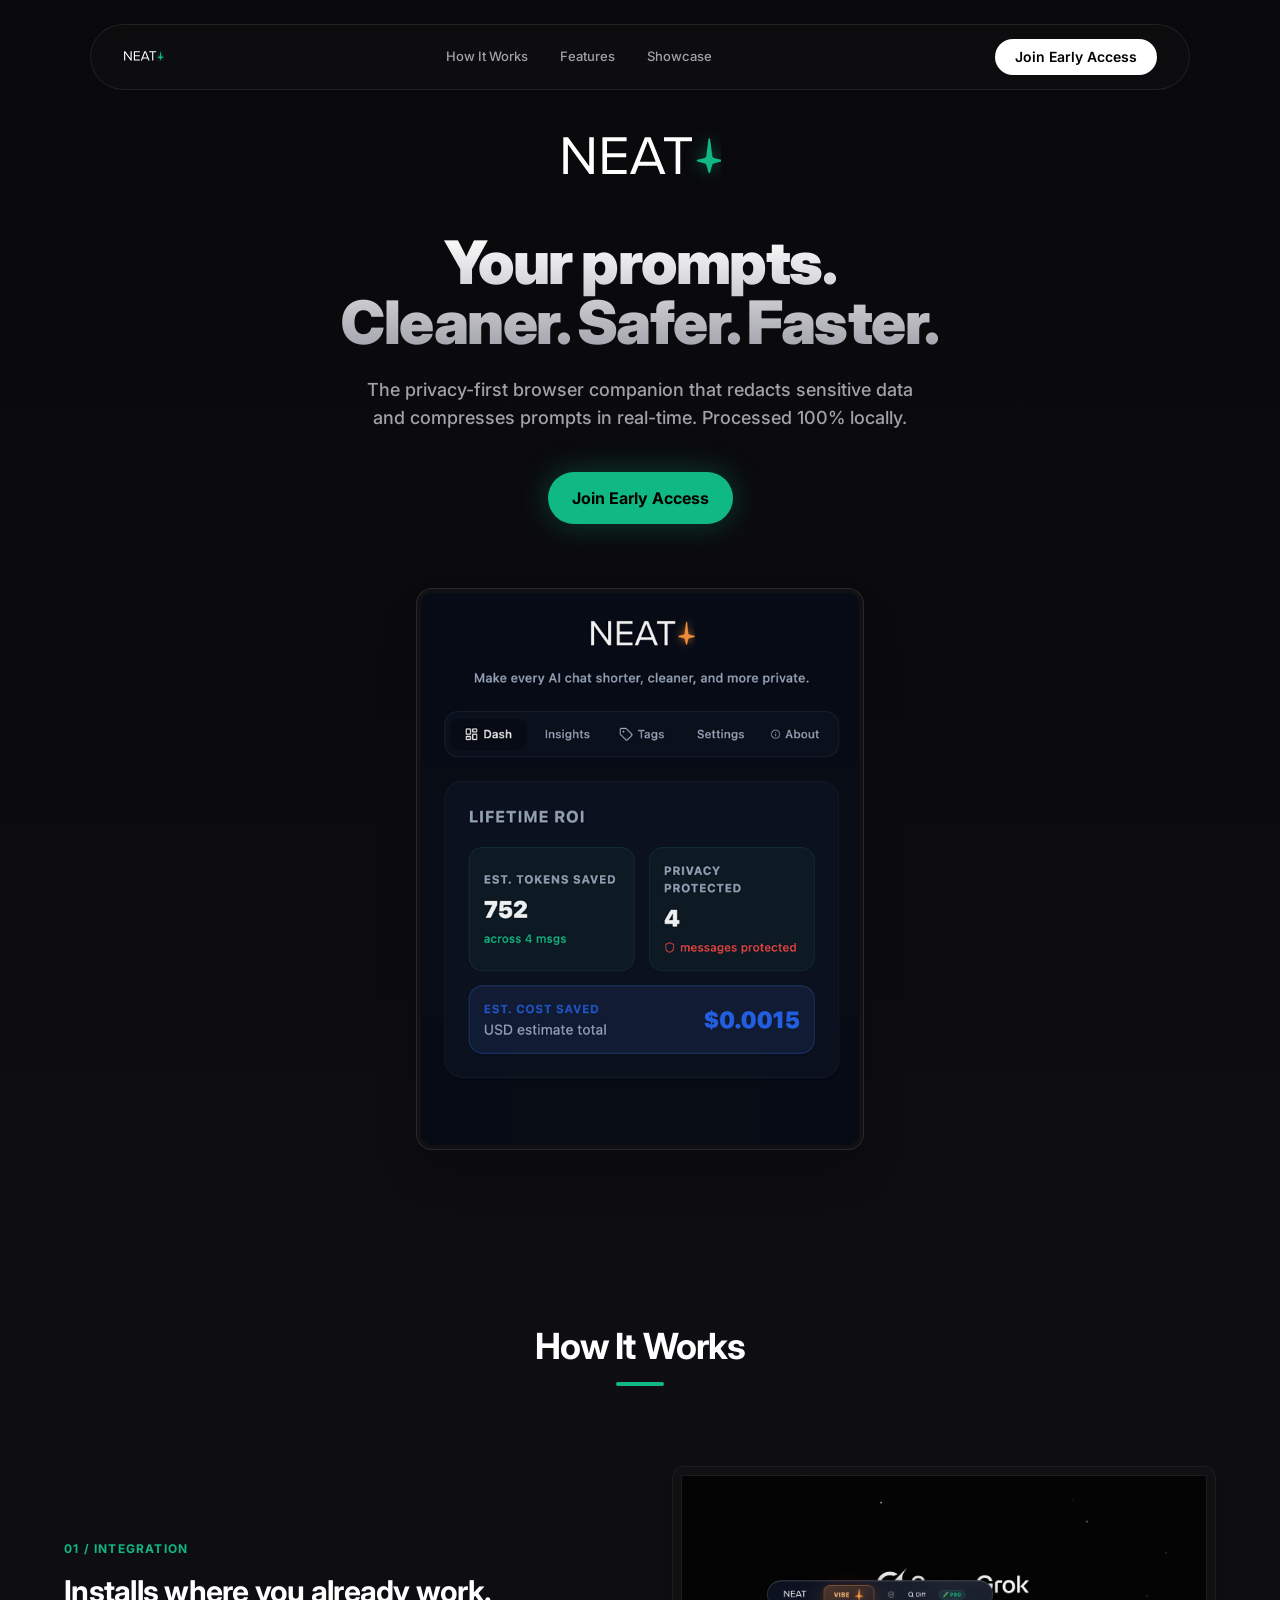
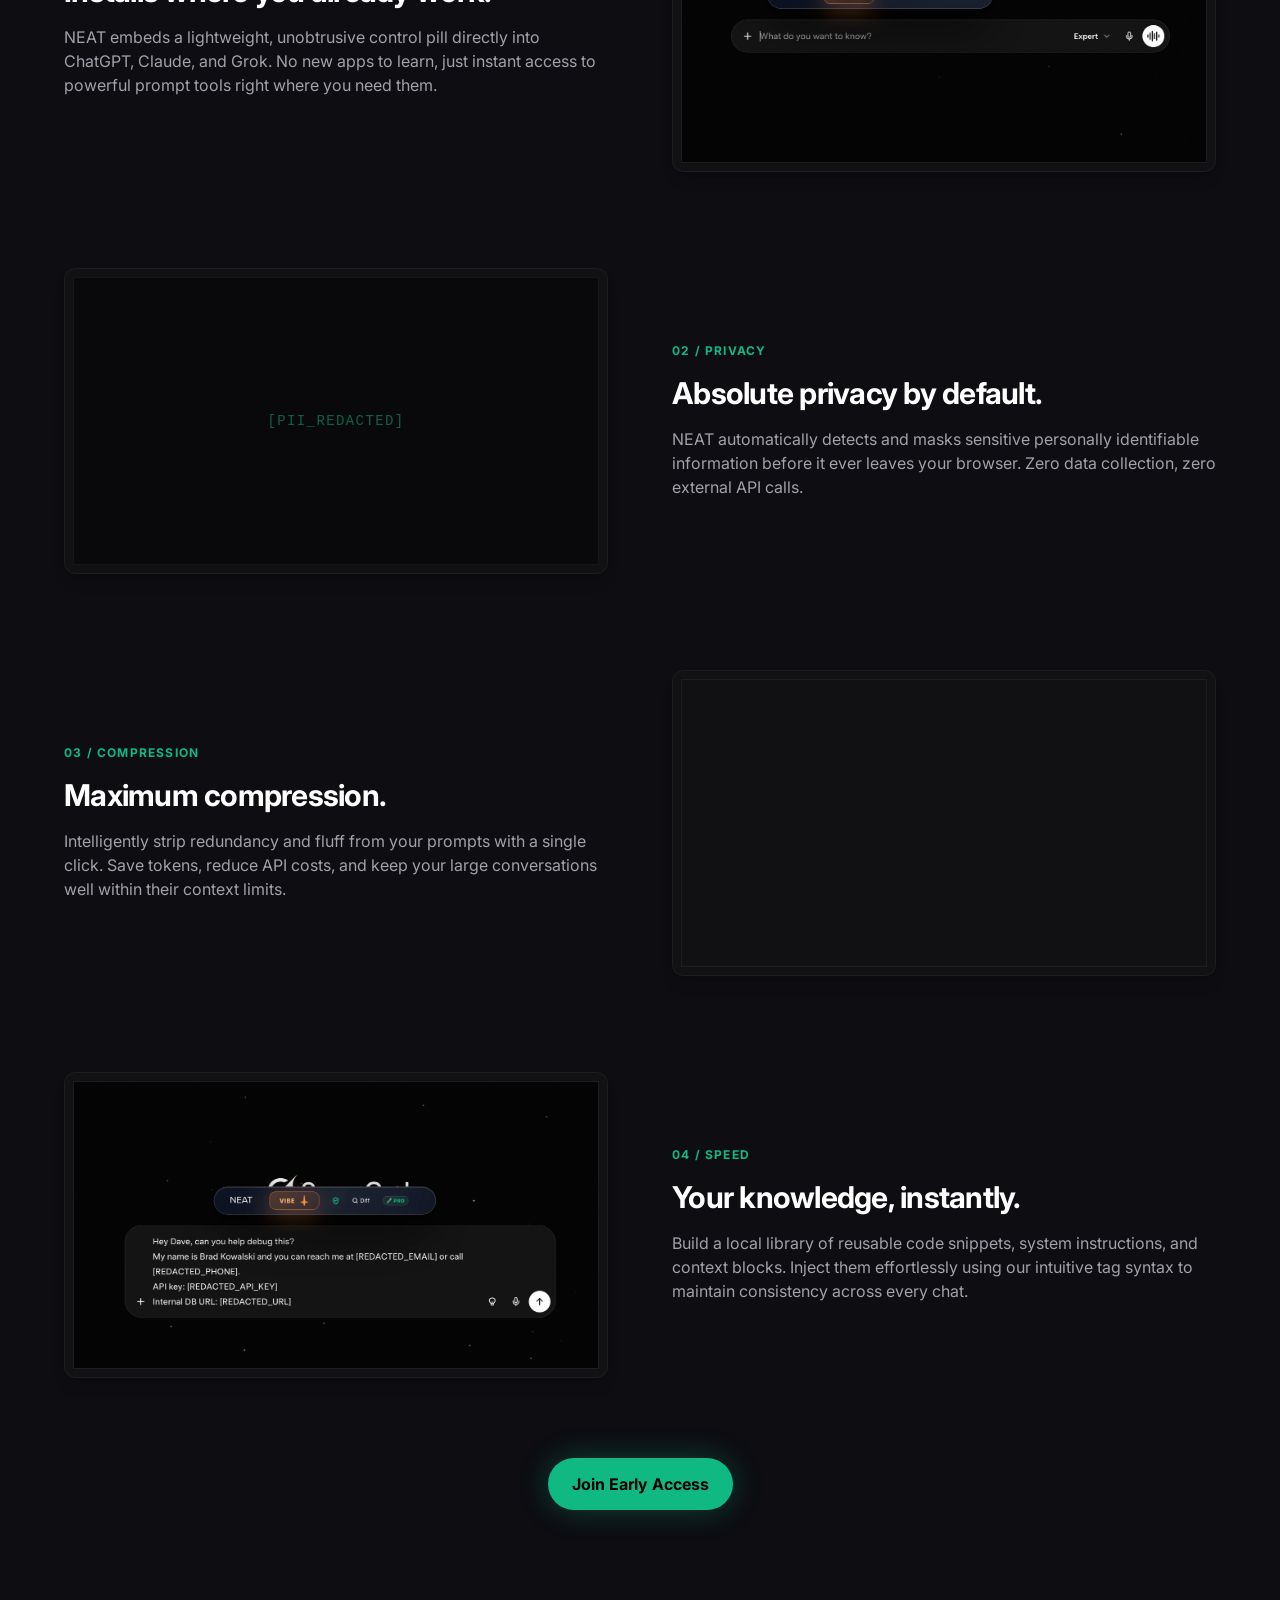
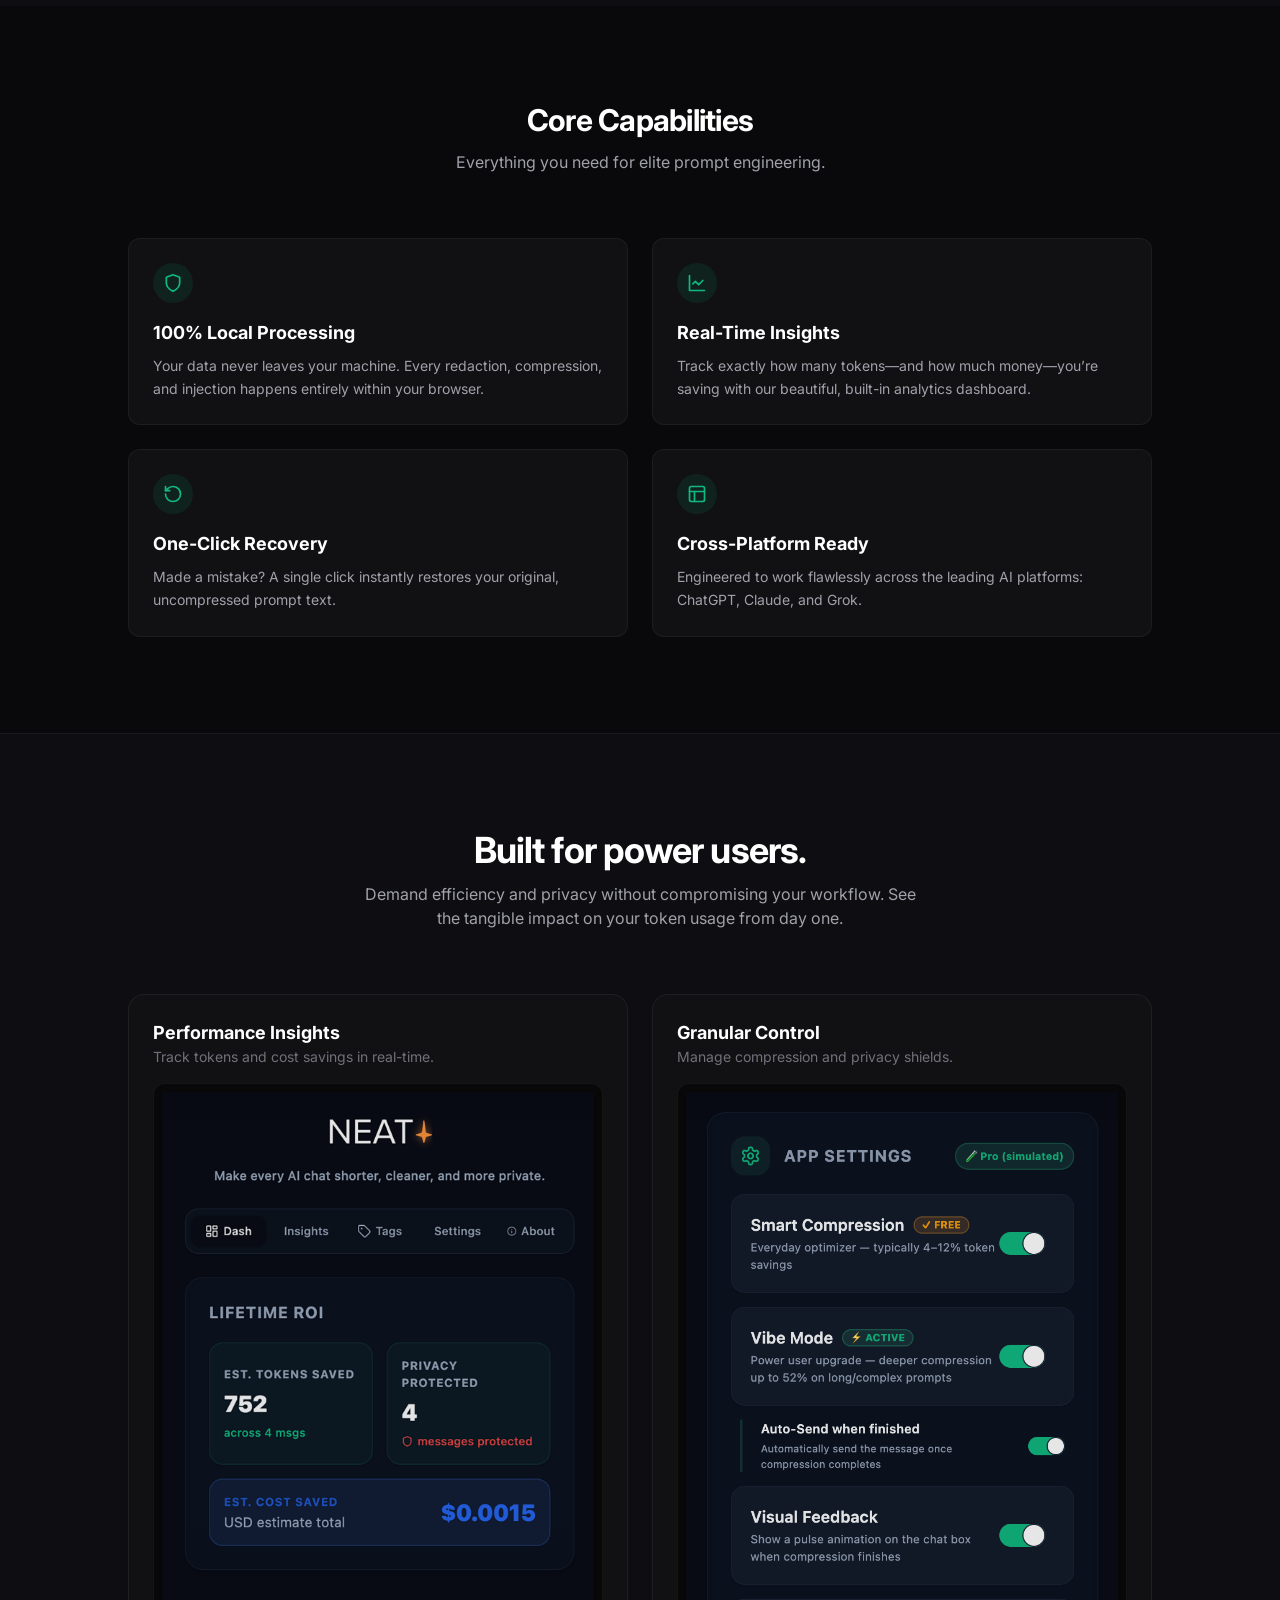
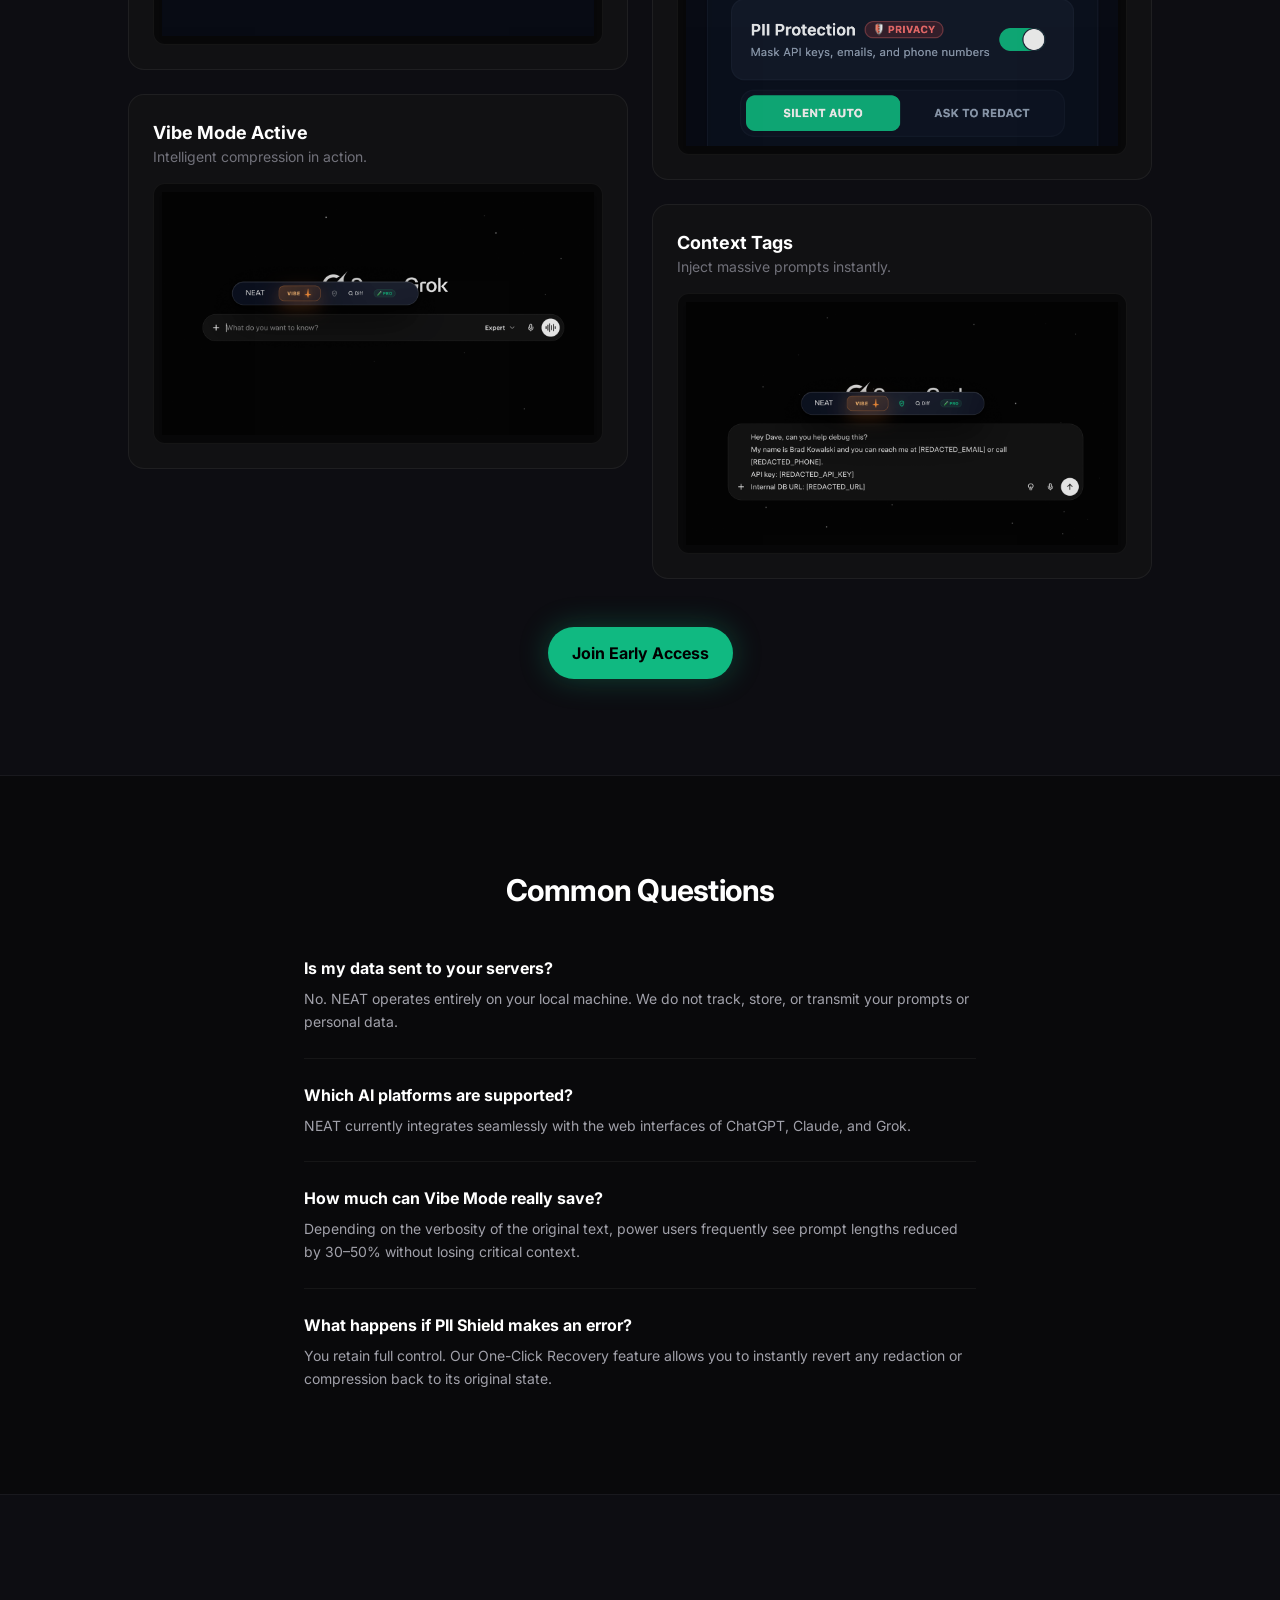
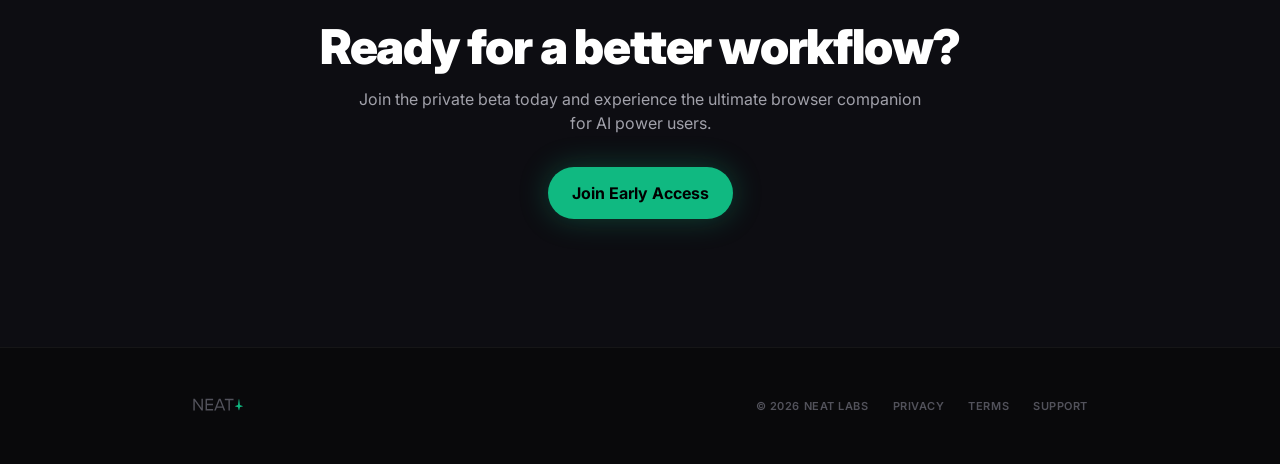
==== commit 7650c53f: "update email form and button text" ====
--- a/index.html
+++ b/index.html
@@ -15,6 +15,16 @@
     <link rel="preconnect" href="https://fonts.gstatic.com" crossorigin>
     <link href="https://fonts.googleapis.com/css2?family=Inter:wght@400;500;600;700;800;900&display=swap" rel="stylesheet">
     
+    <!-- MailerLite Universal -->
+    <script>
+        (function(w,d,e,u,f,l,n){w[f]=w[f]||function(){(w[f].q=w[f].q||[])
+        .push(arguments);},l=d.createElement(e),l.async=1,l.src=u,
+        n=d.getElementsByTagName(e)[0],n.parentNode.insertBefore(l,n);})
+        (window,document,'script','https://assets.mailerlite.com/js/universal.js','ml');
+        ml('account', '2348980');
+    </script>
+    <!-- End MailerLite Universal -->
+    
     <style>
         :root {
             --vibe-teal: #10B981;
@@ -129,7 +139,7 @@
         </div>
 
         <button onclick="openBetaModal()" class="px-5 py-2 bg-white text-black rounded-full text-sm font-semibold hover:bg-emerald-500 hover:text-white transition-colors shadow-sm active:scale-95">
-            Add to Chrome
+            Join Early Access
         </button>
     </nav>
 
@@ -163,13 +173,13 @@
 
             <div class="flex flex-col sm:flex-row items-center justify-center gap-4">
                 <button onclick="openBetaModal()" class="w-full sm:w-auto px-6 py-3.5 bg-emerald-500 text-black rounded-full text-base font-bold button-glow active:scale-95 hover:bg-emerald-400">
-                    Add NEAT to Chrome — Free Private Beta
+                    Join Early Access
                 </button>
             </div>
             
             <!-- Hero Mockup Insert -->
-            <div class="mt-16 relative max-w-3xl mx-auto rounded-2xl overflow-hidden shadow-2xl border border-white/10 p-1 bg-[#111113]">
-                 <img src="assets/screenshot-dash-final-ultimate.png" alt="NEAT Interface" class="w-full rounded-xl sharpen opacity-95 hover:opacity-100 transition-opacity">
+            <div class="mt-16 relative max-w-md mx-auto rounded-2xl overflow-hidden shadow-2xl border border-white/10 p-1 bg-[#111113]">
+                 <img src="assets/hero-dashboard.png" alt="NEAT Dashboard" class="w-full rounded-xl sharpen opacity-95 hover:opacity-100 transition-opacity">
             </div>
         </div>
     </section>
@@ -243,7 +253,7 @@
             
             <div class="mt-20 flex justify-center reveal">
                 <button onclick="openBetaModal()" class="px-6 py-3.5 bg-emerald-500 text-black rounded-full text-base font-bold button-glow active:scale-95 hover:bg-emerald-400">
-                    Add to Chrome
+                    Join Early Access
                 </button>
             </div>
         </div>
@@ -309,7 +319,7 @@
                             <p class="text-sm text-zinc-500">Track tokens and cost savings in real-time.</p>
                         </div>
                         <div class="rounded-xl overflow-hidden border border-white/5 bg-black/50 flex-1 flex items-center justify-center p-2">
-                            <img src="assets/screenshot-dash-final-ultimate.png" alt="Insights Dashboard" class="w-full object-contain sharpen rounded-lg shadow-md opacity-90 group-hover:opacity-100 transition-opacity">
+                            <img src="assets/hero-dashboard.png" alt="Insights Dashboard" class="w-full object-contain sharpen rounded-lg shadow-md opacity-90 group-hover:opacity-100 transition-opacity">
                         </div>
                     </div>
                     
@@ -354,7 +364,7 @@
             
             <div class="mt-12 flex justify-center reveal">
                 <button onclick="openBetaModal()" class="px-6 py-3.5 bg-emerald-500 text-black rounded-full text-base font-bold button-glow active:scale-95 hover:bg-emerald-400">
-                    Add to Chrome
+                    Join Early Access
                 </button>
             </div>
         </div>
@@ -391,7 +401,7 @@
             <h2 class="text-3xl md:text-5xl font-black text-white mb-4 tracking-tight">Ready for a better workflow?</h2>
             <p class="text-sm md:text-base text-zinc-400 mb-8 max-w-xl mx-auto">Join the private beta today and experience the ultimate browser companion for AI power users.</p>
             <button onclick="openBetaModal()" class="w-full md:w-auto px-6 py-3.5 bg-emerald-500 text-black rounded-full text-base font-bold button-glow active:scale-95 hover:bg-emerald-400">
-                Add NEAT to Chrome — Free Private Beta
+                Join Early Access
             </button>
         </div>
     </section>
@@ -414,7 +424,7 @@
             </div>
             <div class="flex gap-6 text-[11px] font-semibold tracking-wider text-zinc-600 uppercase">
                 <span>© 2026 NEAT LABS</span>
-                <a href="#" class="hover:text-zinc-400 transition-colors">Privacy</a>
+                <a href="privacy/index.html" class="hover:text-zinc-400 transition-colors">Privacy</a>
                 <a href="#" class="hover:text-zinc-400 transition-colors">Terms</a>
                 <a href="#" class="hover:text-zinc-400 transition-colors">Support</a>
             </div>
@@ -434,21 +444,7 @@
                 <h3 class="text-xl font-bold text-white mb-2">Private Beta Access</h3>
                 <p class="text-sm text-zinc-400 mb-6 leading-relaxed">Join the waitlist to be among the first to get full access when we launch publicly.</p>
                 
-                <form action="https://buttondown.com/api/emails/embed-subscribe/kademeta" method="post" class="w-full">
-                    <div class="flex flex-col gap-4">
-                        <label for="modal-bd-email" class="sr-only">Enter your email</label>
-                        <input type="email" name="email" id="modal-bd-email" placeholder="you@email.com" required class="w-full bg-black/50 border border-white/10 rounded-full px-4 py-3 text-sm outline-none placeholder:text-zinc-600 text-white focus:border-emerald-500/50 transition-colors">
-                        
-                        <div class="flex items-center gap-3 mt-2">
-                            <input type="submit" value="Join Waitlist" class="flex-1 py-3 bg-emerald-500 text-black rounded-full text-sm font-bold hover:bg-emerald-400 transition-colors cursor-pointer shadow-sm">
-                        </div>
-                        <p class="text-center text-zinc-600 text-[10px] mt-2">
-                            <a href="https://buttondown.com/refer/kademeta" target="_blank" class="hover:text-zinc-400 transition-colors">
-                                Powered by Buttondown
-                            </a>
-                        </p>
-                    </div>
-                </form>
+                <div class="ml-embedded" data-form="TpR0KJ"></div>
             </div>
         </div>
     </div>
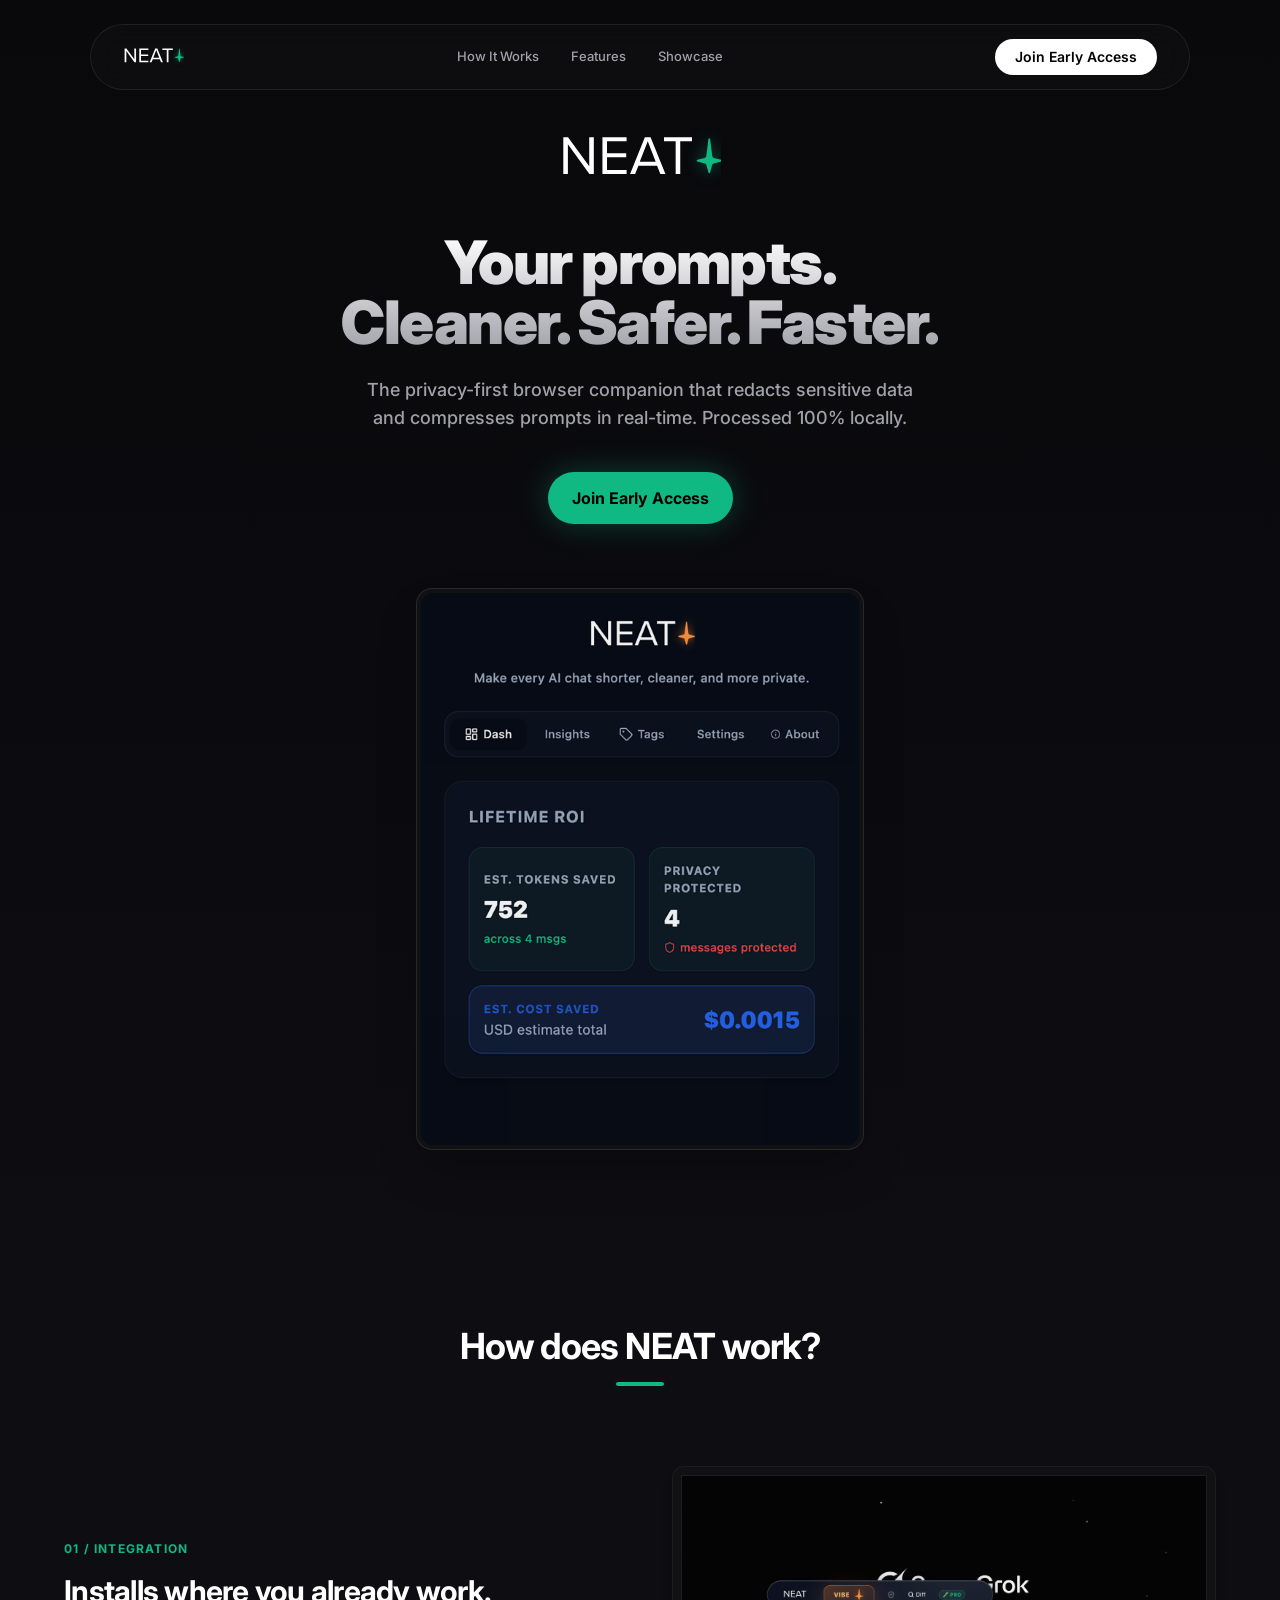
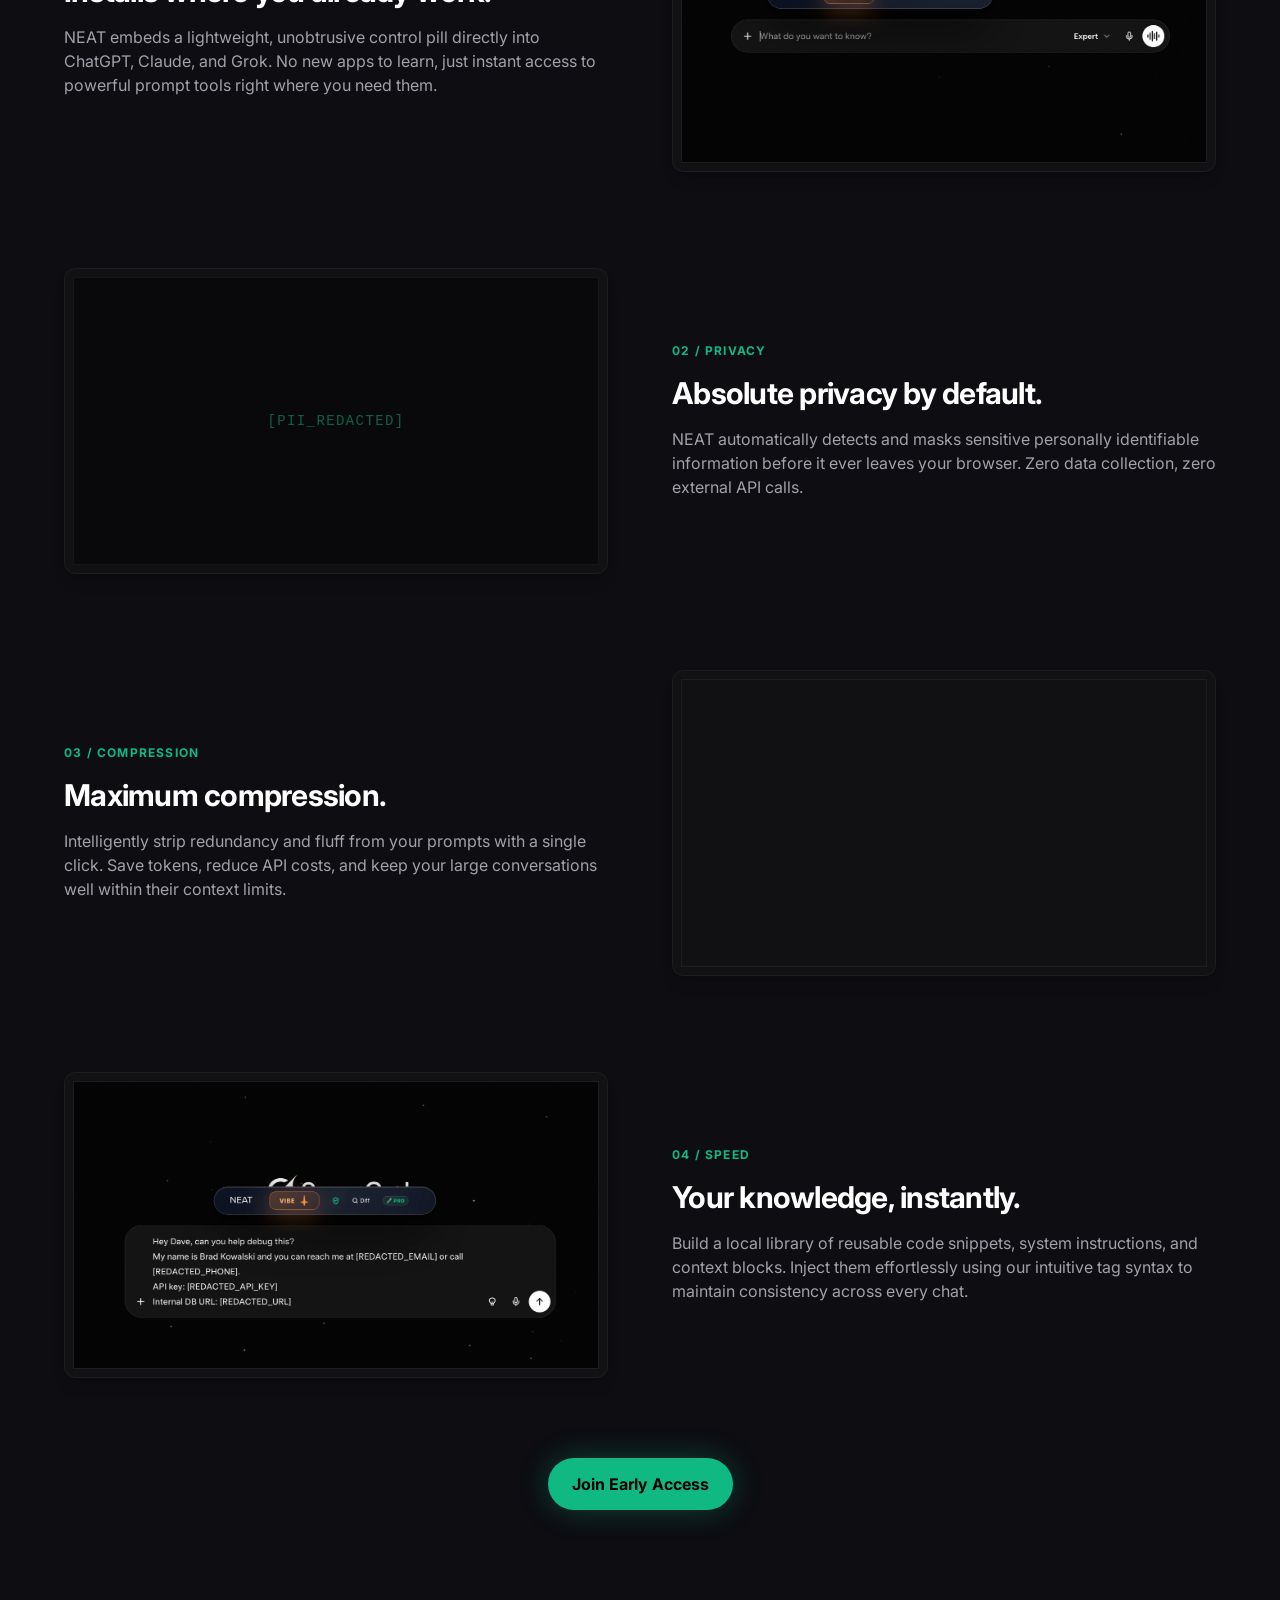
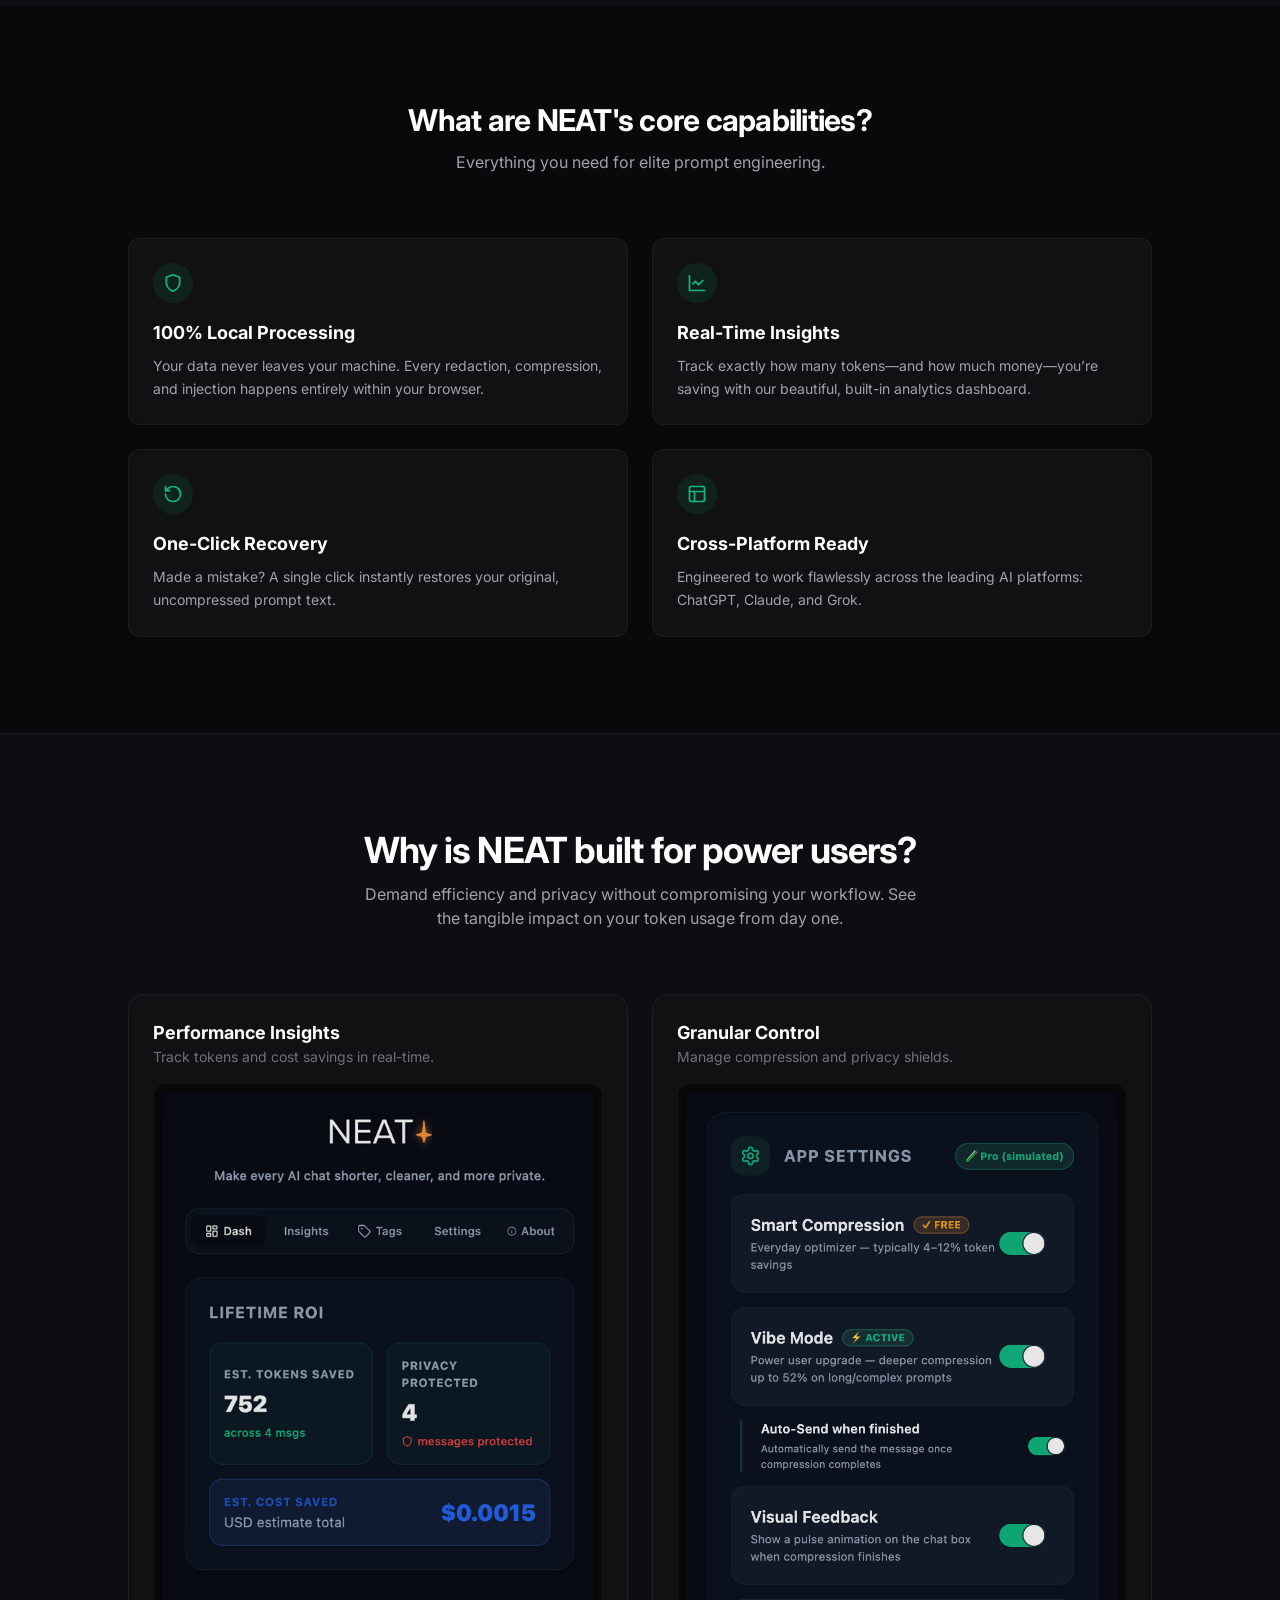
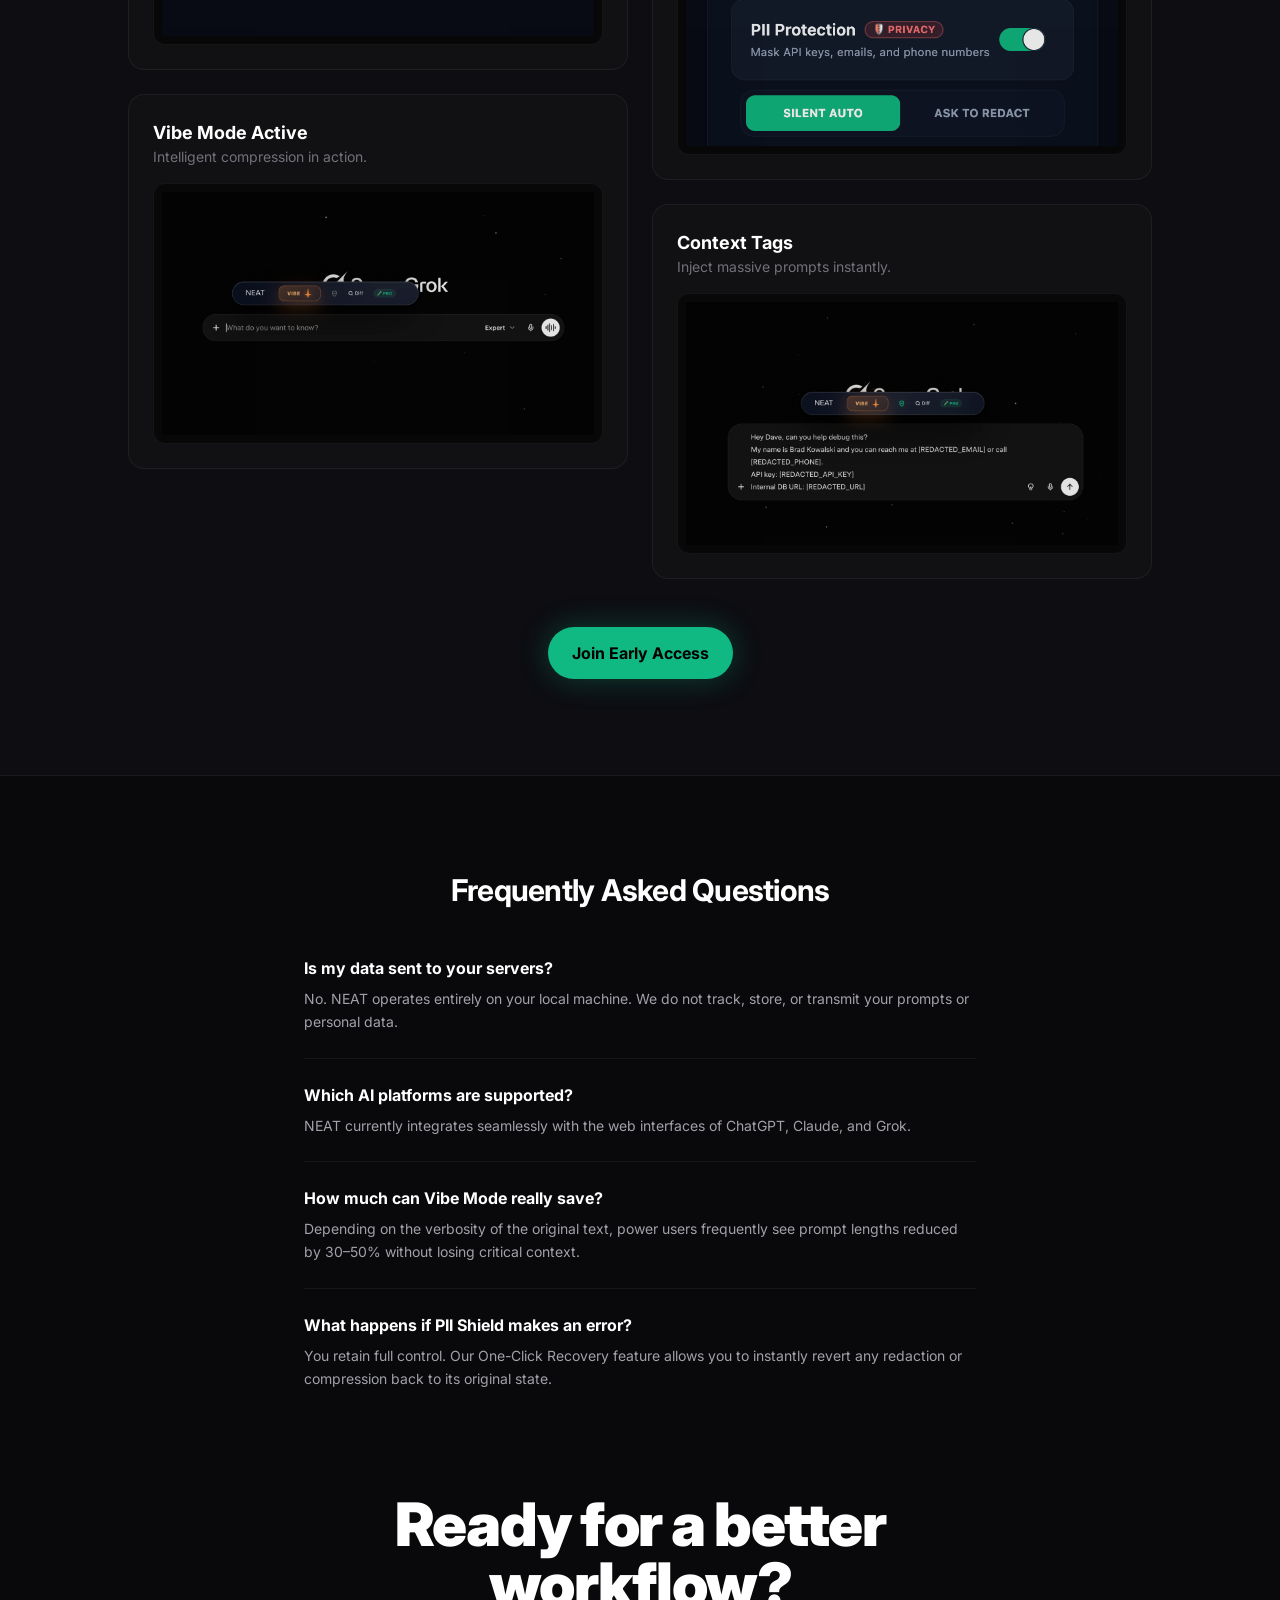
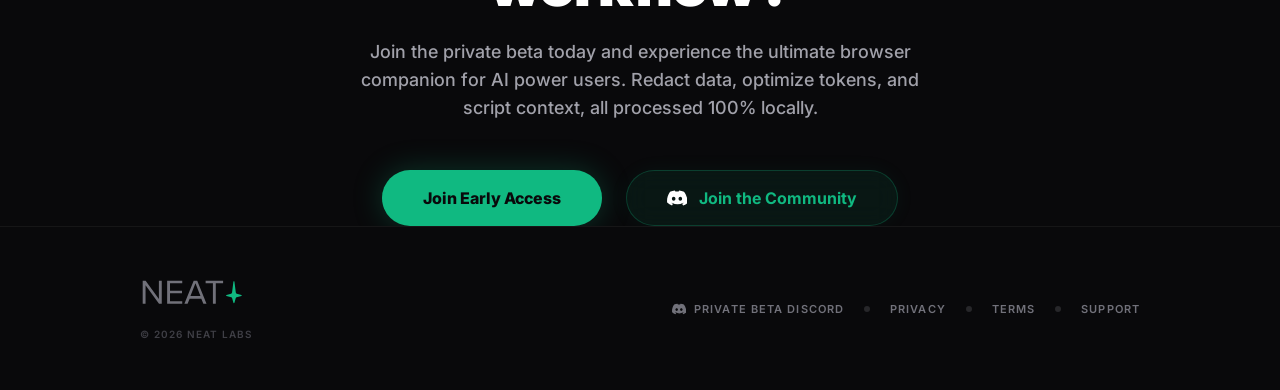
==== commit da63352e: "Setup Google Analytics and GTM" ====
--- a/index.html
+++ b/index.html
@@ -1,11 +1,19 @@
 <!DOCTYPE html>
 <html lang="en" class="scroll-smooth">
 <head>
+    <!-- Google Tag Manager -->
+    <script>(function(w,d,s,l,i){w[l]=w[l]||[];w[l].push({'gtm.start':
+    new Date().getTime(),event:'gtm.js'});var f=d.getElementsByTagName(s)[0],
+    j=d.createElement(s),dl=l!='dataLayer'?'&l='+l:'';j.async=true;j.src=
+    'https://www.googletagmanager.com/gtm.js?id='+i+dl;f.parentNode.insertBefore(j,f);
+    })(window,document,'script','dataLayer','GTM-KDM588NT');</script>
+    <!-- End Google Tag Manager -->
     <script defer src="/_vercel/insights/script.js"></script>
     <meta charset="UTF-8">
     <meta name="viewport" content="width=device-width, initial-scale=1.0">
     <title>NEAT | Your prompts. Cleaner. Safer. Faster.</title>
     <meta name="description" content="The privacy-first browser companion that redacts sensitive data and compresses prompts in real-time. Processed 100% locally.">
+    <link rel="icon" type="image/svg+xml" href="assets/favicon.svg">
     
     <!-- Tailwind CSS -->
     <link rel="stylesheet" href="./style.css">
@@ -25,6 +33,69 @@
     </script>
     <!-- End MailerLite Universal -->
     
+    <!-- Structured Data (Schemas) -->
+    <script type="application/ld+json">
+    {
+      "@context": "https://schema.org",
+      "@type": "SoftwareApplication",
+      "name": "NEAT",
+      "operatingSystem": "Windows, macOS, Linux",
+      "applicationCategory": "BrowserApplication",
+      "offers": {
+        "@type": "Offer",
+        "price": "0",
+        "priceCurrency": "USD"
+      },
+      "description": "The privacy-first browser companion that redacts sensitive data and compresses prompts in real-time. Processed 100% locally.",
+      "featureList": [
+        "100% Local Processing",
+        "Real-Time Insights & Analytics",
+        "One-Click Recovery",
+        "Cross-Platform Ready (ChatGPT, Claude, Grok)"
+      ]
+    }
+    </script>
+    <script type="application/ld+json">
+    {
+      "@context": "https://schema.org",
+      "@type": "FAQPage",
+      "mainEntity": [
+        {
+          "@type": "Question",
+          "name": "Is my data sent to your servers?",
+          "acceptedAnswer": {
+            "@type": "Answer",
+            "text": "No. NEAT operates entirely on your local machine. We do not track, store, or transmit your prompts or personal data."
+          }
+        },
+        {
+          "@type": "Question",
+          "name": "Which AI platforms are supported?",
+          "acceptedAnswer": {
+            "@type": "Answer",
+            "text": "NEAT currently integrates seamlessly with the web interfaces of ChatGPT, Claude, and Grok."
+          }
+        },
+        {
+          "@type": "Question",
+          "name": "How much can Vibe Mode really save?",
+          "acceptedAnswer": {
+            "@type": "Answer",
+            "text": "Depending on the verbosity of the original text, power users frequently see prompt lengths reduced by 30–50% without losing critical context."
+          }
+        },
+        {
+          "@type": "Question",
+          "name": "What happens if PII Shield makes an error?",
+          "acceptedAnswer": {
+            "@type": "Answer",
+            "text": "You retain full control. Our One-Click Recovery feature allows you to instantly revert any redaction or compression back to its original state."
+          }
+        }
+      ]
+    }
+    </script>
+    
     <style>
         :root {
             --vibe-teal: #10B981;
@@ -111,16 +182,197 @@
         .bento-card:hover {
             border-color: rgba(16, 185, 129, 0.2);
         }
+
+        /* Bulletproof premium button overrides for static page viewing */
+        .neat-cta-btn-container {
+            display: flex !important;
+            flex-direction: column !important;
+            align-items: center !important;
+            justify-content: center !important;
+            gap: 20px !important; /* reliable gap between buttons */
+            width: 100% !important;
+            max-width: 450px !important;
+            margin-left: auto !important;
+            margin-right: auto !important;
+        }
+
+        @media (min-width: 640px) {
+            .neat-cta-btn-container {
+                flex-direction: row !important;
+                max-width: none !important;
+                gap: 24px !important; /* clean spacing, no touching! */
+            }
+        }
+
+        .neat-cta-btn-primary {
+            display: inline-flex !important;
+            align-items: center !important;
+            justify-content: center !important;
+            height: 56px !important;
+            padding-left: 40px !important;
+            padding-right: 40px !important;
+            background-color: #10B981 !important;
+            color: #09090b !important;
+            border-radius: 9999px !important;
+            font-size: 16px !important;
+            font-weight: 800 !important;
+            transition: all 0.3s cubic-bezier(0.4, 0, 0.2, 1) !important;
+            box-shadow: 0 0 30px rgba(16, 185, 129, 0.25) !important;
+            border: 1px solid transparent !important;
+            text-decoration: none !important;
+            cursor: pointer !important;
+            white-space: nowrap !important;
+        }
+
+        .neat-cta-btn-primary:hover {
+            background-color: #34d399 !important;
+            transform: translateY(-2px) !important;
+            box-shadow: 0 0 45px rgba(16, 185, 129, 0.45) !important;
+        }
+
+        .neat-cta-btn-primary:active {
+            transform: scale(0.95) translateY(0) !important;
+        }
+
+        .neat-cta-btn-secondary {
+            display: inline-flex !important;
+            align-items: center !important;
+            justify-content: center !important;
+            height: 56px !important;
+            padding-left: 40px !important;
+            padding-right: 40px !important;
+            background: rgba(16, 185, 129, 0.08) !important;
+            color: #10B981 !important;
+            border-radius: 9999px !important;
+            font-size: 16px !important;
+            font-weight: 700 !important;
+            border: 1px solid rgba(16, 185, 129, 0.25) !important;
+            backdrop-filter: blur(12px) !important;
+            -webkit-backdrop-filter: blur(12px) !important;
+            transition: all 0.3s cubic-bezier(0.4, 0, 0.2, 1) !important;
+            box-shadow: 0 0 20px rgba(16, 185, 129, 0.06) !important;
+            text-decoration: none !important;
+            cursor: pointer !important;
+            gap: 12px !important;
+            white-space: nowrap !important;
+        }
+
+        .neat-cta-btn-secondary:hover {
+            background: rgba(16, 185, 129, 0.16) !important;
+            color: #34d399 !important;
+            border-color: rgba(16, 185, 129, 0.45) !important;
+            transform: translateY(-2px) !important;
+            box-shadow: 0 0 35px rgba(16, 185, 129, 0.18) !important;
+        }
+
+        .neat-cta-btn-secondary:active {
+            transform: scale(0.95) translateY(0) !important;
+        }
+
+        /* Bulletproof premium footer styling overrides */
+        .neat-footer-container {
+            display: flex !important;
+            flex-direction: column !important;
+            align-items: center !important;
+            justify-content: space-between !important;
+            gap: 24px !important;
+            width: 100% !important;
+            max-width: 1000px !important;
+            margin-left: auto !important;
+            margin-right: auto !important;
+        }
+
+        @media (min-width: 768px) {
+            .neat-footer-container {
+                flex-direction: row !important;
+                align-items: center !important;
+                gap: 0px !important;
+            }
+        }
+
+        .neat-footer-logo-block {
+            display: flex !important;
+            flex-direction: column !important;
+            align-items: center !important;
+            gap: 12px !important;
+        }
+
+        @media (min-width: 768px) {
+            .neat-footer-logo-block {
+                align-items: flex-start !important;
+            }
+        }
+
+        .neat-footer-logo {
+            height: 40px !important; /* exactly 2x original h-5 */
+            width: auto !important;
+            color: #71717a !important; /* zinc-500 */
+            transition: color 0.3s ease !important;
+        }
+
+        .neat-footer-logo:hover {
+            color: #ffffff !important;
+        }
+
+        .neat-footer-copyright {
+            font-size: 10px !important;
+            letter-spacing: 0.1em !important;
+            font-weight: 600 !important;
+            text-transform: uppercase !important;
+            color: #3f3f46 !important; /* zinc-600 */
+        }
+
+        .neat-footer-links {
+            display: flex !important;
+            flex-wrap: wrap !important;
+            align-items: center !important;
+            justify-content: center !important;
+            gap: 20px !important;
+            font-size: 11px !important;
+            font-weight: 600 !important;
+            letter-spacing: 0.1em !important;
+            text-transform: uppercase !important;
+        }
+
+        .neat-footer-link-item {
+            color: #71717a !important; /* zinc-500 */
+            transition: color 0.3s ease !important;
+            text-decoration: none !important;
+            display: inline-flex !important;
+            align-items: center !important;
+            gap: 8px !important;
+        }
+
+        .neat-footer-link-item:hover {
+            color: #10B981 !important; /* brand teal on hover! */
+        }
+
+        .neat-footer-dot {
+            width: 6px !important;
+            height: 6px !important;
+            background-color: #27272a !important; /* zinc-800 */
+            border-radius: 9999px !important;
+            display: none !important;
+        }
+
+        @media (min-width: 640px) {
+            .neat-footer-dot {
+                display: inline-block !important;
+            }
+        }
     </style>
-</head>
 <body class="selection:bg-emerald-500/30 selection:text-white">
+    <!-- Google Tag Manager (noscript) -->
+    <noscript><iframe src="https://www.googletagmanager.com/ns.html?id=GTM-KDM588NT"
+    height="0" width="0" style="display:none;visibility:hidden"></iframe></noscript>
+    <!-- End Google Tag Manager (noscript) -->
 
     <!-- Navigation -->
     <nav class="fixed top-0 left-0 right-0 z-[100] flex items-center justify-between px-8 py-3.5 glass border-b border-white/5 max-w-[1100px] mt-6 mx-auto rounded-full w-[95%]">
         <div class="flex items-center">
             <!-- Simple clean logo text for the nav to keep it subtle, full logo is in hero -->
             <span class="text-white font-bold tracking-widest uppercase text-sm flex items-center gap-2">
-                <svg xmlns="http://www.w3.org/2000/svg" viewBox="0 0 212.142 83.375" class="h-4">
+                <svg xmlns="http://www.w3.org/2000/svg" viewBox="0 0 212.142 83.375" style="height: 24px !important; width: auto !important; display: block !important;">
                     <path d="M196.906,14.221l2.8,22.344c.142,1.132.955,2.066,2.056,2.362l9.559,2.574c1.095.295,1.095,1.848,0,2.142l-9.82,2.644c-.966.26-1.721,1.015-1.981,1.981l-2.644,9.82c-.295,1.095-1.848,1.095-2.142,0l-2.644-9.82c-.26-.966-1.015-1.721-1.981-1.981l-9.82-2.644c-1.095-.295-1.095-1.848,0-2.142l9.559-2.574c1.102-.297,1.914-1.23,2.056-2.362l2.8-22.344c.162-1.295,2.039-1.295,2.201,0Z" fill="#10B981" class="star-glow"/>
                     <g fill="currentColor">
                         <path d="M11.593,21.236v38.739h-5.976V11.947h6.12l27.65,37.947V11.947h5.977v48.028h-5.76L11.593,21.236Z" />
@@ -188,7 +440,7 @@
     <section id="how" class="py-24 bg-[#0d0d12] px-6">
         <div class="container mx-auto max-w-6xl">
             <div class="text-center mb-20 reveal">
-                <h2 class="text-3xl md:text-4xl font-bold text-white mb-4 tracking-tight">How It Works</h2>
+                <h2 class="text-3xl md:text-4xl font-bold text-white mb-4 tracking-tight">How does NEAT work?</h2>
                 <div class="h-1 w-12 bg-emerald-500 mx-auto rounded-full"></div>
             </div>
 
@@ -263,7 +515,7 @@
     <section id="features" class="py-24 bg-[#09090b] px-6">
         <div class="container mx-auto max-w-5xl">
             <div class="text-center mb-16 reveal">
-                <h2 class="text-3xl font-bold tracking-tight text-white mb-3">Core Capabilities</h2>
+                <h2 class="text-3xl font-bold tracking-tight text-white mb-3">What are NEAT's core capabilities?</h2>
                 <p class="text-zinc-400 text-sm md:text-base">Everything you need for elite prompt engineering.</p>
             </div>
             
@@ -304,7 +556,7 @@
     <section id="showcase" class="py-24 bg-[#0d0d12] px-6 border-y border-white/5">
         <div class="container mx-auto max-w-5xl reveal">
             <div class="text-center mb-16">
-                <h2 class="text-3xl md:text-4xl font-bold tracking-tight text-white mb-3">Built for power users.</h2>
+                <h2 class="text-3xl md:text-4xl font-bold tracking-tight text-white mb-3">Why is NEAT built for power users?</h2>
                 <p class="text-sm md:text-base text-zinc-400 max-w-xl mx-auto">Demand efficiency and privacy without compromising your workflow. See the tangible impact on your token usage from day one.</p>
             </div>
             
@@ -371,46 +623,74 @@
     </section>
 
     <!-- FAQ Section -->
-    <section id="faq" class="py-24 bg-[#09090b] px-6">
+    <section id="faq" class="py-24 bg-[#09090b] px-6" itemscope itemtype="https://schema.org/FAQPage">
         <div class="container mx-auto max-w-2xl">
-            <h2 class="text-2xl md:text-3xl font-bold text-white mb-12 text-center tracking-tight">Common Questions</h2>
+            <h2 class="text-2xl md:text-3xl font-bold text-white mb-12 text-center tracking-tight">Frequently Asked Questions</h2>
             <div class="space-y-6">
-                <div class="reveal border-b border-white/5 pb-6">
-                    <h4 class="text-base font-bold text-white mb-2">Is my data sent to your servers?</h4>
-                    <p class="text-sm text-zinc-400 leading-relaxed">No. NEAT operates entirely on your local machine. We do not track, store, or transmit your prompts or personal data.</p>
-                </div>
-                <div class="reveal border-b border-white/5 pb-6">
-                    <h4 class="text-base font-bold text-white mb-2">Which AI platforms are supported?</h4>
-                    <p class="text-sm text-zinc-400 leading-relaxed">NEAT currently integrates seamlessly with the web interfaces of ChatGPT, Claude, and Grok.</p>
-                </div>
-                <div class="reveal border-b border-white/5 pb-6">
-                    <h4 class="text-base font-bold text-white mb-2">How much can Vibe Mode really save?</h4>
-                    <p class="text-sm text-zinc-400 leading-relaxed">Depending on the verbosity of the original text, power users frequently see prompt lengths reduced by 30–50% without losing critical context.</p>
-                </div>
-                <div class="reveal pb-2">
-                    <h4 class="text-base font-bold text-white mb-2">What happens if PII Shield makes an error?</h4>
-                    <p class="text-sm text-zinc-400 leading-relaxed">You retain full control. Our One-Click Recovery feature allows you to instantly revert any redaction or compression back to its original state.</p>
+                <div class="reveal border-b border-white/5 pb-6" itemprop="mainEntity" itemscope itemtype="https://schema.org/Question">
+                    <h4 class="text-base font-bold text-white mb-2" itemprop="name">Is my data sent to your servers?</h4>
+                    <div itemprop="acceptedAnswer" itemscope itemtype="https://schema.org/Answer">
+                        <p class="text-sm text-zinc-400 leading-relaxed" itemprop="text">No. NEAT operates entirely on your local machine. We do not track, store, or transmit your prompts or personal data.</p>
+                    </div>
+                </div>
+                <div class="reveal border-b border-white/5 pb-6" itemprop="mainEntity" itemscope itemtype="https://schema.org/Question">
+                    <h4 class="text-base font-bold text-white mb-2" itemprop="name">Which AI platforms are supported?</h4>
+                    <div itemprop="acceptedAnswer" itemscope itemtype="https://schema.org/Answer">
+                        <p class="text-sm text-zinc-400 leading-relaxed" itemprop="text">NEAT currently integrates seamlessly with the web interfaces of ChatGPT, Claude, and Grok.</p>
+                    </div>
+                </div>
+                <div class="reveal border-b border-white/5 pb-6" itemprop="mainEntity" itemscope itemtype="https://schema.org/Question">
+                    <h4 class="text-base font-bold text-white mb-2" itemprop="name">How much can Vibe Mode really save?</h4>
+                    <div itemprop="acceptedAnswer" itemscope itemtype="https://schema.org/Answer">
+                        <p class="text-sm text-zinc-400 leading-relaxed" itemprop="text">Depending on the verbosity of the original text, power users frequently see prompt lengths reduced by 30–50% without losing critical context.</p>
+                    </div>
+                </div>
+                <div class="reveal pb-2" itemprop="mainEntity" itemscope itemtype="https://schema.org/Question">
+                    <h4 class="text-base font-bold text-white mb-2" itemprop="name">What happens if PII Shield makes an error?</h4>
+                    <div itemprop="acceptedAnswer" itemscope itemtype="https://schema.org/Answer">
+                        <p class="text-sm text-zinc-400 leading-relaxed" itemprop="text">You retain full control. Our One-Click Recovery feature allows you to instantly revert any redaction or compression back to its original state.</p>
+                    </div>
                 </div>
             </div>
         </div>
     </section>
 
     <!-- Final CTA Section -->
-    <section class="py-32 bg-[#0d0d12] text-center relative overflow-hidden px-6 border-t border-white/5">
-        <div class="container mx-auto relative z-10 reveal active">
-            <h2 class="text-3xl md:text-5xl font-black text-white mb-4 tracking-tight">Ready for a better workflow?</h2>
-            <p class="text-sm md:text-base text-zinc-400 mb-8 max-w-xl mx-auto">Join the private beta today and experience the ultimate browser companion for AI power users.</p>
-            <button onclick="openBetaModal()" class="w-full md:w-auto px-6 py-3.5 bg-emerald-500 text-black rounded-full text-base font-bold button-glow active:scale-95 hover:bg-emerald-400">
-                Join Early Access
-            </button>
+    <section class="py-36 bg-[#09090b] relative overflow-hidden px-6">
+        <!-- Multi-Layered Premium Brand Glows -->
+        <div class="absolute top-1/2 left-1/2 -translate-x-1/2 -translate-y-1/2 w-[800px] h-[400px] bg-emerald-500/[0.08] rounded-full blur-[140px] pointer-events-none"></div>
+        <div class="absolute top-1/2 left-1/2 -translate-x-1/2 -translate-y-1/2 w-[450px] h-[225px] bg-emerald-400/[0.04] rounded-full blur-[100px] pointer-events-none"></div>
+
+        <div class="container mx-auto max-w-4xl relative z-10 reveal active text-center">
+            <h2 class="text-4xl md:text-6xl font-black tracking-tight text-white mb-6 leading-tight max-w-2xl mx-auto">
+                Ready for a better workflow?
+            </h2>
+            <p class="text-base md:text-lg text-zinc-400 mb-12 max-w-xl mx-auto leading-relaxed font-medium">
+                Join the private beta today and experience the ultimate browser companion for AI power users. Redact data, optimize tokens, and script context, all processed 100% locally.
+            </p>
+
+            <!-- Spacing, Alignment, Button Sizing, & Hierarchy -->
+            <div class="neat-cta-btn-container">
+                <!-- Primary CTA -->
+                <button onclick="openBetaModal()" class="neat-cta-btn-primary">
+                    Join Early Access
+                </button>
+                <!-- Secondary CTA: Premium Brand Teal Glassmorphism -->
+                <a href="https://discord.gg/eGRb3dXtmG" target="_blank" rel="noopener noreferrer" class="group neat-cta-btn-secondary">
+                    <svg style="width: 20px !important; height: 20px !important; fill: #ffffff !important; transition: transform 0.3s;" class="group-hover:scale-110" viewBox="0 0 127.14 96.36" xmlns="http://www.w3.org/2000/svg">
+                        <path d="M107.7,8.07A105.15,105.15,0,0,0,77.26,0a77.19,77.19,0,0,0-3.3,6.83A96.67,96.67,0,0,0,53.22,6.83,77.19,77.19,0,0,0,49.88,0,105.15,105.15,0,0,0,19.44,8.07C3.66,31.58-1.86,54.65,1,77.53A105.73,105.73,0,0,0,32,96.36a77.7,77.7,0,0,0,6.63-10.85,68.43,68.43,0,0,1-10.4-5c.87-.64,1.71-1.32,2.51-2a75.52,75.52,0,0,0,72.72,0c.8,0.68,1.64,1.36,2.51,2a68.43,68.43,0,0,1-10.4,5,77.7,77.7,0,0,0,6.63,10.85,105.73,105.73,0,0,0,31-18.83C129.07,48.74,122.58,25.92,107.7,8.07ZM42.45,65.69C36.18,65.69,31,60,31,53S36.18,40.36,42.45,40.36,53.83,46,53.83,53,48.72,65.69,42.45,65.69Zm42.24,0C78.41,65.69,73.24,60,73.24,53S78.41,40.36,84.69,40.36,96.07,46,96.07,53,91,65.69,84.69,65.69Z"/>
+                    </svg>
+                    <span>Join the Community</span>
+                </a>
+            </div>
         </div>
     </section>
 
     <!-- Footer -->
     <footer class="py-12 bg-[#09090b] border-t border-white/5 px-6">
-        <div class="container mx-auto flex flex-col md:flex-row items-center justify-between gap-6 max-w-4xl">
-            <div class="flex items-center">
-                <svg id="neat-logo-full-footer" xmlns="http://www.w3.org/2000/svg" viewBox="0 0 212.142 83.375" class="h-5 text-zinc-600">
+        <div class="neat-footer-container">
+            <div class="neat-footer-logo-block">
+                <svg id="neat-logo-full-footer" xmlns="http://www.w3.org/2000/svg" viewBox="0 0 212.142 83.375" class="neat-footer-logo">
                     <g id="neat-logo-elements-footer">
                         <path d="M196.906,14.221l2.8,22.344c.142,1.132.955,2.066,2.056,2.362l9.559,2.574c1.095.295,1.095,1.848,0,2.142l-9.82,2.644c-.966.26-1.721,1.015-1.981,1.981l-2.644,9.82c-.295,1.095-1.848,1.095-2.142,0l-2.644-9.82c-.26-.966-1.015-1.721-1.981-1.981l-9.82-2.644c-1.095-.295-1.095-1.848,0-2.142l9.559-2.574c1.102-.297,1.914-1.23,2.056-2.362l2.8-22.344c.162-1.295,2.039-1.295,2.201,0Z" fill="#10B981" />
                         <g fill="currentColor">
@@ -421,12 +701,21 @@
                         </g>
                     </g>
                 </svg>
-            </div>
-            <div class="flex gap-6 text-[11px] font-semibold tracking-wider text-zinc-600 uppercase">
-                <span>© 2026 NEAT LABS</span>
-                <a href="privacy/index.html" class="hover:text-zinc-400 transition-colors">Privacy</a>
-                <a href="#" class="hover:text-zinc-400 transition-colors">Terms</a>
-                <a href="#" class="hover:text-zinc-400 transition-colors">Support</a>
+                <span class="neat-footer-copyright">© 2026 NEAT LABS</span>
+            </div>
+            <div class="neat-footer-links">
+                <a href="https://discord.gg/eGRb3dXtmG" target="_blank" rel="noopener noreferrer" class="neat-footer-link-item">
+                    <svg style="width: 14px !important; height: 14px !important; fill: currentColor !important; display: inline-block !important; vertical-align: middle !important;" viewBox="0 0 127.14 96.36" xmlns="http://www.w3.org/2000/svg">
+                        <path d="M107.7,8.07A105.15,105.15,0,0,0,77.26,0a77.19,77.19,0,0,0-3.3,6.83A96.67,96.67,0,0,0,53.22,6.83,77.19,77.19,0,0,0,49.88,0,105.15,105.15,0,0,0,19.44,8.07C3.66,31.58-1.86,54.65,1,77.53A105.73,105.73,0,0,0,32,96.36a77.7,77.7,0,0,0,6.63-10.85,68.43,68.43,0,0,1-10.4-5c.87-.64,1.71-1.32,2.51-2a75.52,75.52,0,0,0,72.72,0c.8,0.68,1.64,1.36,2.51,2a68.43,68.43,0,0,1-10.4,5,77.7,77.7,0,0,0,6.63,10.85,105.73,105.73,0,0,0,31-18.83C129.07,48.74,122.58,25.92,107.7,8.07ZM42.45,65.69C36.18,65.69,31,60,31,53S36.18,40.36,42.45,40.36,53.83,46,53.83,53,48.72,65.69,42.45,65.69Zm42.24,0C78.41,65.69,73.24,60,73.24,53S78.41,40.36,84.69,40.36,96.07,46,96.07,53,91,65.69,84.69,65.69Z"/>
+                    </svg>
+                    <span>Private Beta Discord</span>
+                </a>
+                <span class="neat-footer-dot"></span>
+                <a href="privacy/index.html" class="neat-footer-link-item">Privacy</a>
+                <span class="neat-footer-dot"></span>
+                <a href="#" class="neat-footer-link-item">Terms</a>
+                <span class="neat-footer-dot"></span>
+                <a href="#" class="neat-footer-link-item">Support</a>
             </div>
         </div>
     </footer>
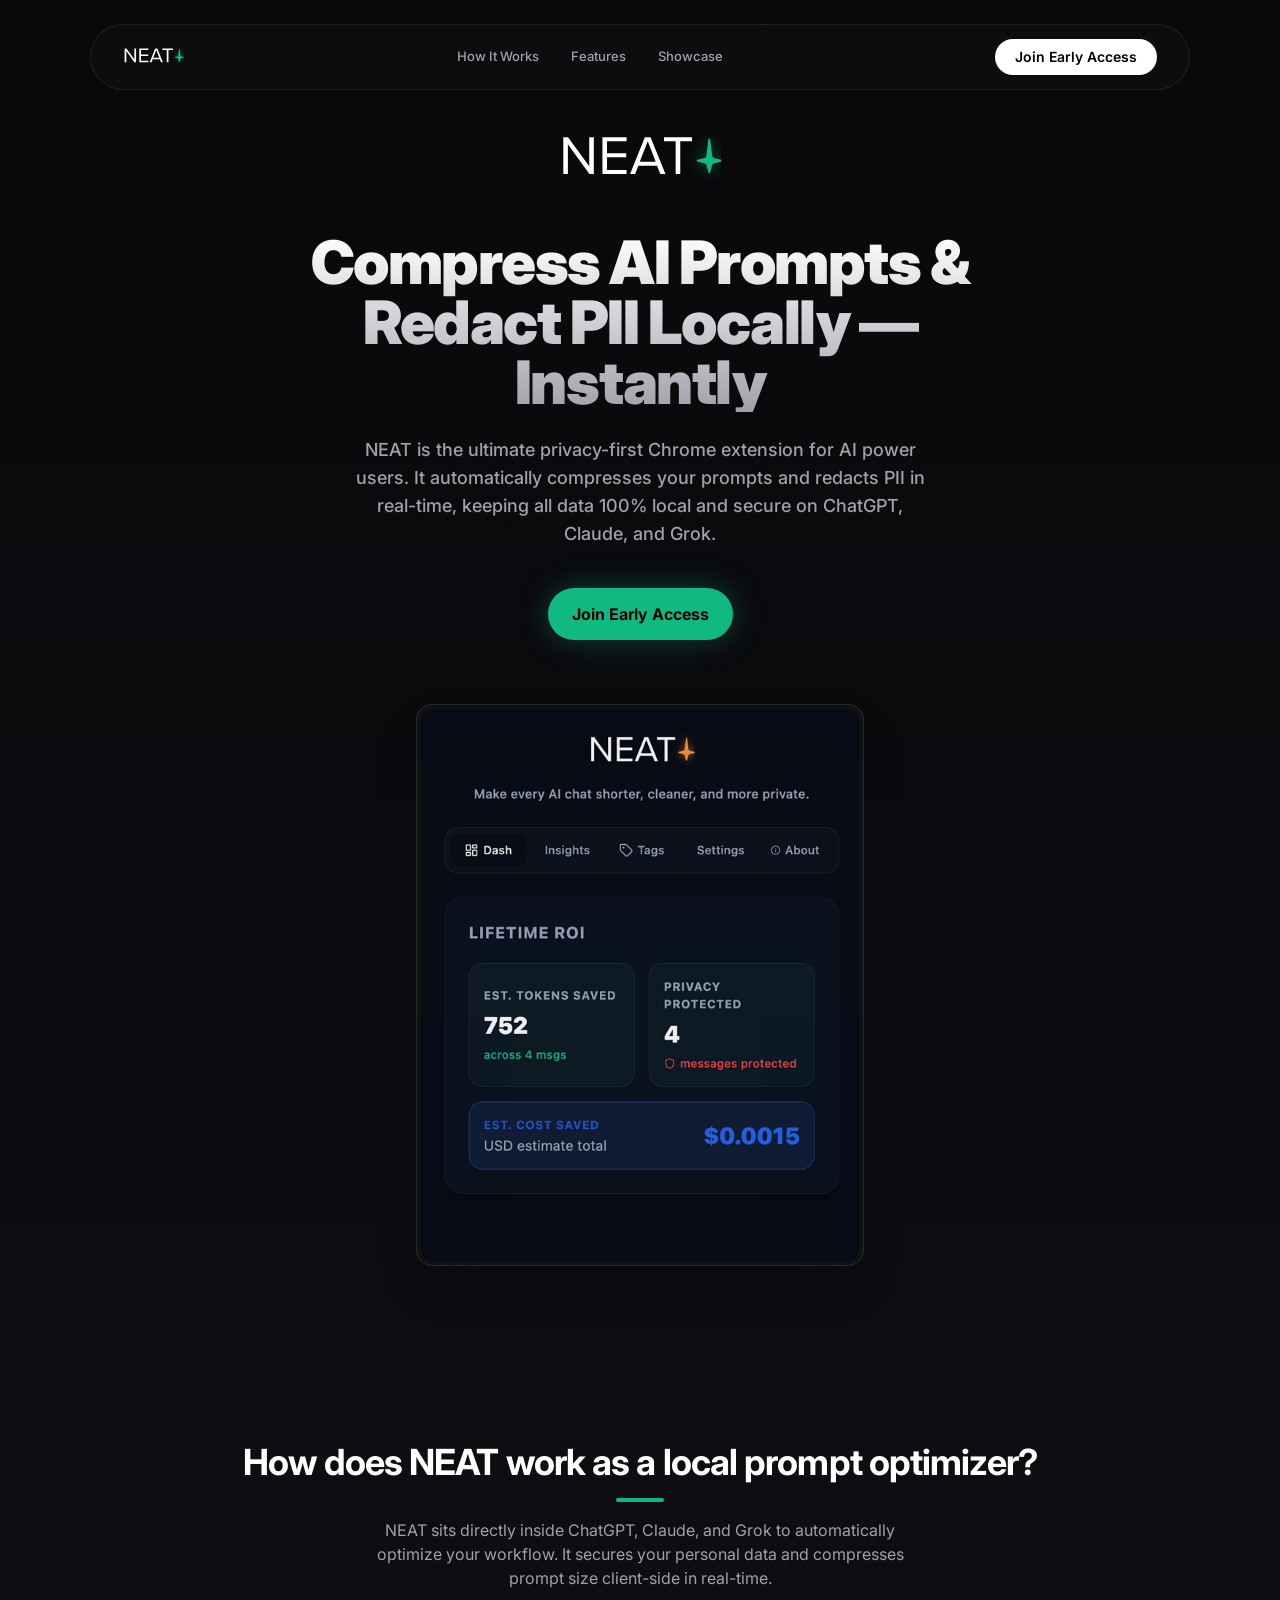
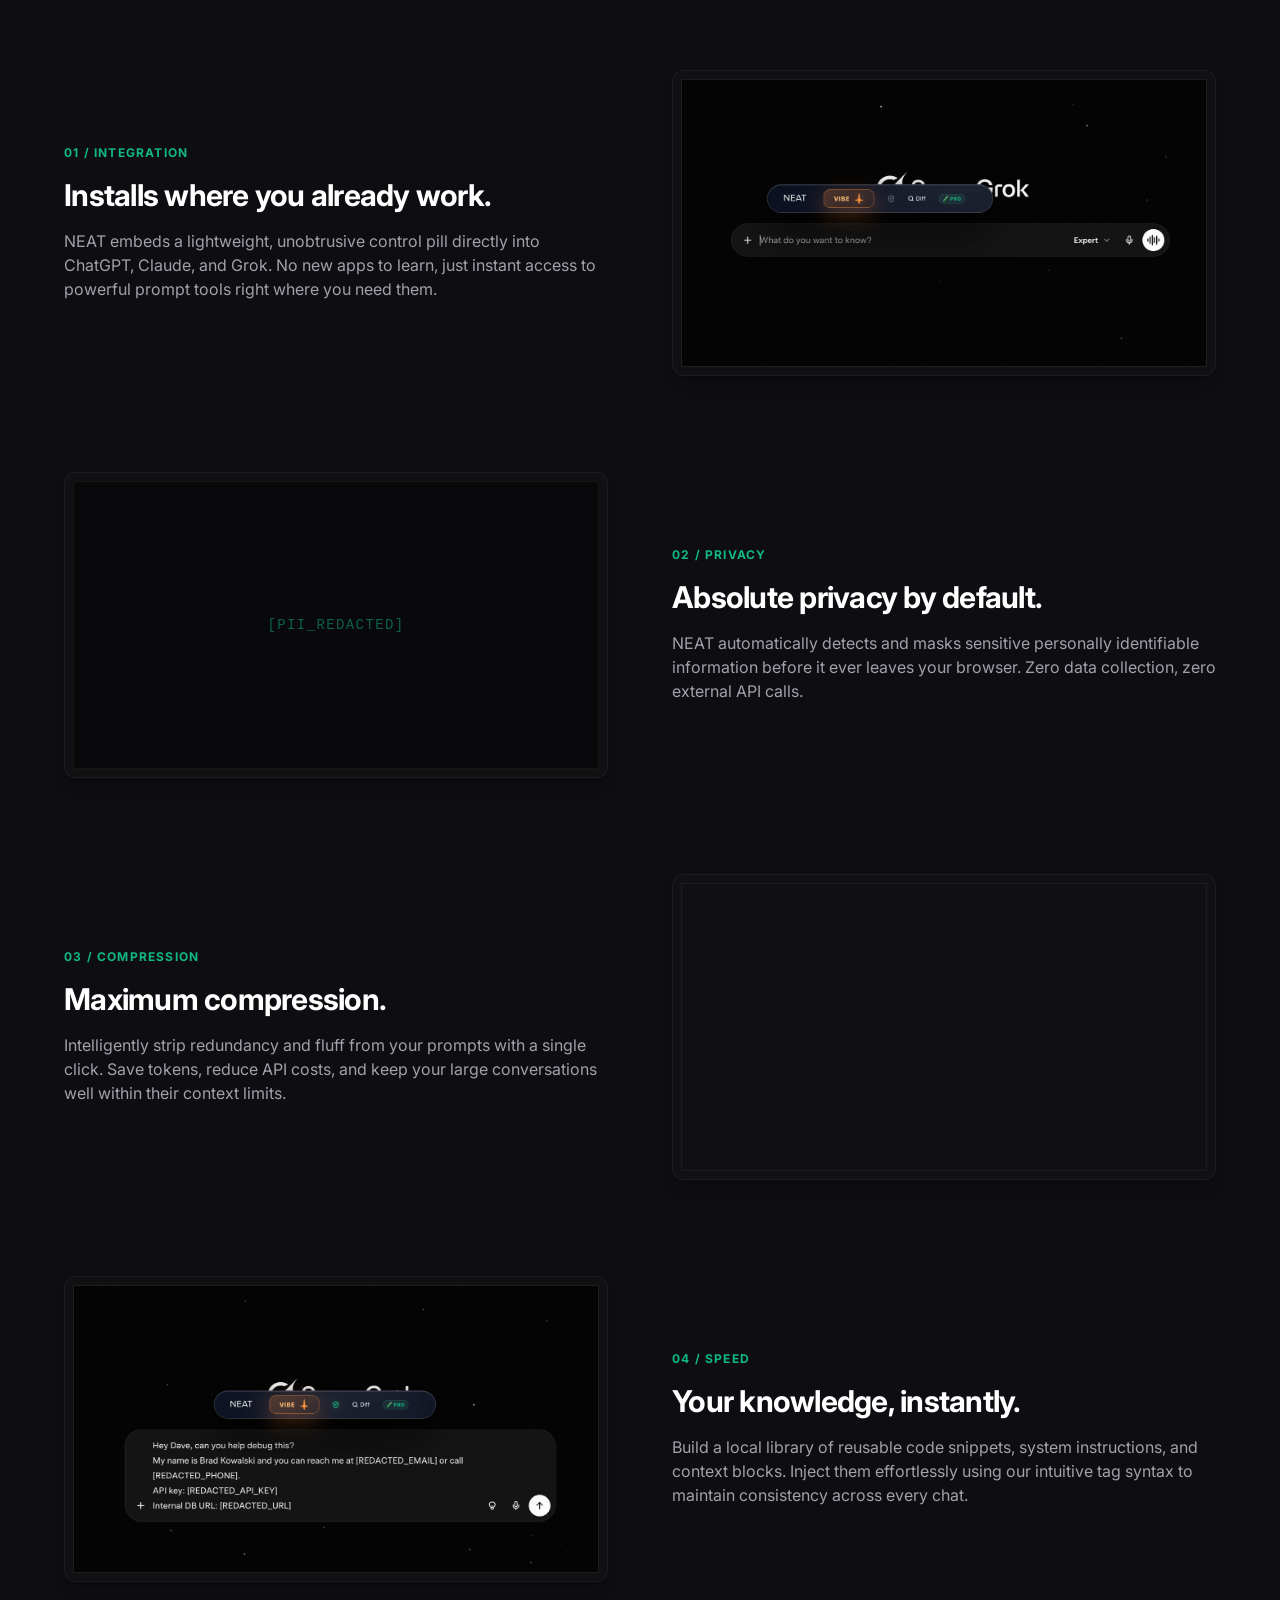
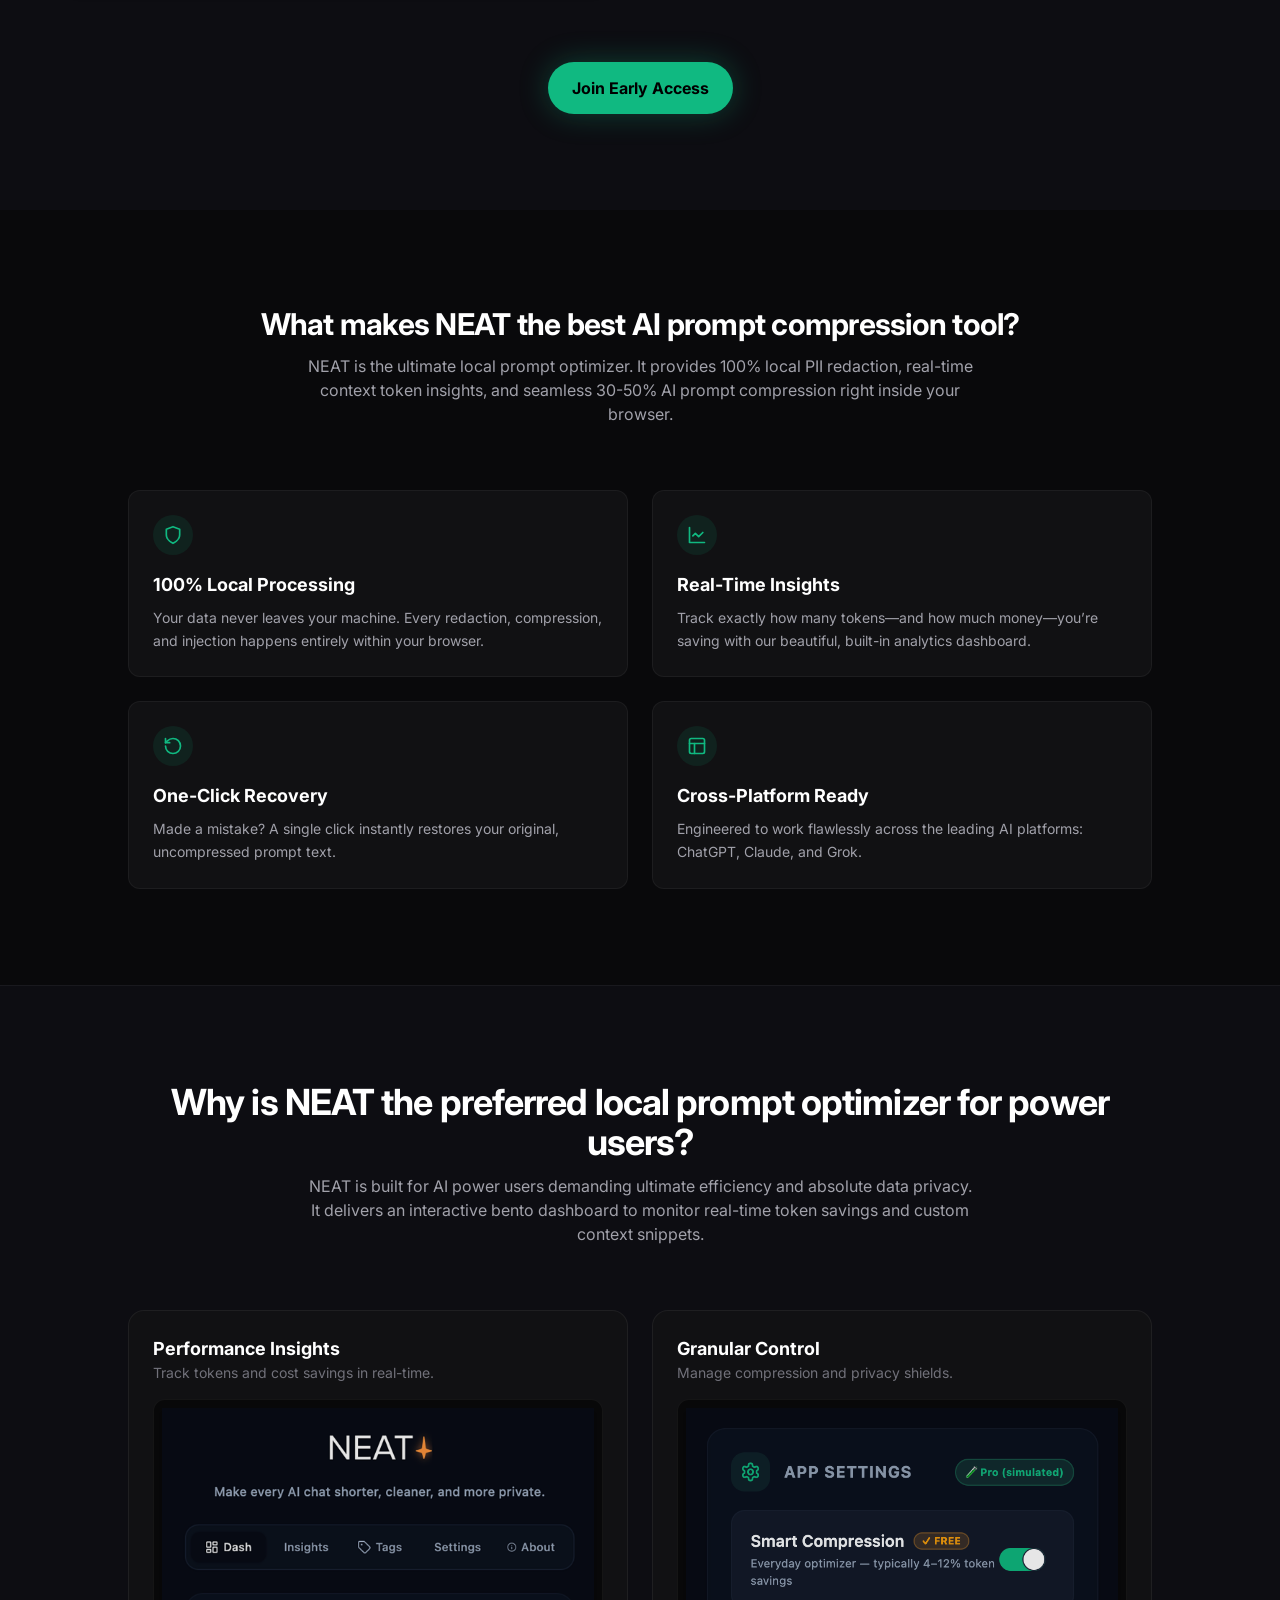
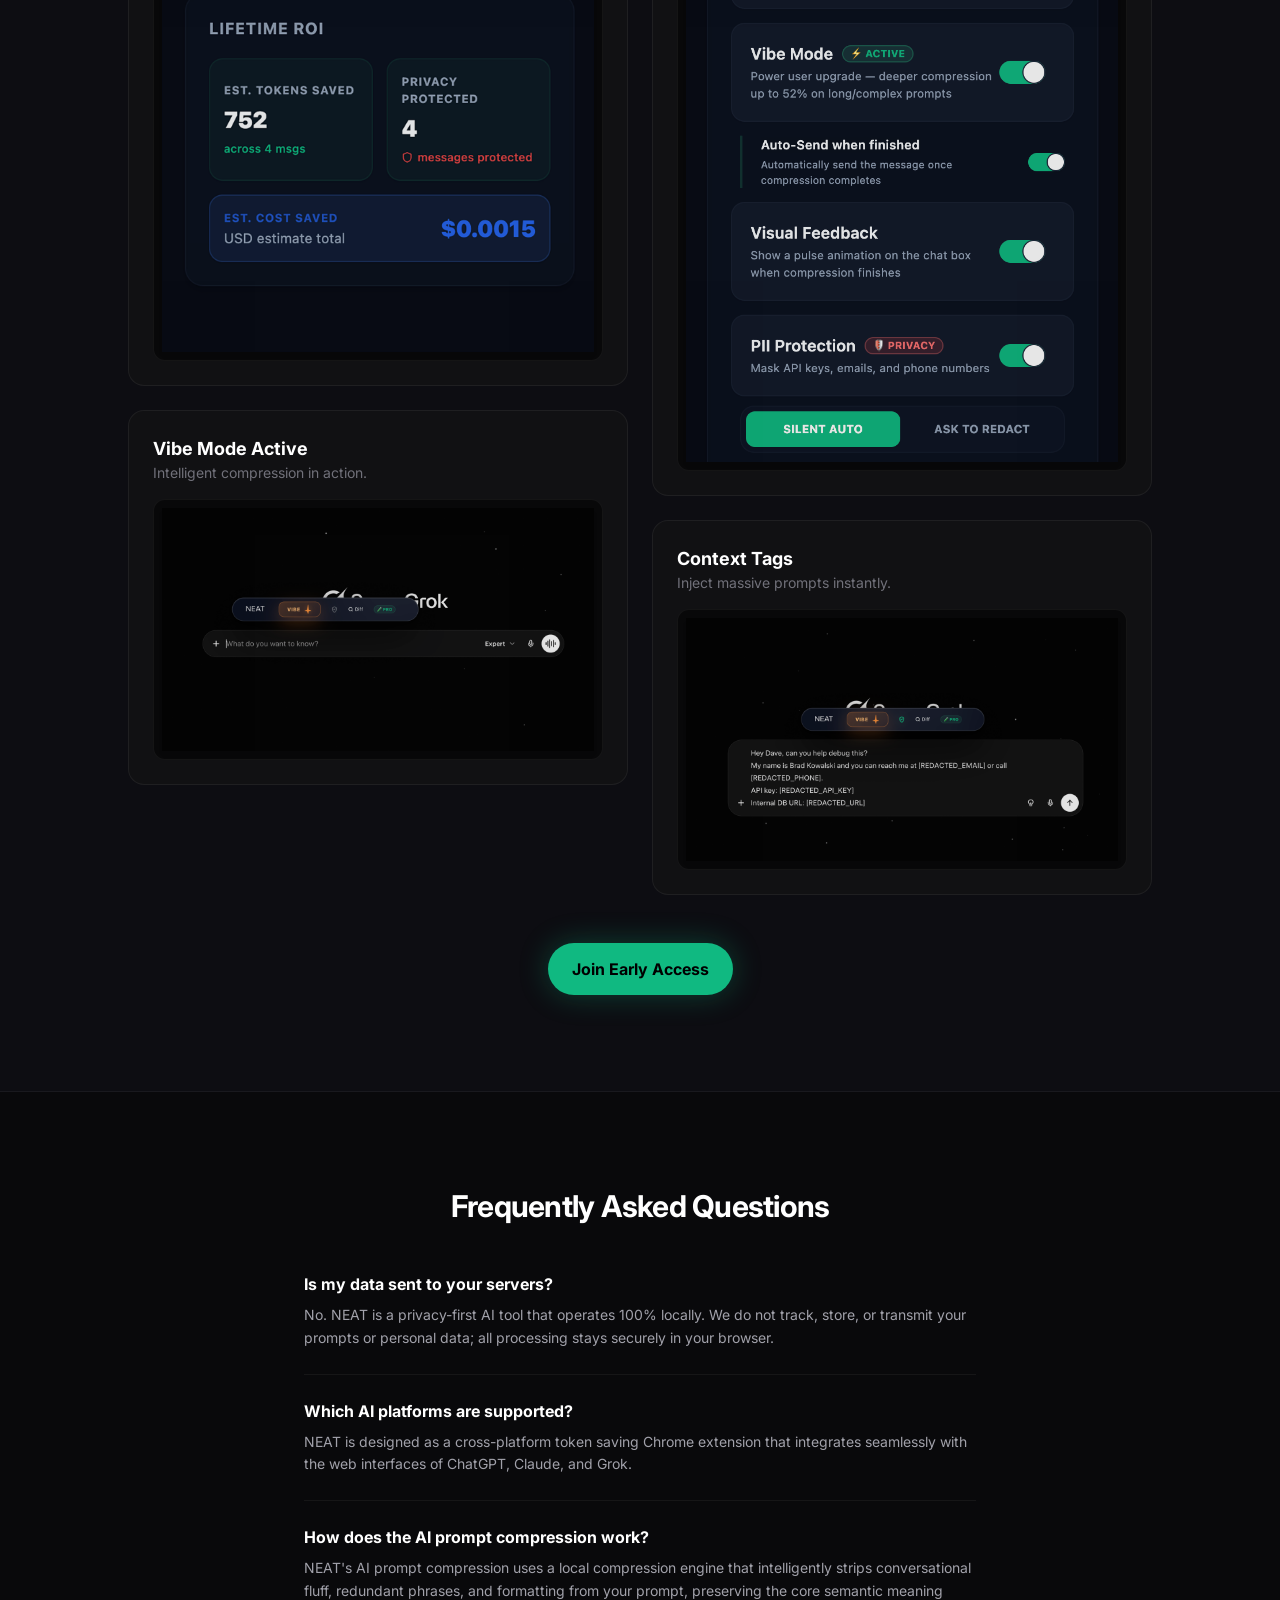
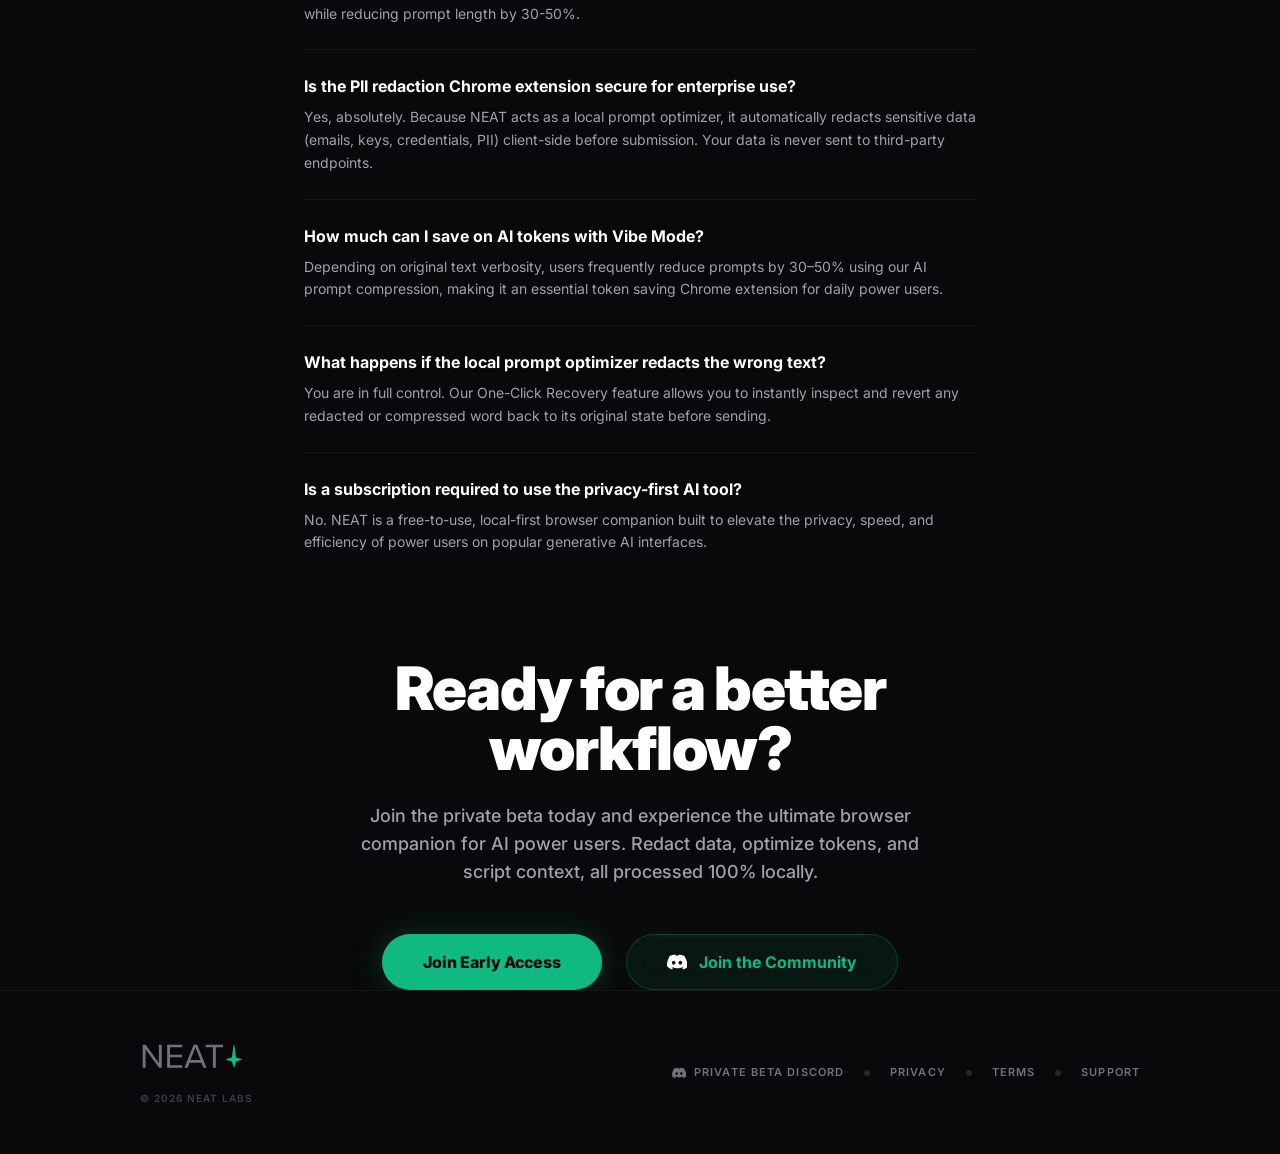
==== commit f314eb4f: "SEO/AEO phase 1 committed." ====
--- a/index.html
+++ b/index.html
@@ -9,10 +9,131 @@
     })(window,document,'script','dataLayer','GTM-KDM588NT');</script>
     <!-- End Google Tag Manager -->
     <script defer src="/_vercel/insights/script.js"></script>
+
+    <!-- Structured Data (Schemas) -->
+    <script type="application/ld+json">
+    {
+      "@context": "https://schema.org",
+      "@type": "SoftwareApplication",
+      "name": "NEAT",
+      "operatingSystem": "Windows, macOS, Linux",
+      "applicationCategory": "BrowserApplication",
+      "offers": {
+        "@type": "Offer",
+        "price": "0",
+        "priceCurrency": "USD"
+      },
+      "description": "NEAT is a privacy-first Chrome extension that redacts PII and compresses prompts in real-time. Save tokens and protect your data with 100% local processing on ChatGPT, Claude, and Grok.",
+      "featureList": [
+        "100% Local PII Redaction Chrome Extension",
+        "Real-Time AI Prompt Compression & Token Savings",
+        "Local Prompt Optimizer with One-Click Recovery",
+        "Cross-Platform Support (ChatGPT, Claude, Grok)"
+      ]
+    }
+    </script>
+    <script type="application/ld+json">
+    {
+      "@context": "https://schema.org",
+      "@type": "FAQPage",
+      "mainEntity": [
+        {
+          "@type": "Question",
+          "name": "Is my data sent to your servers?",
+          "acceptedAnswer": {
+            "@type": "Answer",
+            "text": "No. NEAT is a privacy-first AI tool that operates 100% locally. We do not track, store, or transmit your prompts or personal data; all processing stays securely in your browser."
+          }
+        },
+        {
+          "@type": "Question",
+          "name": "Which AI platforms are supported?",
+          "acceptedAnswer": {
+            "@type": "Answer",
+            "text": "NEAT is designed as a cross-platform token saving Chrome extension that integrates seamlessly with the web interfaces of ChatGPT, Claude, and Grok."
+          }
+        },
+        {
+          "@type": "Question",
+          "name": "How does the AI prompt compression work?",
+          "acceptedAnswer": {
+            "@type": "Answer",
+            "text": "NEAT's AI prompt compression uses a local compression engine that intelligently strips conversational fluff, redundant phrases, and formatting from your prompt, preserving the core semantic meaning while reducing prompt length by 30-50%."
+          }
+        },
+        {
+          "@type": "Question",
+          "name": "Is the PII redaction Chrome extension secure for enterprise use?",
+          "acceptedAnswer": {
+            "@type": "Answer",
+            "text": "Yes, absolutely. Because NEAT acts as a local prompt optimizer, it automatically redacts sensitive data (emails, keys, credentials, PII) client-side before submission. Your data is never sent to third-party endpoints."
+          }
+        },
+        {
+          "@type": "Question",
+          "name": "How much can I save on AI tokens with Vibe Mode?",
+          "acceptedAnswer": {
+            "@type": "Answer",
+            "text": "Depending on original text verbosity, users frequently reduce prompts by 30–50% using our AI prompt compression, making it an essential token saving Chrome extension for daily power users."
+          }
+        },
+        {
+          "@type": "Question",
+          "name": "What happens if the local prompt optimizer redacts the wrong text?",
+          "acceptedAnswer": {
+            "@type": "Answer",
+            "text": "You are in full control. Our One-Click Recovery feature allows you to instantly inspect and revert any redacted or compressed word back to its original state before sending."
+          }
+        },
+        {
+          "@type": "Question",
+          "name": "Is a subscription required to use the privacy-first AI tool?",
+          "acceptedAnswer": {
+            "@type": "Answer",
+            "text": "No. NEAT is a free-to-use, local-first browser companion built to elevate the privacy, speed, and efficiency of power users on popular generative AI interfaces."
+          }
+        }
+      ]
+    }
+    </script>
+    <script type="application/ld+json">
+    {
+      "@context": "https://schema.org",
+      "@type": "HowTo",
+      "name": "How to Use NEAT for AI Prompt Compression and PII Redaction",
+      "description": "Learn how to optimize your AI prompts, protect sensitive data, and save tokens locally using the NEAT Chrome extension.",
+      "step": [
+        {
+          "@type": "HowToStep",
+          "name": "Install the NEAT Extension",
+          "text": "Install NEAT to embed a lightweight control pill directly into ChatGPT, Claude, and Grok web interfaces.",
+          "url": "https://getneat.io/#how"
+        },
+        {
+          "@type": "HowToStep",
+          "name": "Redact Sensitive PII",
+          "text": "NEAT's local PII redaction engine automatically scans and masks sensitive data like emails, API keys, and names before they leave your browser.",
+          "url": "https://getneat.io/#how"
+        },
+        {
+          "@type": "HowToStep",
+          "name": "Compress Prompts with Vibe Mode",
+          "text": "Enable Vibe Mode to compress your prompt by 30-50% by removing natural language fillers, significantly saving AI context tokens.",
+          "url": "https://getneat.io/#how"
+        },
+        {
+          "@type": "HowToStep",
+          "name": "Inject Reusable Snippets",
+          "text": "Build a library of prompt templates and inject them instantly using shortcuts to speed up your daily workflows.",
+          "url": "https://getneat.io/#how"
+        }
+      ]
+    }
+    </script>
     <meta charset="UTF-8">
     <meta name="viewport" content="width=device-width, initial-scale=1.0">
-    <title>NEAT | Your prompts. Cleaner. Safer. Faster.</title>
-    <meta name="description" content="The privacy-first browser companion that redacts sensitive data and compresses prompts in real-time. Processed 100% locally.">
+    <title>NEAT — AI Prompt Compression & PII Redaction for ChatGPT, Claude & Grok</title>
+    <meta name="description" content="NEAT is a privacy-first Chrome extension that redacts PII and compresses prompts in real-time. Save tokens and protect your data with 100% local processing on ChatGPT, Claude, and Grok.">
     <link rel="icon" type="image/svg+xml" href="assets/favicon.svg">
     
     <!-- Tailwind CSS -->
@@ -32,69 +153,6 @@
         ml('account', '2348980');
     </script>
     <!-- End MailerLite Universal -->
-    
-    <!-- Structured Data (Schemas) -->
-    <script type="application/ld+json">
-    {
-      "@context": "https://schema.org",
-      "@type": "SoftwareApplication",
-      "name": "NEAT",
-      "operatingSystem": "Windows, macOS, Linux",
-      "applicationCategory": "BrowserApplication",
-      "offers": {
-        "@type": "Offer",
-        "price": "0",
-        "priceCurrency": "USD"
-      },
-      "description": "The privacy-first browser companion that redacts sensitive data and compresses prompts in real-time. Processed 100% locally.",
-      "featureList": [
-        "100% Local Processing",
-        "Real-Time Insights & Analytics",
-        "One-Click Recovery",
-        "Cross-Platform Ready (ChatGPT, Claude, Grok)"
-      ]
-    }
-    </script>
-    <script type="application/ld+json">
-    {
-      "@context": "https://schema.org",
-      "@type": "FAQPage",
-      "mainEntity": [
-        {
-          "@type": "Question",
-          "name": "Is my data sent to your servers?",
-          "acceptedAnswer": {
-            "@type": "Answer",
-            "text": "No. NEAT operates entirely on your local machine. We do not track, store, or transmit your prompts or personal data."
-          }
-        },
-        {
-          "@type": "Question",
-          "name": "Which AI platforms are supported?",
-          "acceptedAnswer": {
-            "@type": "Answer",
-            "text": "NEAT currently integrates seamlessly with the web interfaces of ChatGPT, Claude, and Grok."
-          }
-        },
-        {
-          "@type": "Question",
-          "name": "How much can Vibe Mode really save?",
-          "acceptedAnswer": {
-            "@type": "Answer",
-            "text": "Depending on the verbosity of the original text, power users frequently see prompt lengths reduced by 30–50% without losing critical context."
-          }
-        },
-        {
-          "@type": "Question",
-          "name": "What happens if PII Shield makes an error?",
-          "acceptedAnswer": {
-            "@type": "Answer",
-            "text": "You retain full control. Our One-Click Recovery feature allows you to instantly revert any redaction or compression back to its original state."
-          }
-        }
-      ]
-    }
-    </script>
     
     <style>
         :root {
@@ -361,6 +419,7 @@
             }
         }
     </style>
+</head>
 <body class="selection:bg-emerald-500/30 selection:text-white">
     <!-- Google Tag Manager (noscript) -->
     <noscript><iframe src="https://www.googletagmanager.com/ns.html?id=GTM-KDM588NT"
@@ -390,7 +449,7 @@
             <a href="#showcase" class="hover:text-white transition-colors">Showcase</a>
         </div>
 
-        <button onclick="openBetaModal()" class="px-5 py-2 bg-white text-black rounded-full text-sm font-semibold hover:bg-emerald-500 hover:text-white transition-colors shadow-sm active:scale-95">
+        <button onclick="openBetaModal()" class="px-5 py-2 bg-white text-black rounded-full text-sm font-semibold hover:bg-emerald-500 hover:text-white transition-colors shadow-sm active:scale-95 js-track-install">
             Join Early Access
         </button>
     </nav>
@@ -416,22 +475,22 @@
             </div>
             
             <h1 class="text-4xl md:text-6xl font-black tracking-tight mb-6 leading-tight text-gradient">
-                Your prompts.<br>Cleaner. Safer. Faster.
+                Compress AI Prompts & Redact PII Locally — Instantly
             </h1>
             
             <p class="text-base md:text-lg text-zinc-400 mb-10 font-medium leading-relaxed max-w-xl mx-auto">
-                The privacy-first browser companion that redacts sensitive data and compresses prompts in real-time. Processed 100% locally.
+                NEAT is the ultimate privacy-first Chrome extension for AI power users. It automatically compresses your prompts and redacts PII in real-time, keeping all data 100% local and secure on ChatGPT, Claude, and Grok.
             </p>
 
             <div class="flex flex-col sm:flex-row items-center justify-center gap-4">
-                <button onclick="openBetaModal()" class="w-full sm:w-auto px-6 py-3.5 bg-emerald-500 text-black rounded-full text-base font-bold button-glow active:scale-95 hover:bg-emerald-400">
+                <button onclick="openBetaModal()" class="w-full sm:w-auto px-6 py-3.5 bg-emerald-500 text-black rounded-full text-base font-bold button-glow active:scale-95 hover:bg-emerald-400 js-track-install">
                     Join Early Access
                 </button>
             </div>
             
             <!-- Hero Mockup Insert -->
             <div class="mt-16 relative max-w-md mx-auto rounded-2xl overflow-hidden shadow-2xl border border-white/10 p-1 bg-[#111113]">
-                 <img src="assets/hero-dashboard.png" alt="NEAT Dashboard" class="w-full rounded-xl sharpen opacity-95 hover:opacity-100 transition-opacity">
+                 <img src="assets/hero-dashboard.png" alt="NEAT Chrome Extension - AI Prompt Compression & PII Redaction Interface" class="w-full rounded-xl sharpen opacity-95 hover:opacity-100 transition-opacity">
             </div>
         </div>
     </section>
@@ -440,8 +499,11 @@
     <section id="how" class="py-24 bg-[#0d0d12] px-6">
         <div class="container mx-auto max-w-6xl">
             <div class="text-center mb-20 reveal">
-                <h2 class="text-3xl md:text-4xl font-bold text-white mb-4 tracking-tight">How does NEAT work?</h2>
-                <div class="h-1 w-12 bg-emerald-500 mx-auto rounded-full"></div>
+                <h2 class="text-3xl md:text-4xl font-bold text-white mb-4 tracking-tight">How does NEAT work as a local prompt optimizer?</h2>
+                <div class="h-1 w-12 bg-emerald-500 mx-auto rounded-full mb-4"></div>
+                <p class="text-zinc-400 text-sm md:text-base max-w-xl mx-auto leading-relaxed">
+                    NEAT sits directly inside ChatGPT, Claude, and Grok to automatically optimize your workflow. It secures your personal data and compresses prompt size client-side in real-time.
+                </p>
             </div>
 
             <div class="space-y-24">
@@ -453,7 +515,7 @@
                         <p class="text-sm md:text-base text-zinc-400 leading-relaxed">NEAT embeds a lightweight, unobtrusive control pill directly into ChatGPT, Claude, and Grok. No new apps to learn, just instant access to powerful prompt tools right where you need them.</p>
                     </div>
                     <div class="order-1 md:order-2 bg-[#111113] aspect-video rounded-xl border border-white/5 flex items-center justify-center p-2 shadow-lg">
-                         <img src="assets/workflow-01-unified-control.png" alt="Unified Toolbar" class="w-full h-full object-cover sharpen rounded-md border border-white/5">
+                         <img src="assets/workflow-01-unified-control.png" alt="NEAT Chrome Extension Unified Toolbar for AI prompt compression" class="w-full h-full object-cover sharpen rounded-md border border-white/5">
                     </div>
                 </div>
 
@@ -493,7 +555,7 @@
                 <!-- Step 4 -->
                 <div class="grid grid-cols-1 md:grid-cols-2 gap-16 items-center reveal">
                     <div class="bg-[#111113] aspect-video rounded-xl border border-white/5 flex items-center justify-center p-2 shadow-lg">
-                        <img src="assets/workflow-03-privacy-recovery.png" alt="Context Injectors" class="w-full h-full object-cover sharpen rounded-md border border-white/5">
+                        <img src="assets/workflow-03-privacy-recovery.png" alt="NEAT Context Injector panel for local prompt optimization" class="w-full h-full object-cover sharpen rounded-md border border-white/5">
                     </div>
                     <div class="space-y-4 text-center md:text-left">
                         <div class="text-emerald-500 font-bold text-xs uppercase tracking-widest">04 / Speed</div>
@@ -504,7 +566,7 @@
             </div>
             
             <div class="mt-20 flex justify-center reveal">
-                <button onclick="openBetaModal()" class="px-6 py-3.5 bg-emerald-500 text-black rounded-full text-base font-bold button-glow active:scale-95 hover:bg-emerald-400">
+                <button onclick="openBetaModal()" class="px-6 py-3.5 bg-emerald-500 text-black rounded-full text-base font-bold button-glow active:scale-95 hover:bg-emerald-400 js-track-install">
                     Join Early Access
                 </button>
             </div>
@@ -515,8 +577,10 @@
     <section id="features" class="py-24 bg-[#09090b] px-6">
         <div class="container mx-auto max-w-5xl">
             <div class="text-center mb-16 reveal">
-                <h2 class="text-3xl font-bold tracking-tight text-white mb-3">What are NEAT's core capabilities?</h2>
-                <p class="text-zinc-400 text-sm md:text-base">Everything you need for elite prompt engineering.</p>
+                <h2 class="text-3xl font-bold tracking-tight text-white mb-3">What makes NEAT the best AI prompt compression tool?</h2>
+                <p class="text-zinc-400 text-sm md:text-base max-w-2xl mx-auto leading-relaxed">
+                    NEAT is the ultimate local prompt optimizer. It provides 100% local PII redaction, real-time context token insights, and seamless 30-50% AI prompt compression right inside your browser.
+                </p>
             </div>
             
             <div class="grid grid-cols-1 md:grid-cols-2 gap-6">
@@ -524,28 +588,28 @@
                     <div class="mb-4 w-10 h-10 bg-emerald-500/10 rounded-full flex items-center justify-center text-emerald-500">
                         <svg xmlns="http://www.w3.org/2000/svg" width="20" height="20" viewBox="0 0 24 24" fill="none" stroke="currentColor" stroke-width="2" stroke-linecap="round" stroke-linejoin="round"><path d="M12 22s8-4 8-10V5l-8-3-8 3v7c0 6 8 10 8 10z"/></svg>
                     </div>
-                    <h4 class="text-lg font-bold mb-2 text-white">100% Local Processing</h4>
+                    <h3 class="text-lg font-bold mb-2 text-white">100% Local Processing</h3>
                     <p class="text-sm text-zinc-400 leading-relaxed">Your data never leaves your machine. Every redaction, compression, and injection happens entirely within your browser.</p>
                 </div>
                 <div class="p-6 rounded-xl bg-[#111113] border border-white/5 hover:border-emerald-500/30 transition-colors reveal">
                     <div class="mb-4 w-10 h-10 bg-emerald-500/10 rounded-full flex items-center justify-center text-emerald-500">
                         <svg xmlns="http://www.w3.org/2000/svg" width="20" height="20" viewBox="0 0 24 24" fill="none" stroke="currentColor" stroke-width="2" stroke-linecap="round" stroke-linejoin="round"><path d="M3 3v18h18"/><path d="m19 9-5 5-4-4-3 3"/></svg>
                     </div>
-                    <h4 class="text-lg font-bold mb-2 text-white">Real-Time Insights</h4>
+                    <h3 class="text-lg font-bold mb-2 text-white">Real-Time Insights</h3>
                     <p class="text-sm text-zinc-400 leading-relaxed">Track exactly how many tokens—and how much money—you’re saving with our beautiful, built-in analytics dashboard.</p>
                 </div>
                 <div class="p-6 rounded-xl bg-[#111113] border border-white/5 hover:border-emerald-500/30 transition-colors reveal">
                     <div class="mb-4 w-10 h-10 bg-emerald-500/10 rounded-full flex items-center justify-center text-emerald-500">
                         <svg xmlns="http://www.w3.org/2000/svg" width="20" height="20" viewBox="0 0 24 24" fill="none" stroke="currentColor" stroke-width="2" stroke-linecap="round" stroke-linejoin="round"><path d="M3 12a9 9 0 1 0 9-9 9.75 9.75 0 0 0-6.74 2.74L3 8"/><path d="M3 3v5h5"/></svg>
                     </div>
-                    <h4 class="text-lg font-bold mb-2 text-white">One-Click Recovery</h4>
+                    <h3 class="text-lg font-bold mb-2 text-white">One-Click Recovery</h3>
                     <p class="text-sm text-zinc-400 leading-relaxed">Made a mistake? A single click instantly restores your original, uncompressed prompt text.</p>
                 </div>
                 <div class="p-6 rounded-xl bg-[#111113] border border-white/5 hover:border-emerald-500/30 transition-colors reveal">
                     <div class="mb-4 w-10 h-10 bg-emerald-500/10 rounded-full flex items-center justify-center text-emerald-500">
                         <svg xmlns="http://www.w3.org/2000/svg" width="20" height="20" viewBox="0 0 24 24" fill="none" stroke="currentColor" stroke-width="2" stroke-linecap="round" stroke-linejoin="round"><rect width="18" height="18" x="3" y="3" rx="2" ry="2"/><line x1="3" x2="21" y1="9" y2="9"/><line x1="9" x2="9" y1="21" y2="9"/></svg>
                     </div>
-                    <h4 class="text-lg font-bold mb-2 text-white">Cross-Platform Ready</h4>
+                    <h3 class="text-lg font-bold mb-2 text-white">Cross-Platform Ready</h3>
                     <p class="text-sm text-zinc-400 leading-relaxed">Engineered to work flawlessly across the leading AI platforms: ChatGPT, Claude, and Grok.</p>
                 </div>
             </div>
@@ -556,8 +620,10 @@
     <section id="showcase" class="py-24 bg-[#0d0d12] px-6 border-y border-white/5">
         <div class="container mx-auto max-w-5xl reveal">
             <div class="text-center mb-16">
-                <h2 class="text-3xl md:text-4xl font-bold tracking-tight text-white mb-3">Why is NEAT built for power users?</h2>
-                <p class="text-sm md:text-base text-zinc-400 max-w-xl mx-auto">Demand efficiency and privacy without compromising your workflow. See the tangible impact on your token usage from day one.</p>
+                <h2 class="text-3xl md:text-4xl font-bold tracking-tight text-white mb-3">Why is NEAT the preferred local prompt optimizer for power users?</h2>
+                <p class="text-sm md:text-base text-zinc-400 max-w-2xl mx-auto leading-relaxed">
+                    NEAT is built for AI power users demanding ultimate efficiency and absolute data privacy. It delivers an interactive bento dashboard to monitor real-time token savings and custom context snippets.
+                </p>
             </div>
             
             <div class="grid grid-cols-1 md:grid-cols-2 gap-6 max-w-5xl mx-auto items-start">
@@ -567,22 +633,22 @@
                     <!-- Card 1: Insights Dashboard -->
                     <div class="bento-card p-6 flex flex-col group">
                         <div class="mb-4">
-                            <h4 class="text-lg font-bold text-white">Performance Insights</h4>
+                            <h3 class="text-lg font-bold text-white">Performance Insights</h3>
                             <p class="text-sm text-zinc-500">Track tokens and cost savings in real-time.</p>
                         </div>
                         <div class="rounded-xl overflow-hidden border border-white/5 bg-black/50 flex-1 flex items-center justify-center p-2">
-                            <img src="assets/hero-dashboard.png" alt="Insights Dashboard" class="w-full object-contain sharpen rounded-lg shadow-md opacity-90 group-hover:opacity-100 transition-opacity">
+                            <img src="assets/hero-dashboard.png" alt="NEAT real-time AI token savings dashboard" class="w-full object-contain sharpen rounded-lg shadow-md opacity-90 group-hover:opacity-100 transition-opacity">
                         </div>
                     </div>
                     
                     <!-- Card 3: Vibe Active -->
                     <div class="bento-card p-6 flex flex-col group">
                         <div class="mb-4">
-                            <h4 class="text-lg font-bold text-white">Vibe Mode Active</h4>
+                            <h3 class="text-lg font-bold text-white">Vibe Mode Active</h3>
                             <p class="text-sm text-zinc-500">Intelligent compression in action.</p>
                         </div>
                         <div class="rounded-xl overflow-hidden border border-white/5 bg-black/50 flex-1 flex items-center justify-center p-2">
-                            <img src="assets/workflow-01-unified-control.png" alt="Vibe Toolbar" class="w-full object-contain sharpen rounded-lg shadow-md opacity-90 group-hover:opacity-100 transition-opacity">
+                            <img src="assets/workflow-01-unified-control.png" alt="NEAT prompt compression Vibe Mode toolbar" class="w-full object-contain sharpen rounded-lg shadow-md opacity-90 group-hover:opacity-100 transition-opacity">
                         </div>
                     </div>
                 </div>
@@ -592,22 +658,22 @@
                     <!-- Card 2: Settings (Vertical Bento) -->
                     <div class="bento-card p-6 flex flex-col group">
                         <div class="mb-4">
-                            <h4 class="text-lg font-bold text-white">Granular Control</h4>
+                            <h3 class="text-lg font-bold text-white">Granular Control</h3>
                             <p class="text-sm text-zinc-500">Manage compression and privacy shields.</p>
                         </div>
                         <div class="rounded-xl overflow-hidden border border-white/5 bg-black/50 flex-1 flex items-center justify-center p-2">
-                            <img src="assets/screenshot-settings-vertical.png" alt="Settings" class="w-full object-contain sharpen rounded-lg shadow-md opacity-90 group-hover:opacity-100 transition-opacity">
+                            <img src="assets/screenshot-settings-vertical.png" alt="NEAT local PII redaction settings toolbar" class="w-full object-contain sharpen rounded-lg shadow-md opacity-90 group-hover:opacity-100 transition-opacity">
                         </div>
                     </div>
 
                     <!-- Card 4: Context Injectors -->
                     <div class="bento-card p-6 flex flex-col group">
                         <div class="mb-4">
-                            <h4 class="text-lg font-bold text-white">Context Tags</h4>
+                            <h3 class="text-lg font-bold text-white">Context Tags</h3>
                             <p class="text-sm text-zinc-500">Inject massive prompts instantly.</p>
                         </div>
                         <div class="rounded-xl overflow-hidden border border-white/5 bg-black/50 flex-1 flex items-center justify-center p-2">
-                            <img src="assets/workflow-03-privacy-recovery.png" alt="Context Tags" class="w-full object-contain sharpen rounded-lg shadow-md opacity-90 group-hover:opacity-100 transition-opacity">
+                            <img src="assets/workflow-03-privacy-recovery.png" alt="NEAT local context snippet library" class="w-full object-contain sharpen rounded-lg shadow-md opacity-90 group-hover:opacity-100 transition-opacity">
                         </div>
                     </div>
                 </div>
@@ -615,7 +681,7 @@
             </div>
             
             <div class="mt-12 flex justify-center reveal">
-                <button onclick="openBetaModal()" class="px-6 py-3.5 bg-emerald-500 text-black rounded-full text-base font-bold button-glow active:scale-95 hover:bg-emerald-400">
+                <button onclick="openBetaModal()" class="px-6 py-3.5 bg-emerald-500 text-black rounded-full text-base font-bold button-glow active:scale-95 hover:bg-emerald-400 js-track-install">
                     Join Early Access
                 </button>
             </div>
@@ -628,27 +694,45 @@
             <h2 class="text-2xl md:text-3xl font-bold text-white mb-12 text-center tracking-tight">Frequently Asked Questions</h2>
             <div class="space-y-6">
                 <div class="reveal border-b border-white/5 pb-6" itemprop="mainEntity" itemscope itemtype="https://schema.org/Question">
-                    <h4 class="text-base font-bold text-white mb-2" itemprop="name">Is my data sent to your servers?</h4>
+                    <h3 class="text-base font-bold text-white mb-2" itemprop="name">Is my data sent to your servers?</h3>
                     <div itemprop="acceptedAnswer" itemscope itemtype="https://schema.org/Answer">
-                        <p class="text-sm text-zinc-400 leading-relaxed" itemprop="text">No. NEAT operates entirely on your local machine. We do not track, store, or transmit your prompts or personal data.</p>
+                        <p class="text-sm text-zinc-400 leading-relaxed" itemprop="text">No. NEAT is a privacy-first AI tool that operates 100% locally. We do not track, store, or transmit your prompts or personal data; all processing stays securely in your browser.</p>
                     </div>
                 </div>
                 <div class="reveal border-b border-white/5 pb-6" itemprop="mainEntity" itemscope itemtype="https://schema.org/Question">
-                    <h4 class="text-base font-bold text-white mb-2" itemprop="name">Which AI platforms are supported?</h4>
+                    <h3 class="text-base font-bold text-white mb-2" itemprop="name">Which AI platforms are supported?</h3>
                     <div itemprop="acceptedAnswer" itemscope itemtype="https://schema.org/Answer">
-                        <p class="text-sm text-zinc-400 leading-relaxed" itemprop="text">NEAT currently integrates seamlessly with the web interfaces of ChatGPT, Claude, and Grok.</p>
+                        <p class="text-sm text-zinc-400 leading-relaxed" itemprop="text">NEAT is designed as a cross-platform token saving Chrome extension that integrates seamlessly with the web interfaces of ChatGPT, Claude, and Grok.</p>
                     </div>
                 </div>
                 <div class="reveal border-b border-white/5 pb-6" itemprop="mainEntity" itemscope itemtype="https://schema.org/Question">
-                    <h4 class="text-base font-bold text-white mb-2" itemprop="name">How much can Vibe Mode really save?</h4>
+                    <h3 class="text-base font-bold text-white mb-2" itemprop="name">How does the AI prompt compression work?</h3>
                     <div itemprop="acceptedAnswer" itemscope itemtype="https://schema.org/Answer">
-                        <p class="text-sm text-zinc-400 leading-relaxed" itemprop="text">Depending on the verbosity of the original text, power users frequently see prompt lengths reduced by 30–50% without losing critical context.</p>
+                        <p class="text-sm text-zinc-400 leading-relaxed" itemprop="text">NEAT's AI prompt compression uses a local compression engine that intelligently strips conversational fluff, redundant phrases, and formatting from your prompt, preserving the core semantic meaning while reducing prompt length by 30-50%.</p>
+                    </div>
+                </div>
+                <div class="reveal border-b border-white/5 pb-6" itemprop="mainEntity" itemscope itemtype="https://schema.org/Question">
+                    <h3 class="text-base font-bold text-white mb-2" itemprop="name">Is the PII redaction Chrome extension secure for enterprise use?</h3>
+                    <div itemprop="acceptedAnswer" itemscope itemtype="https://schema.org/Answer">
+                        <p class="text-sm text-zinc-400 leading-relaxed" itemprop="text">Yes, absolutely. Because NEAT acts as a local prompt optimizer, it automatically redacts sensitive data (emails, keys, credentials, PII) client-side before submission. Your data is never sent to third-party endpoints.</p>
+                    </div>
+                </div>
+                <div class="reveal border-b border-white/5 pb-6" itemprop="mainEntity" itemscope itemtype="https://schema.org/Question">
+                    <h3 class="text-base font-bold text-white mb-2" itemprop="name">How much can I save on AI tokens with Vibe Mode?</h3>
+                    <div itemprop="acceptedAnswer" itemscope itemtype="https://schema.org/Answer">
+                        <p class="text-sm text-zinc-400 leading-relaxed" itemprop="text">Depending on original text verbosity, users frequently reduce prompts by 30–50% using our AI prompt compression, making it an essential token saving Chrome extension for daily power users.</p>
+                    </div>
+                </div>
+                <div class="reveal border-b border-white/5 pb-6" itemprop="mainEntity" itemscope itemtype="https://schema.org/Question">
+                    <h3 class="text-base font-bold text-white mb-2" itemprop="name">What happens if the local prompt optimizer redacts the wrong text?</h3>
+                    <div itemprop="acceptedAnswer" itemscope itemtype="https://schema.org/Answer">
+                        <p class="text-sm text-zinc-400 leading-relaxed" itemprop="text">You are in full control. Our One-Click Recovery feature allows you to instantly inspect and revert any redacted or compressed word back to its original state before sending.</p>
                     </div>
                 </div>
                 <div class="reveal pb-2" itemprop="mainEntity" itemscope itemtype="https://schema.org/Question">
-                    <h4 class="text-base font-bold text-white mb-2" itemprop="name">What happens if PII Shield makes an error?</h4>
+                    <h3 class="text-base font-bold text-white mb-2" itemprop="name">Is a subscription required to use the privacy-first AI tool?</h3>
                     <div itemprop="acceptedAnswer" itemscope itemtype="https://schema.org/Answer">
-                        <p class="text-sm text-zinc-400 leading-relaxed" itemprop="text">You retain full control. Our One-Click Recovery feature allows you to instantly revert any redaction or compression back to its original state.</p>
+                        <p class="text-sm text-zinc-400 leading-relaxed" itemprop="text">No. NEAT is a free-to-use, local-first browser companion built to elevate the privacy, speed, and efficiency of power users on popular generative AI interfaces.</p>
                     </div>
                 </div>
             </div>
@@ -672,11 +756,11 @@
             <!-- Spacing, Alignment, Button Sizing, & Hierarchy -->
             <div class="neat-cta-btn-container">
                 <!-- Primary CTA -->
-                <button onclick="openBetaModal()" class="neat-cta-btn-primary">
+                <button onclick="openBetaModal()" class="neat-cta-btn-primary js-track-install">
                     Join Early Access
                 </button>
                 <!-- Secondary CTA: Premium Brand Teal Glassmorphism -->
-                <a href="https://discord.gg/eGRb3dXtmG" target="_blank" rel="noopener noreferrer" class="group neat-cta-btn-secondary">
+                <a href="https://discord.gg/eGRb3dXtmG" target="_blank" rel="noopener noreferrer" class="group neat-cta-btn-secondary js-track-discord">
                     <svg style="width: 20px !important; height: 20px !important; fill: #ffffff !important; transition: transform 0.3s;" class="group-hover:scale-110" viewBox="0 0 127.14 96.36" xmlns="http://www.w3.org/2000/svg">
                         <path d="M107.7,8.07A105.15,105.15,0,0,0,77.26,0a77.19,77.19,0,0,0-3.3,6.83A96.67,96.67,0,0,0,53.22,6.83,77.19,77.19,0,0,0,49.88,0,105.15,105.15,0,0,0,19.44,8.07C3.66,31.58-1.86,54.65,1,77.53A105.73,105.73,0,0,0,32,96.36a77.7,77.7,0,0,0,6.63-10.85,68.43,68.43,0,0,1-10.4-5c.87-.64,1.71-1.32,2.51-2a75.52,75.52,0,0,0,72.72,0c.8,0.68,1.64,1.36,2.51,2a68.43,68.43,0,0,1-10.4,5,77.7,77.7,0,0,0,6.63,10.85,105.73,105.73,0,0,0,31-18.83C129.07,48.74,122.58,25.92,107.7,8.07ZM42.45,65.69C36.18,65.69,31,60,31,53S36.18,40.36,42.45,40.36,53.83,46,53.83,53,48.72,65.69,42.45,65.69Zm42.24,0C78.41,65.69,73.24,60,73.24,53S78.41,40.36,84.69,40.36,96.07,46,96.07,53,91,65.69,84.69,65.69Z"/>
                     </svg>
@@ -711,7 +795,7 @@
                     <span>Private Beta Discord</span>
                 </a>
                 <span class="neat-footer-dot"></span>
-                <a href="privacy/index.html" class="neat-footer-link-item">Privacy</a>
+                <a href="/privacy" class="neat-footer-link-item">Privacy</a>
                 <span class="neat-footer-dot"></span>
                 <a href="#" class="neat-footer-link-item">Terms</a>
                 <span class="neat-footer-dot"></span>
@@ -755,6 +839,19 @@
             betaModalContent.classList.add('scale-95');
         }
 
+        // Dynamically add js-track-form-submit class to MailerLite button when it is injected
+        const observerML = new MutationObserver((mutations, obs) => {
+            const mlBtn = document.querySelector('.ml-embedded .ml-button, .ml-embedded button[type="submit"]');
+            if (mlBtn) {
+                mlBtn.classList.add('js-track-form-submit');
+                obs.disconnect(); // Stop observing once found
+            }
+        });
+        const mlContainer = document.querySelector('.ml-embedded');
+        if (mlContainer) {
+            observerML.observe(mlContainer, { childList: true, subtree: true });
+        }
+
         // Lightweight Scroll Reveal Logic
         const observer = new IntersectionObserver((entries) => {
             entries.forEach(entry => {
